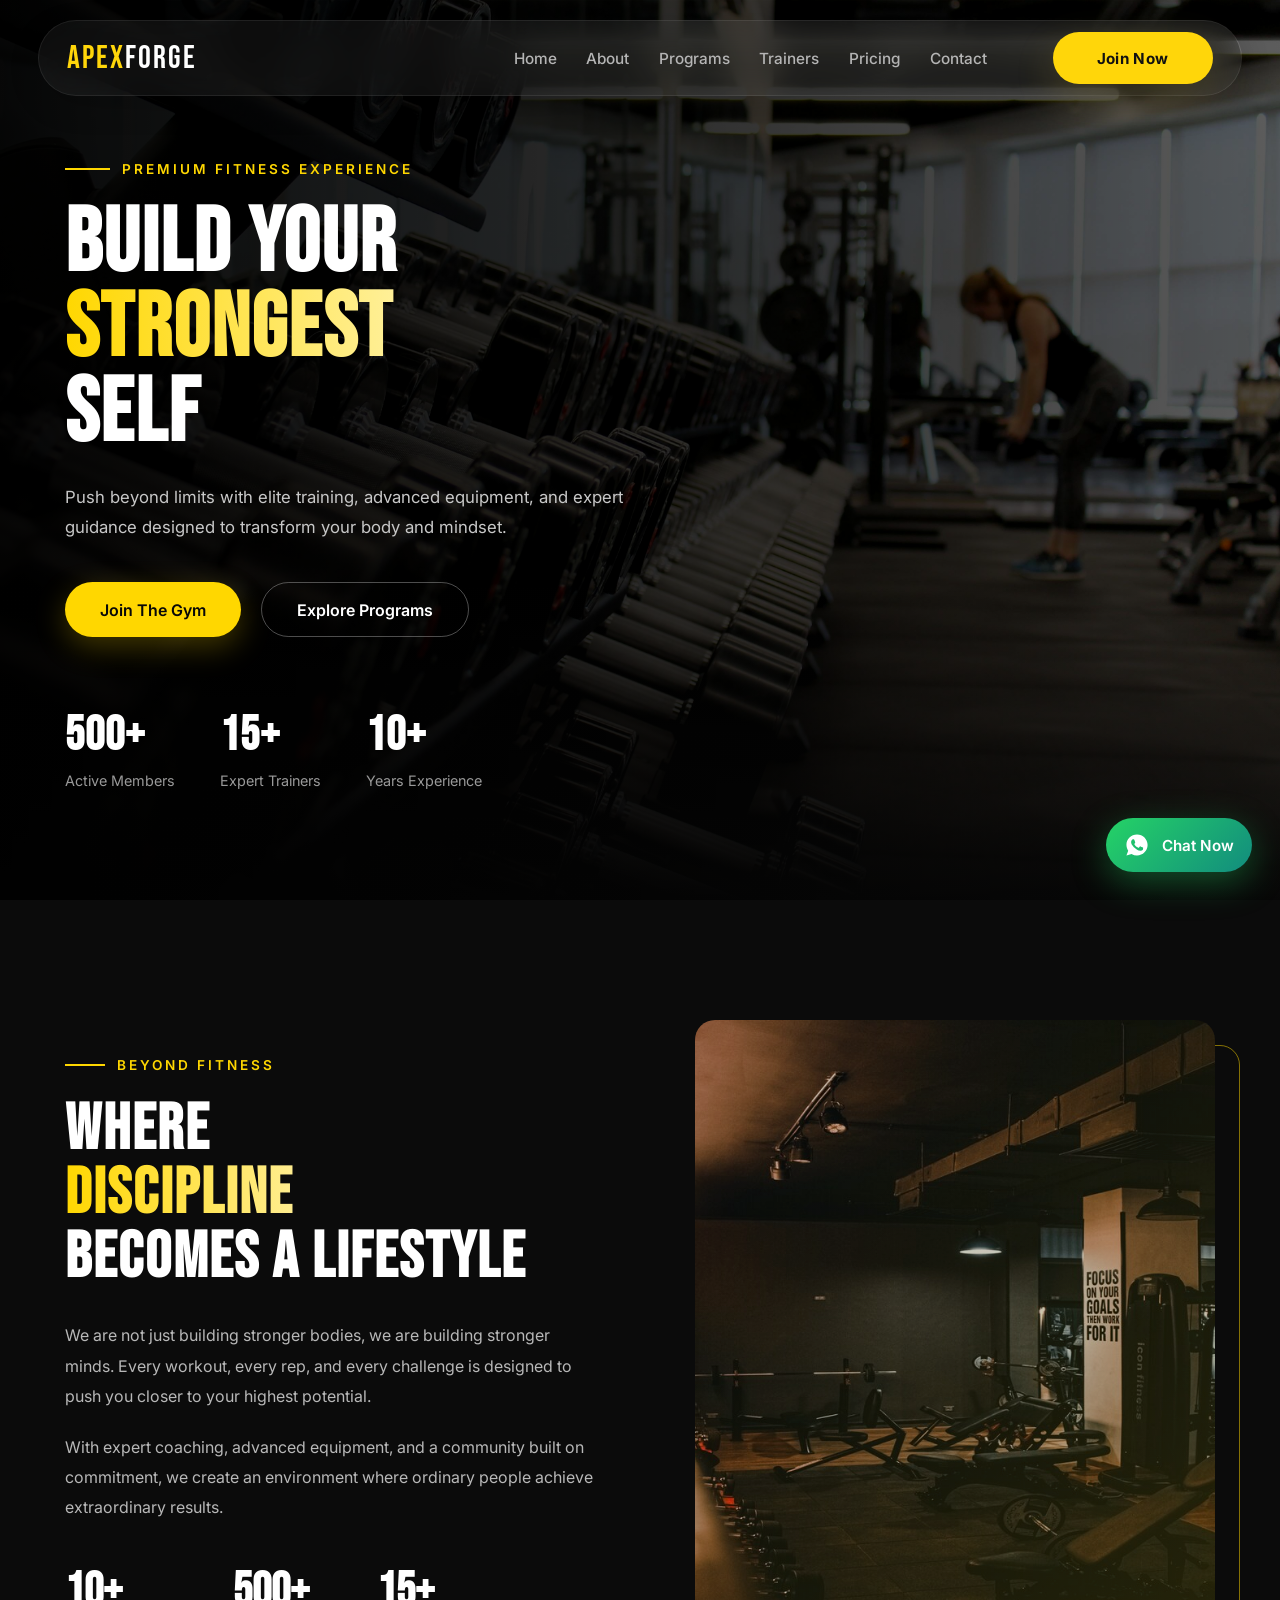
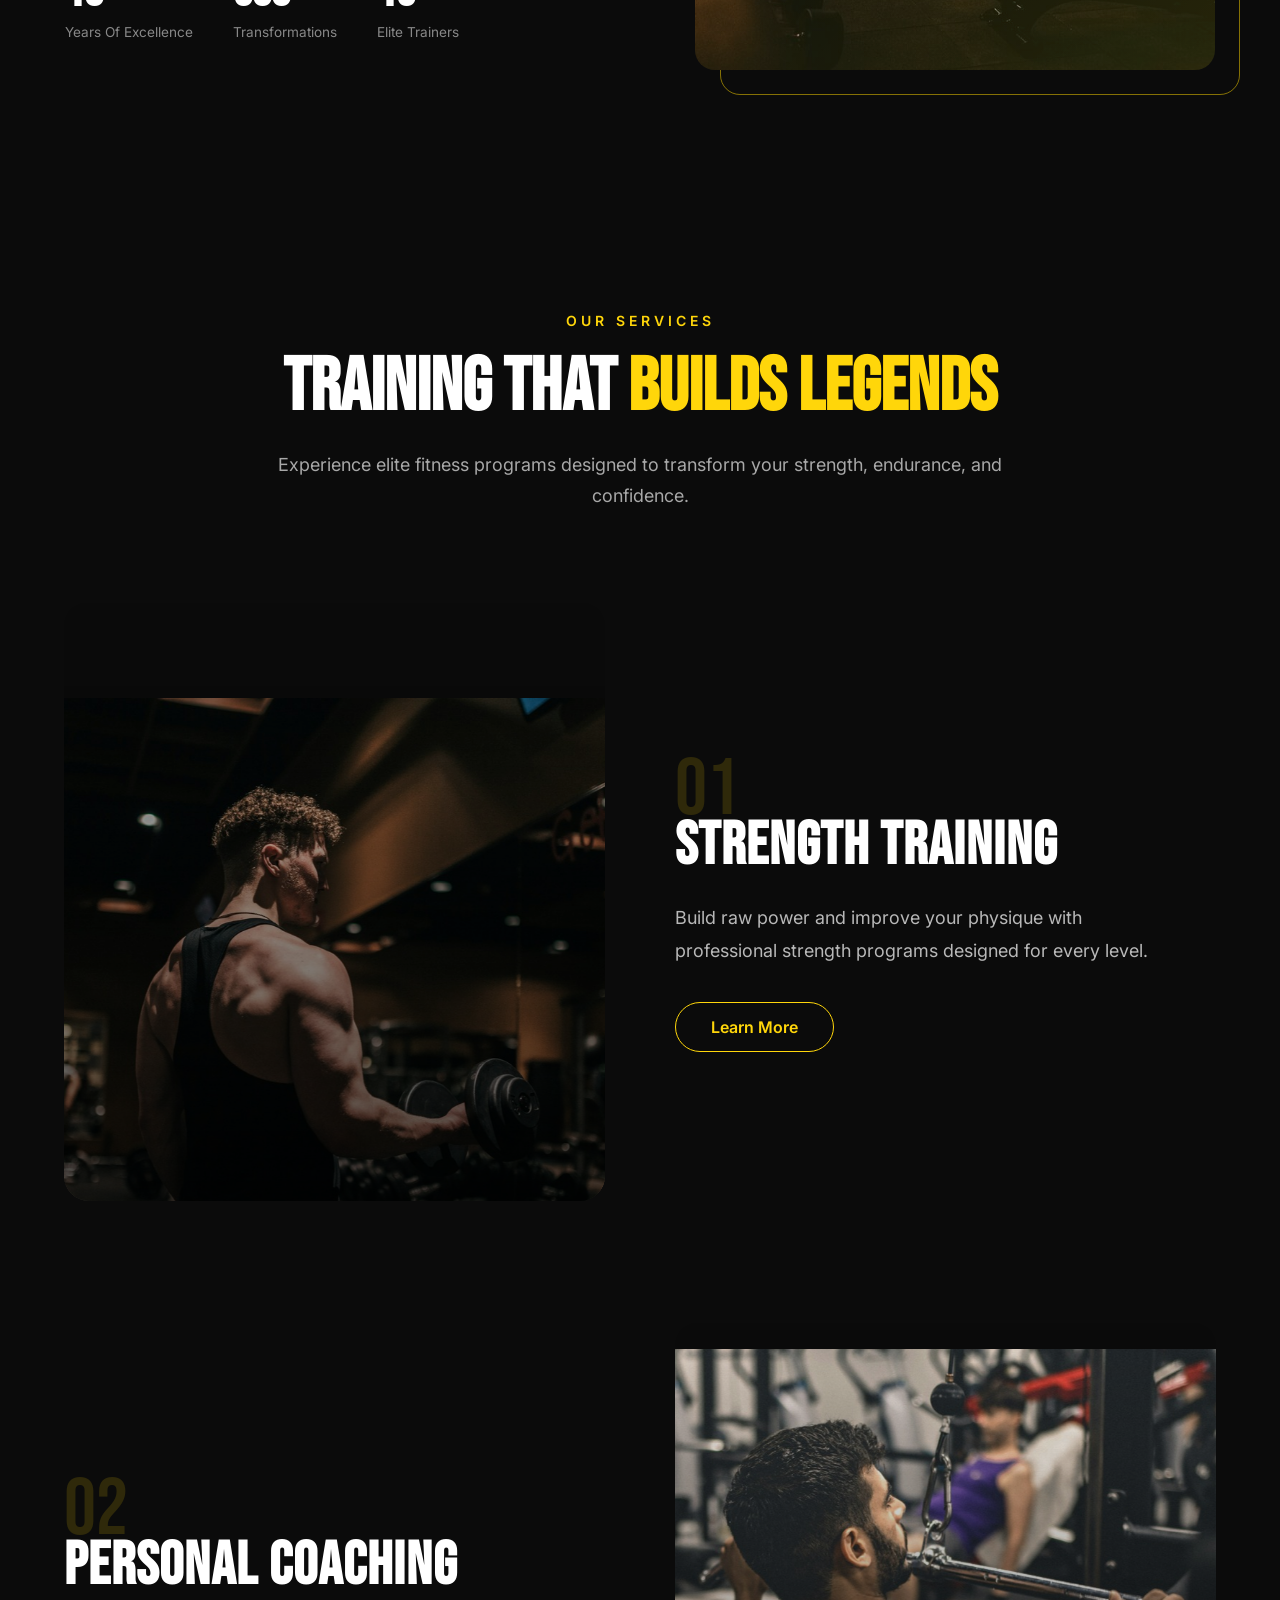
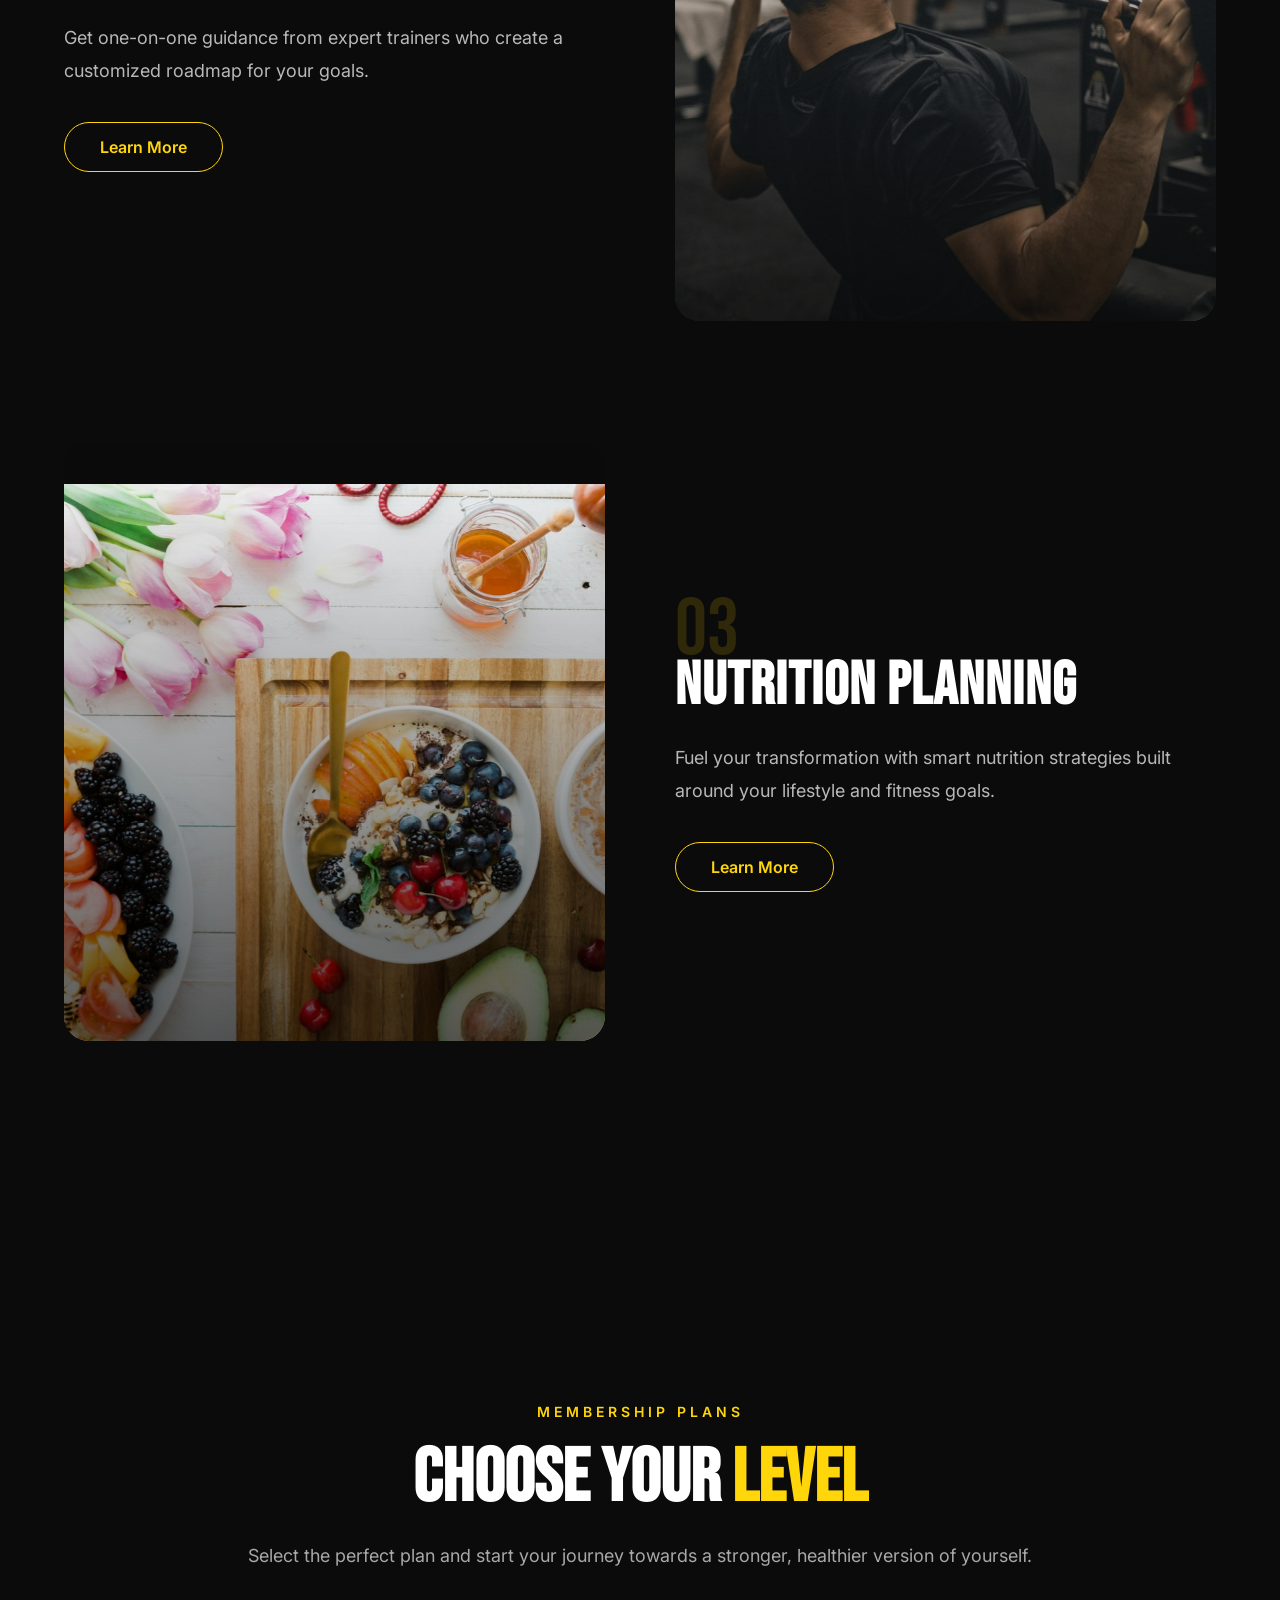
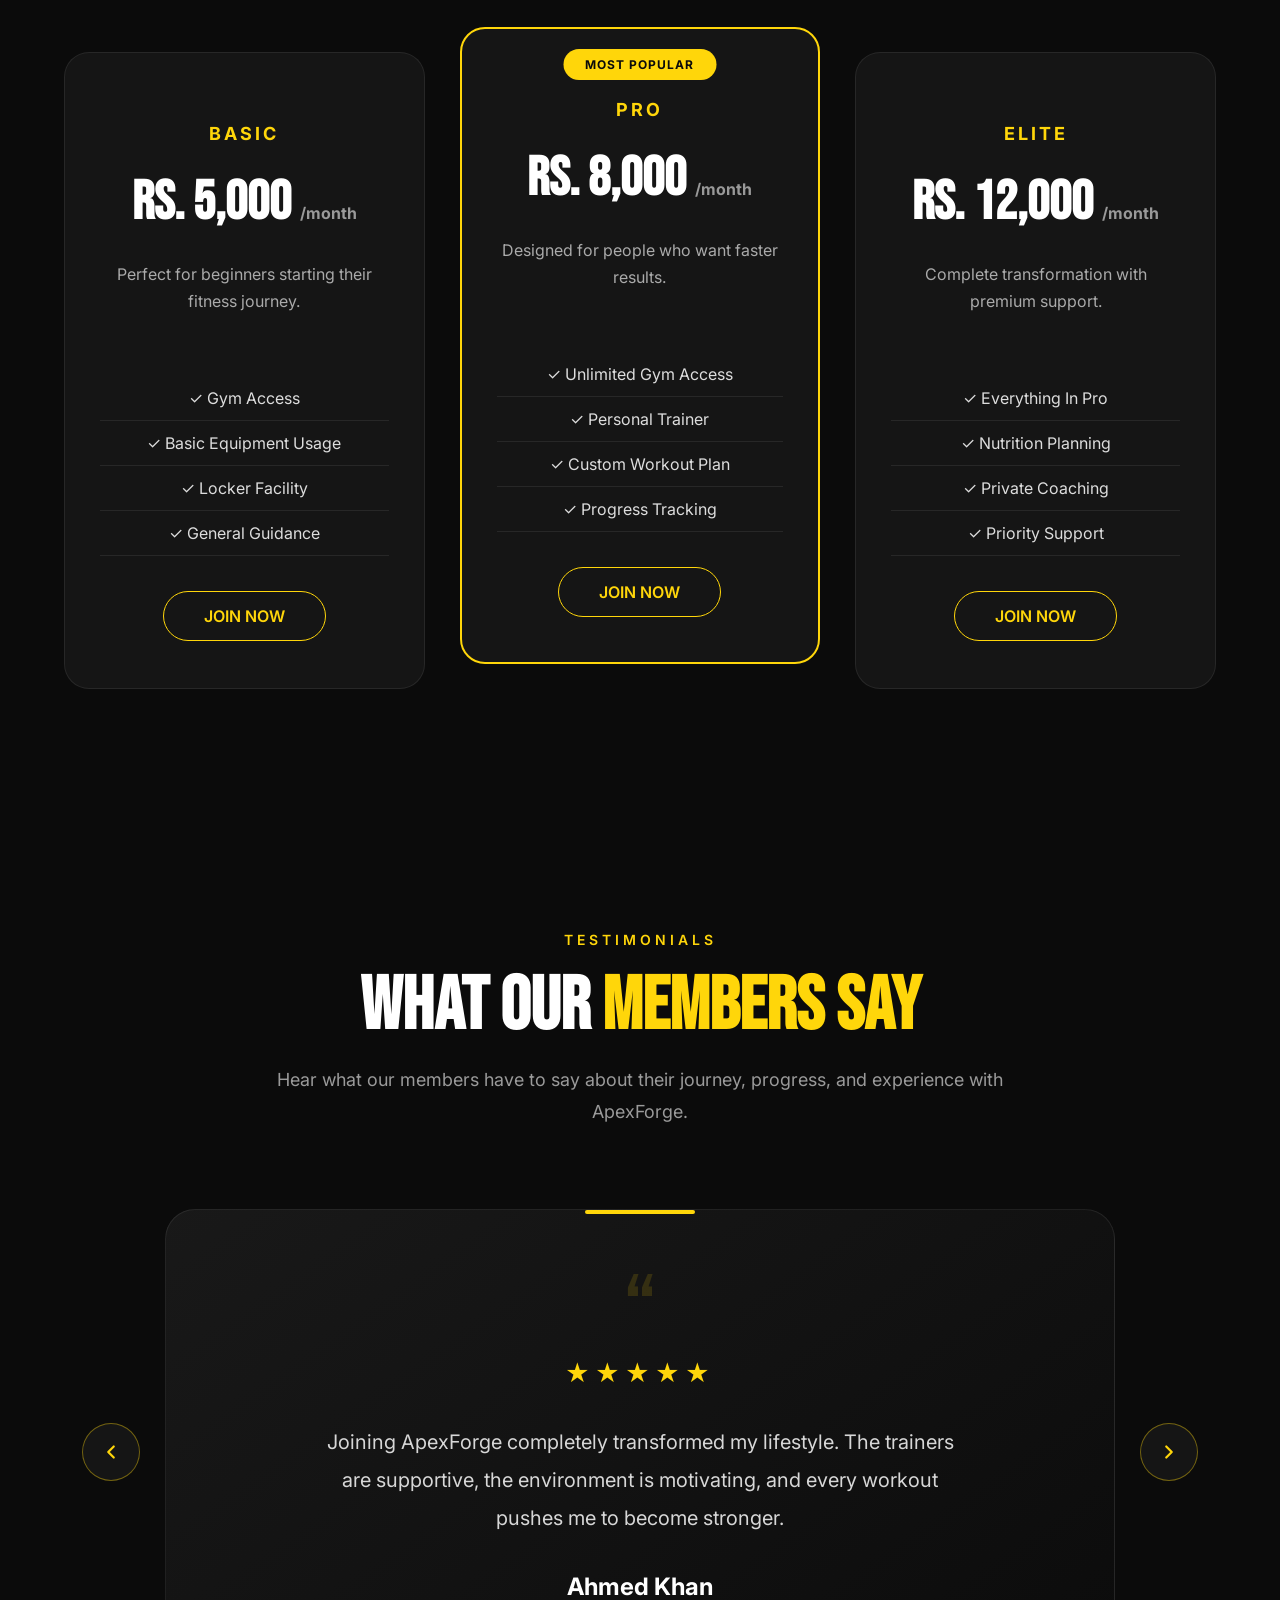
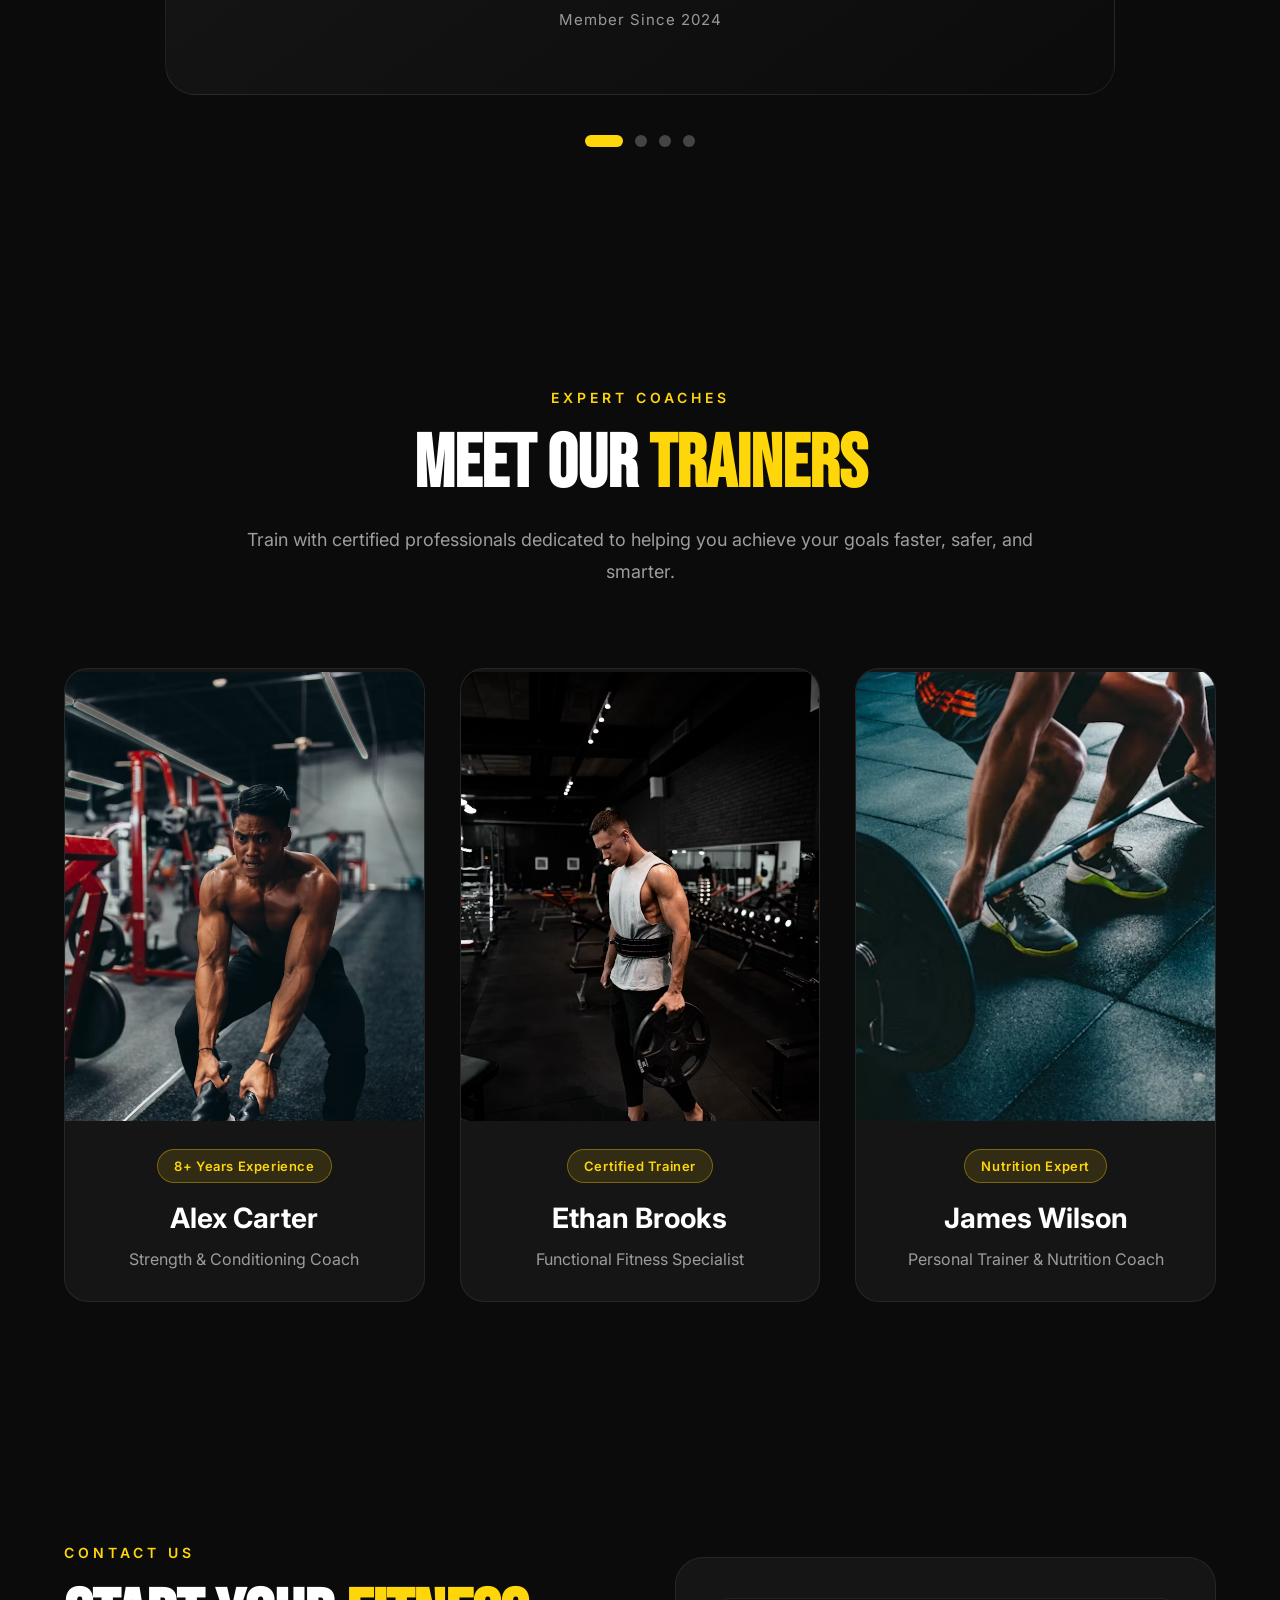
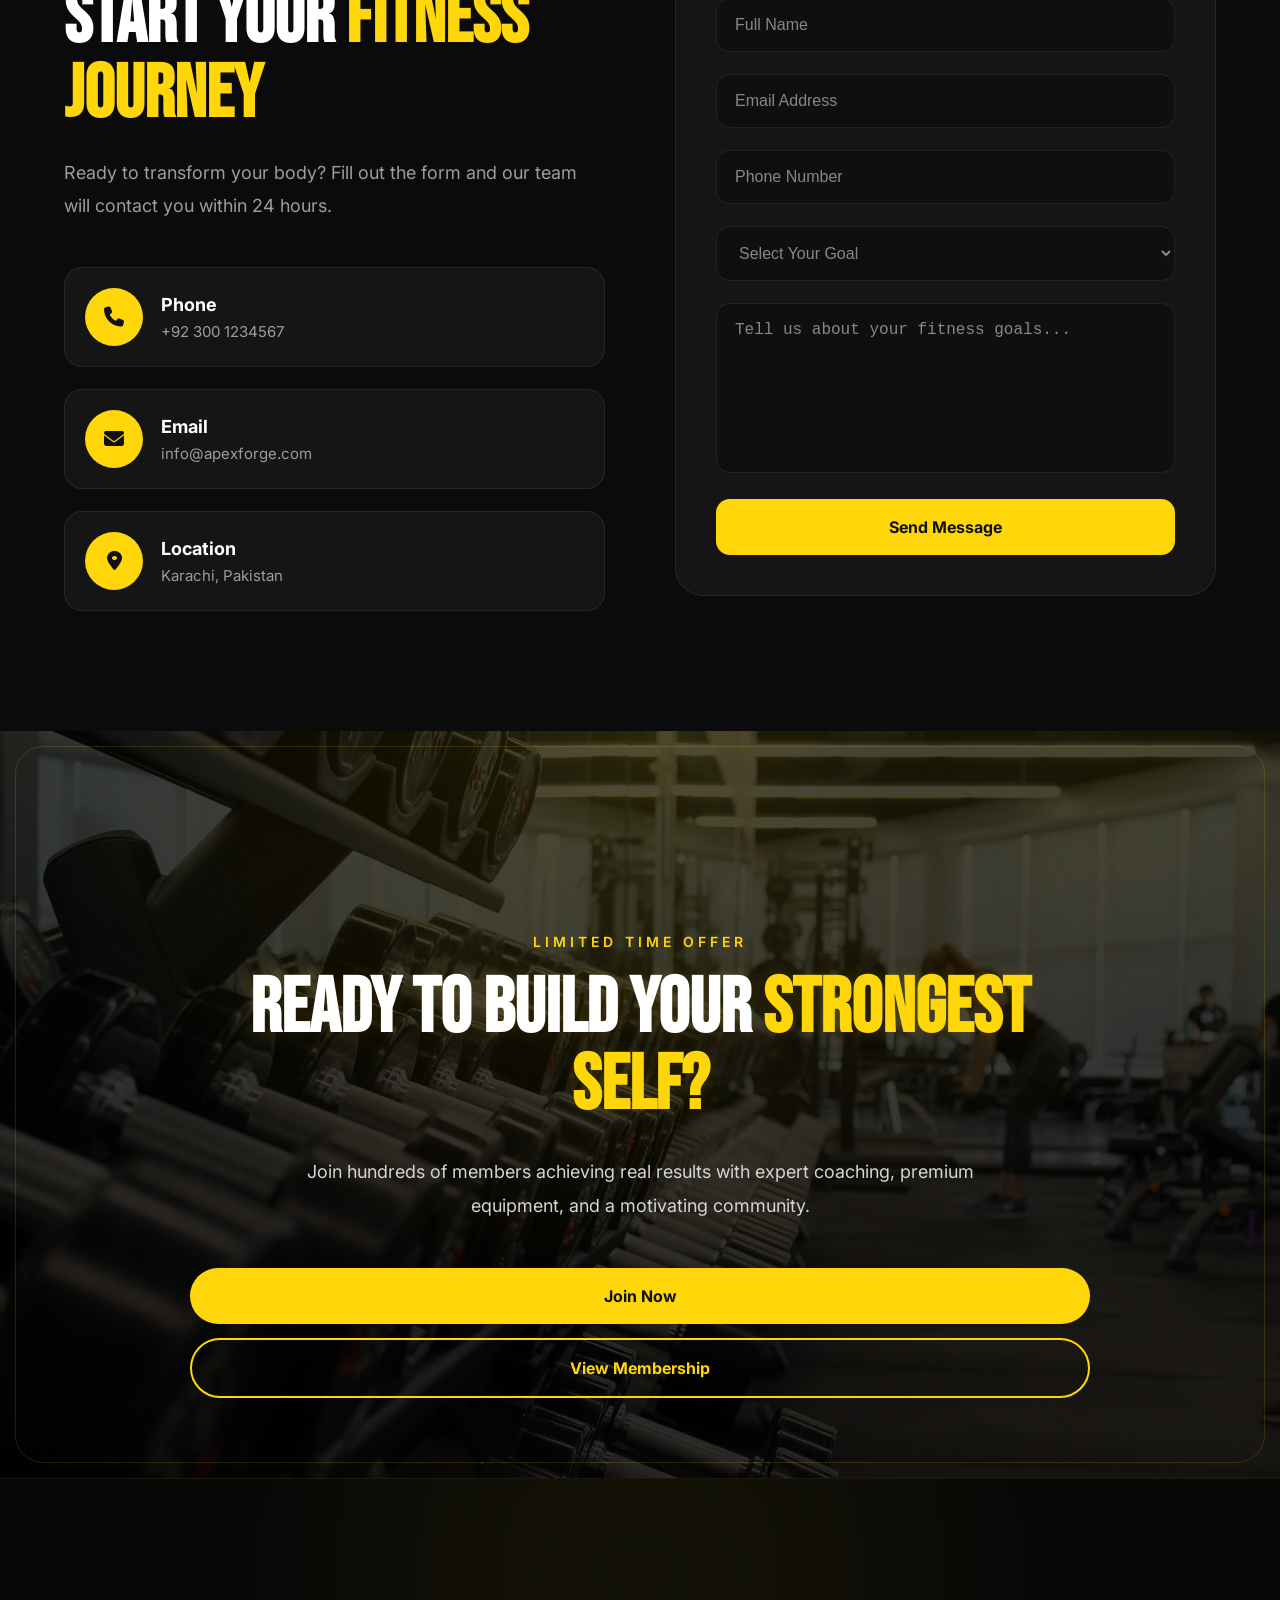
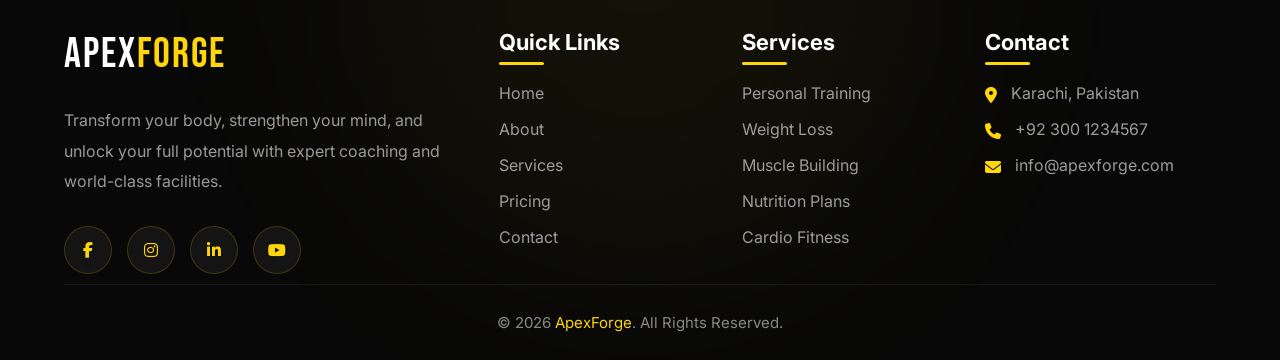
==== index.html @ cf3f7a72 "Rename umer.html to index.html" ====
<!DOCTYPE html>
<html lang="en">

<head>

    <!-- ==========================================
                    META
    =========================================== -->

    <meta charset="UTF-8">
    <meta name="viewport" content="width=device-width, initial-scale=1.0">

    <title>APEX FORGE | Premium Fitness & Personal Training</title>

    <meta name="description"
        content="Transform your body with expert trainers, premium equipment and personalized fitness programs at GYM24.">

    <meta name="keywords" content="Gym, Fitness, Personal Training, Workout, Bodybuilding, Karachi Gym">

    <meta name="author" content="GYM24">

    <meta name="theme-color" content="#0B0B0B">

    <!-- Open Graph -->

    <meta property="og:title" content="GYM24">
    <meta property="og:description" content="Premium Gym & Fitness Experience.">
    <meta property="og:type" content="website">
    <meta property="og:image" content="assets/images/og-image.jpg">

    <!-- Favicon -->

    <link rel="icon" href="assets/favicon.ico">

    <!-- Google Fonts -->

    <link rel="preconnect" href="https://fonts.googleapis.com">

    <link rel="preconnect" href="https://fonts.gstatic.com" crossorigin>

    <link
        href="https://fonts.googleapis.com/css2?family=Bebas+Neue&family=Inter:wght@300;400;500;600;700;800&display=swap"
        rel="stylesheet">

    <!-- CSS -->

    <link rel="stylesheet" href="umer.css">

    <link rel="stylesheet" href="umer-responsive.css">

    <!-- Font Awesome connect -->
     <link rel="stylesheet"
href="https://cdnjs.cloudflare.com/ajax/libs/font-awesome/6.7.2/css/all.min.css">

</head>

<body>

    <!-- ==========================================
                    HEADER
    =========================================== -->

    <header class="header">

        <nav class="navbar">

            <div class="nav-container">

                <!-- Logo -->

                <a href="#home" class="logo" aria-label="GYM24 Home">

                    <span>APEX</span>FORGE

                </a>

                <!-- Desktop Navigation -->

                <ul class="nav-menu">

                    <li>
                        <a href="#home" class="nav-link active">Home</a>
                    </li>

                    <li>
                        <a href="#about" class="nav-link">About</a>
                    </li>

                    <li>
                        <a href="#programs" class="nav-link">Programs</a>
                    </li>

                    <li>
                        <a href="#trainers" class="nav-link">Trainers</a>
                    </li>

                    <li>
                        <a href="#pricing" class="nav-link">Pricing</a>
                    </li>

                    <li>
                        <a href="#contact" class="nav-link">Contact</a>
                    </li>

                </ul>

                <!-- Desktop CTA -->

                <a href="#contact" class="nav-btn">

                    Join Now

                </a>

                <!-- Mobile Toggle -->

                <button class="menu-toggle" aria-label="Toggle Navigation" aria-expanded="false"
                    aria-controls="mobile-menu">

                    <svg viewBox="0 0 24 24" width="26" height="26" aria-hidden="true">

                        <path class="line line1" d="M4 7H20" stroke="currentColor" stroke-width="2"
                            stroke-linecap="round" />

                        <path class="line line2" d="M4 12H20" stroke="currentColor" stroke-width="2"
                            stroke-linecap="round" />

                        <path class="line line3" d="M4 17H20" stroke="currentColor" stroke-width="2"
                            stroke-linecap="round" />

                    </svg>

                </button>

            </div>

        </nav>

    </header>

    <!-- ==========================================
                MOBILE NAVIGATION
    =========================================== -->

    <aside class="mobile-menu" id="mobile-menu">
        <button class="menu-close" aria-label="Close Menu">

            <svg viewBox="0 0 24 24" width="24" height="24" fill="none">

                <path d="M6 6L18 18" stroke="currentColor" stroke-width="2.2" stroke-linecap="round" />

                <path d="M18 6L6 18" stroke="currentColor" stroke-width="2.2" stroke-linecap="round" />

            </svg>

        </button>
        <nav class="mobile-nav">

            <ul class="mobile-menu-list">

                <li><a href="#home">Home</a></li>

                <li><a href="#about">About</a></li>

                <li><a href="#programs">Programs</a></li>

                <li><a href="#trainers">Trainers</a></li>

                <li><a href="#pricing">Pricing</a></li>

                <li><a href="#contact">Contact</a></li>

            </ul>

            <a href="#contact" class="mobile-btn">

                Join Now

            </a>

        </nav>

    </aside>

    <!-- Overlay -->

    <div class="menu-overlay"></div>

    <!-- ==========================================
                MAIN
    =========================================== -->

    <main>

        <!-- Hero Starts Here -->

        <section class="hero">

            <div class="hero-bg">
                <img src="assets/images/hero-image.jpg" alt="Premium Gym Training">
            </div>

            <div class="hero-overlay"></div>


            <div class="hero-container">

                <div class="hero-content">


                    <div class="hero-tag">
                        <span></span>
                        PREMIUM FITNESS EXPERIENCE
                    </div>


                    <h1>
                        BUILD YOUR
                        <span>STRONGEST</span>
                        SELF
                    </h1>


                    <p>
                        Push beyond limits with elite training,
                        advanced equipment, and expert guidance
                        designed to transform your body and mindset.
                    </p>


                    <div class="hero-actions">

                        <a href="#" class="hero-primary">
                            Join The Gym
                        </a>


                        <a href="#" class="hero-secondary">
                            Explore Programs
                        </a>

                    </div>



                    <div class="hero-metrics">


                        <div class="metric">
                            <strong>500+</strong>
                            <small>Active Members</small>
                        </div>


                        <div class="metric">
                            <strong>15+</strong>
                            <small>Expert Trainers</small>
                        </div>


                        <div class="metric">
                            <strong>10+</strong>
                            <small>Years Experience</small>
                        </div>


                    </div>


                </div>


            </div>


        </section>
        <!-- =========================
     ABOUT SECTION
========================= -->

        <section class="about" id="about">


            <div class="about-container">


                <div class="about-content">


                    <span class="about-tag">
                        BEYOND FITNESS
                    </span>



                    <h2>
                        WHERE
                        <span>DISCIPLINE</span>
                        BECOMES A LIFESTYLE
                    </h2>



                    <p>
                        We are not just building stronger bodies,
                        we are building stronger minds. Every workout,
                        every rep, and every challenge is designed to
                        push you closer to your highest potential.
                    </p>



                    <p>
                        With expert coaching, advanced equipment,
                        and a community built on commitment, we create
                        an environment where ordinary people achieve
                        extraordinary results.
                    </p>



                    <div class="about-highlights">


                        <div class="highlight">

                            <h3>10+</h3>

                            <span>
                                Years Of Excellence
                            </span>

                        </div>



                        <div class="highlight">

                            <h3>500+</h3>

                            <span>
                                Transformations
                            </span>

                        </div>



                        <div class="highlight">

                            <h3>15+</h3>

                            <span>
                                Elite Trainers
                            </span>

                        </div>


                    </div>



                </div>





                <div class="about-image">


                    <div class="image-frame"></div>


                    <img src="assets/images/about-us-image.jpg" alt="Premium Gym Interior">


                </div>



            </div>


        </section>
        <!-- ================= SERVICES SECTION ================= -->

        <section class="services" id="services">

            <div class="services-header">
                <span class="section-tag">OUR SERVICES</span>
                <h2>
                    TRAINING THAT
                    <span>BUILDS LEGENDS</span>
                </h2>
                <p>
                    Experience elite fitness programs designed to transform
                    your strength, endurance, and confidence.
                </p>
            </div>


            <!-- Service 1 -->
            <div class="service-item">

                <div class="service-image">
                    <img src="assets/images/strength-training.jpg" alt="Strength Training">
                </div>

                <div class="service-content">

                    <span class="service-number">01</span>

                    <h3>
                        Strength Training
                    </h3>

                    <p>
                        Build raw power and improve your physique with
                        professional strength programs designed for every level.
                    </p>

                    <a href="#" class="service-btn">
                        Learn More
                    </a>

                </div>

            </div>



            <!-- Service 2 -->
            <div class="service-item reverse">

                <div class="service-image">
                    <img src="assets/images/personal-training.jpg" alt="Personal Training">
                </div>

                <div class="service-content">

                    <span class="service-number">02</span>

                    <h3>
                        Personal Coaching
                    </h3>

                    <p>
                        Get one-on-one guidance from expert trainers who
                        create a customized roadmap for your goals.
                    </p>

                    <a href="#" class="service-btn">
                        Learn More
                    </a>

                </div>

            </div>




            <!-- Service 3 -->
            <div class="service-item">

                <div class="service-image">

                    <img src="assets/images/nutritional-training-image.jpg" alt="Nutrition Planning">

                </div>


                <div class="service-content">

                    <span class="service-number">03</span>

                    <h3>
                        Nutrition Planning
                    </h3>

                    <p>
                        Fuel your transformation with smart nutrition strategies
                        built around your lifestyle and fitness goals.
                    </p>

                    <a href="#" class="service-btn">
                        Learn More
                    </a>

                </div>

            </div>



        </section>
        <!-- ================= MEMBERSHIP SECTION ================= -->

        <section class="membership" id="membership">


            <div class="membership-header">

                <span class="section-tag">
                    MEMBERSHIP PLANS
                </span>

                <h2>
                    CHOOSE YOUR
                    <span>LEVEL</span>
                </h2>

                <p>
                    Select the perfect plan and start your journey
                    towards a stronger, healthier version of yourself.
                </p>

            </div>




            <div class="pricing-container">



                <!-- BASIC PLAN -->

                <div class="pricing-card">


                    <div class="plan-name">
                        BASIC
                    </div>


                    <h3>
                        Rs. 5,000
                        <span>/month</span>
                    </h3>


                    <p class="plan-desc">
                        Perfect for beginners starting their fitness journey.
                    </p>


                    <ul>

                        <li>✓ Gym Access</li>
                        <li>✓ Basic Equipment Usage</li>
                        <li>✓ Locker Facility</li>
                        <li>✓ General Guidance</li>

                    </ul>


                    <a href="#" class="pricing-btn">
                        JOIN NOW
                    </a>


                </div>





                <!-- PRO PLAN -->

                <div class="pricing-card featured">


                    <div class="popular-tag">
                        MOST POPULAR
                    </div>


                    <div class="plan-name">
                        PRO
                    </div>


                    <h3>
                        Rs. 8,000
                        <span>/month</span>
                    </h3>


                    <p class="plan-desc">
                        Designed for people who want faster results.
                    </p>


                    <ul>

                        <li>✓ Unlimited Gym Access</li>
                        <li>✓ Personal Trainer</li>
                        <li>✓ Custom Workout Plan</li>
                        <li>✓ Progress Tracking</li>

                    </ul>


                    <a href="#" class="pricing-btn">
                        JOIN NOW
                    </a>


                </div>






                <!-- ELITE PLAN -->

                <div class="pricing-card">


                    <div class="plan-name">
                        ELITE
                    </div>


                    <h3>
                        Rs. 12,000
                        <span>/month</span>
                    </h3>


                    <p class="plan-desc">
                        Complete transformation with premium support.
                    </p>


                    <ul>

                        <li>✓ Everything In Pro</li>
                        <li>✓ Nutrition Planning</li>
                        <li>✓ Private Coaching</li>
                        <li>✓ Priority Support</li>

                    </ul>


                    <a href="#" class="pricing-btn">
                        JOIN NOW
                    </a>


                </div>



            </div>


        </section>
<!-- ================= TESTIMONIALS V2 ================= -->

<section class="testimonials" id="testimonials">

    <div class="testimonials-header">

        <span class="section-tag">
            TESTIMONIALS
        </span>

        <h2>
            WHAT OUR
            <span>MEMBERS SAY</span>
        </h2>

        <p>
            Hear what our members have to say about their journey,
            progress, and experience with ApexForge.
        </p>

    </div>


    <div class="testimonial-carousel">


        <!-- Previous Button -->

        <button class="carousel-btn prev-btn" aria-label="Previous Testimonial">

            <svg width="22" height="22" viewBox="0 0 24 24">

                <path
                    d="M15 18L9 12L15 6"
                    fill="none"
                    stroke="currentColor"
                    stroke-width="2.4"
                    stroke-linecap="round"
                    stroke-linejoin="round"
                />

            </svg>

        </button>



        <!-- Cards -->


        <div class="carousel-track-container">

            <div class="carousel-track">



                <!-- CARD 1 -->

                <article class="testimonial-card active">

                    <div class="quote-icon">

                        “

                    </div>

                    <div class="rating">

                        ★★★★★

                    </div>

                    <p>

                        Joining ApexForge completely transformed my
                        lifestyle. The trainers are supportive,
                        the environment is motivating, and every
                        workout pushes me to become stronger.

                    </p>

                    <div class="client-info">

                        <h3>

                            Ahmed Khan

                        </h3>

                        <span>

                            Member Since 2024

                        </span>

                    </div>

                </article>





                <!-- CARD 2 -->

                <article class="testimonial-card">

                    <div class="quote-icon">

                        “

                    </div>

                    <div class="rating">

                        ★★★★★

                    </div>

                    <p>

                        I've trained in several gyms before,
                        but ApexForge stands out because of
                        its premium equipment and experienced
                        coaching staff.

                    </p>

                    <div class="client-info">

                        <h3>

                            Hassan Ali

                        </h3>

                        <span>

                            Fitness Enthusiast

                        </span>

                    </div>

                </article>






                <!-- CARD 3 -->

                <article class="testimonial-card">

                    <div class="quote-icon">

                        “

                    </div>

                    <div class="rating">

                        ★★★★★

                    </div>

                    <p>

                        The personal coaching helped me lose
                        weight while building muscle. I feel
                        healthier, stronger and far more
                        confident than ever before.

                    </p>

                    <div class="client-info">

                        <h3>

                            Muhammad Usman

                        </h3>

                        <span>

                            Elite Member

                        </span>

                    </div>

                </article>





                <!-- CARD 4 -->

                <article class="testimonial-card">

                    <div class="quote-icon">

                        “

                    </div>

                    <div class="rating">

                        ★★★★★

                    </div>

                    <p>

                        From day one I felt welcomed.
                        Every trainer genuinely cares
                        about your progress and keeps
                        you motivated every session.

                    </p>

                    <div class="client-info">

                        <h3>

                            Zain Ahmed

                        </h3>

                        <span>

                            Athlete

                        </span>

                    </div>

                </article>



            </div>

        </div>



        <!-- Next Button -->

        <button class="carousel-btn next-btn" aria-label="Next Testimonial">

            <svg width="22" height="22" viewBox="0 0 24 24">

                <path
                    d="M9 18L15 12L9 6"
                    fill="none"
                    stroke="currentColor"
                    stroke-width="2.4"
                    stroke-linecap="round"
                    stroke-linejoin="round"
                />

            </svg>

        </button>

    </div>



    <!-- DOTS -->

    <div class="testimonial-dots">

        <button class="dot active"></button>

        <button class="dot"></button>

        <button class="dot"></button>

        <button class="dot"></button>

    </div>

</section>
<!-- ================= TRAINERS SECTION ================= -->

<section class="trainers" id="trainers">

    <div class="trainers-header">

        <span class="section-tag">
            EXPERT COACHES
        </span>

        <h2>
            MEET OUR
            <span>TRAINERS</span>
        </h2>

        <p>
            Train with certified professionals dedicated to helping you
            achieve your goals faster, safer, and smarter.
        </p>

    </div>



    <div class="trainers-grid">


        <!-- Trainer 1 -->

        <article class="trainer-card">

            <div class="trainer-image">

                <img
                src="assets/images/trainer-1.avif"
                alt="Strength Coach">

                <div class="trainer-overlay">

                    <div class="trainer-social">

                        <a href="#" aria-label="Instagram">

                            <i class="fa-brands fa-instagram"></i>

                        </a>

                        <a href="#" aria-label="Facebook">

                            <i class="fa-brands fa-facebook-f"></i>

                        </a>

                        <a href="#" aria-label="LinkedIn">

                            <i class="fa-brands fa-linkedin-in"></i>

                        </a>

                    </div>

                </div>

            </div>


            <div class="trainer-content">

                <span class="trainer-badge">
                    8+ Years Experience
                </span>

                <h3>
                    Alex Carter
                </h3>

                <p>
                    Strength & Conditioning Coach
                </p>

            </div>

        </article>





        <!-- Trainer 2 -->

        <article class="trainer-card">

            <div class="trainer-image">

                <img
                src="assets/images/trainer-2.avif"
                alt="Fitness Trainer">

                <div class="trainer-overlay">

                    <div class="trainer-social">

                        <a href="#">

                            <i class="fa-brands fa-instagram"></i>

                        </a>

                        <a href="#">

                            <i class="fa-brands fa-facebook-f"></i>

                        </a>

                        <a href="#">

                            <i class="fa-brands fa-linkedin-in"></i>

                        </a>

                    </div>

                </div>

            </div>


            <div class="trainer-content">

                <span class="trainer-badge">
                    Certified Trainer
                </span>

                <h3>
                    Ethan Brooks
                </h3>

                <p>
                    Functional Fitness Specialist
                </p>

            </div>

        </article>





        <!-- Trainer 3 -->

        <article class="trainer-card">

            <div class="trainer-image">

                <img
                src="assets/images/trainer-3.avif"
                alt="Personal Trainer">

                <div class="trainer-overlay">

                    <div class="trainer-social">

                        <a href="#">

                            <i class="fa-brands fa-instagram"></i>

                        </a>

                        <a href="#">

                            <i class="fa-brands fa-facebook-f"></i>

                        </a>

                        <a href="#">

                            <i class="fa-brands fa-linkedin-in"></i>

                        </a>

                    </div>

                </div>

            </div>


            <div class="trainer-content">

                <span class="trainer-badge">
                    Nutrition Expert
                </span>

                <h3>
                    James Wilson
                </h3>

                <p>
                    Personal Trainer & Nutrition Coach
                </p>

            </div>

        </article>


    </div>

</section>
<!-- ================= CONTACT ================= -->

<section class="contact" id="contact">

    <div class="contact-container">

        <!-- LEFT -->

        <div class="contact-content">

            <span class="section-tag">
                CONTACT US
            </span>

            <h2>
                START YOUR
                <span>FITNESS JOURNEY</span>
            </h2>

            <p>
                Ready to transform your body? Fill out the form and our team
                will contact you within 24 hours.
            </p>

            <div class="contact-info">

                <div class="contact-box">

                    <i class="fa-solid fa-phone"></i>

                    <div>

                        <h4>Phone</h4>

                        <span>+92 300 1234567</span>

                    </div>

                </div>



                <div class="contact-box">

                    <i class="fa-solid fa-envelope"></i>

                    <div>

                        <h4>Email</h4>

                        <span>info@apexforge.com</span>

                    </div>

                </div>



                <div class="contact-box">

                    <i class="fa-solid fa-location-dot"></i>

                    <div>

                        <h4>Location</h4>

                        <span>Karachi, Pakistan</span>

                    </div>

                </div>

            </div>

        </div>





        <!-- RIGHT -->

        <form id="contactForm" class="contact-form">

            <div class="input-group">

                <input
                type="text"
                id="name"
                name="user_name"
                placeholder="Full Name"
                required>

            </div>



            <div class="input-group">

                <input
                type="email"
                id="email"
                name="user_email"
                placeholder="Email Address"
                required>

            </div>



            <div class="input-group">

                <input
                type="tel"
                id="phone"
                name="user_phone"
                placeholder="Phone Number"
                required>

            </div>



            <div class="input-group">

                <select
                id="goal"
                name="fitness_goal"
                required>

                    <option value="">
                        Select Your Goal
                    </option>

                    <option>
                        Weight Loss
                    </option>

                    <option>
                        Muscle Gain
                    </option>

                    <option>
                        Strength Training
                    </option>

                    <option>
                        General Fitness
                    </option>

                </select>

            </div>



            <div class="input-group">

                <textarea
                id="message"
                name="message"
                rows="6"
                placeholder="Tell us about your fitness goals..."
                required></textarea>

            </div>



            <button
            type="submit"
            class="btn-primary contact-btn">

                Send Message

            </button>

        </form>

    </div>

</section>
<!-- ================= CTA ================= -->

<section class="cta" id="cta">

    <div class="cta-overlay"></div>

    <div class="cta-content">

        <span class="section-tag">

            LIMITED TIME OFFER

        </span>

        <h2>

            READY TO BUILD YOUR

            <span>STRONGEST SELF?</span>

        </h2>

        <p>

            Join hundreds of members achieving real results with expert
            coaching, premium equipment, and a motivating community.

        </p>

        <div class="cta-buttons">

            <a href="#contact" class="btn-primary">

                Join Now

            </a>

            <a href="#pricing" class="btn-secondary">

                View Membership

            </a>

        </div>

    </div>

</section>
<!-- ================= FOOTER ================= -->

<footer class="footer">

    <div class="footer-container">


        <!-- COLUMN 1 -->

        <div class="footer-column">

            <a href="#" class="footer-logo">

                Apex<span>Forge</span>

            </a>

            <p>

                Transform your body, strengthen your mind,
                and unlock your full potential with expert
                coaching and world-class facilities.

            </p>

            <div class="footer-social">

                <a href="#" aria-label="Facebook">

                    <i class="fa-brands fa-facebook-f"></i>

                </a>

                <a href="#" aria-label="Instagram">

                    <i class="fa-brands fa-instagram"></i>

                </a>

                <a href="#" aria-label="LinkedIn">

                    <i class="fa-brands fa-linkedin-in"></i>

                </a>

                <a href="#" aria-label="YouTube">

                    <i class="fa-brands fa-youtube"></i>

                </a>

            </div>

        </div>



        <!-- COLUMN 2 -->

        <div class="footer-column">

            <h3>

                Quick Links

            </h3>

            <ul>

                <li><a href="#hero">Home</a></li>

                <li><a href="#about">About</a></li>

                <li><a href="#services">Services</a></li>

                <li><a href="#pricing">Pricing</a></li>

                <li><a href="#contact">Contact</a></li>

            </ul>

        </div>



        <!-- COLUMN 3 -->

        <div class="footer-column">

            <h3>

                Services

            </h3>

            <ul>

                <li><a href="#">Personal Training</a></li>

                <li><a href="#">Weight Loss</a></li>

                <li><a href="#">Muscle Building</a></li>

                <li><a href="#">Nutrition Plans</a></li>

                <li><a href="#">Cardio Fitness</a></li>

            </ul>

        </div>



        <!-- COLUMN 4 -->

        <div class="footer-column">

            <h3>

                Contact

            </h3>

            <ul class="footer-contact">

                <li>

                    <i class="fa-solid fa-location-dot"></i>

                    Karachi, Pakistan

                </li>

                <li>

                    <i class="fa-solid fa-phone"></i>

                    +92 300 1234567

                </li>

                <li>

                    <i class="fa-solid fa-envelope"></i>

                    info@apexforge.com

                </li>

            </ul>

        </div>


    </div>



    <!-- Bottom -->

    <div class="footer-bottom">

        <p>

            © 2026 <span>ApexForge</span>. All Rights Reserved.

        </p>

    </div>

</footer>

    </main>
    <!-- ================= WHATSAPP FLOAT ================= -->

<a
  href="https://wa.me/923001234567?text=Hi%20ApexForge!%20I'm%20interested%20in%20your%20website."
  class="whatsapp-btn"
  target="_blank"
  aria-label="Chat on WhatsApp"
>

<svg xmlns="http://www.w3.org/2000/svg"
viewBox="0 0 32 32"
fill="currentColor">

<path d="M16.03 3C8.85 3 3 8.74 3 15.82c0 2.54.75 5.01 2.17 7.12L3 29l6.28-2.06a13.1 13.1 0 0 0 6.75 1.88c7.18 0 13.03-5.74 13.03-12.82C29.06 8.74 23.21 3 16.03 3zm7.56 18.28c-.31.86-1.79 1.64-2.47 1.74-.64.1-1.45.14-2.34-.14-.54-.17-1.24-.41-2.13-.79-3.74-1.61-6.18-5.37-6.37-5.63-.19-.26-1.52-2.02-1.52-3.86s.97-2.74 1.31-3.12c.34-.38.74-.48.99-.48h.71c.23 0 .54-.09.84.63.31.74 1.04 2.55 1.13 2.74.09.19.15.42.03.68-.12.26-.18.42-.36.65-.18.23-.38.51-.54.68-.18.18-.37.37-.16.73.21.36.94 1.54 2.01 2.49 1.38 1.23 2.55 1.61 2.91 1.79.36.18.57.15.78-.09.21-.23.9-1.05 1.14-1.41.24-.36.48-.3.81-.18.34.12 2.12.99 2.48 1.17.36.18.6.27.69.42.09.15.09.87-.22 1.73z"/>

</svg>

<span>Chat Now</span>

</a>

    <!-- JS -->

    <script src="umer.js"></script>

</body>

</html>
---- umer.css ----
/*==================================================
                GOOGLE FONTS
==================================================*/
@font-face {
    font-family: "Bebas Neue";
    src: url("assets/font/BebasNeue-Regular.ttf") format("truetype");
    font-weight: 400;
    font-style: normal;
    font-display:fallback;
}
@font-face {
    font-family: "Inter";
    src: url("assets/font/Inter-VariableFont_opsz\,wght.ttf") format("truetype");
    font-weight: 400;
    font-style: normal;
    font-display: fallback;
}

/*==================================================
                CSS VARIABLES
==================================================*/

:root{

    /* Colors */

    --bg:#0B0B0B;
    --surface:#121212;
    --surface-2:#1A1A1A;

    --primary:#ffd60a;
    --primary-light:#FFD700;

    --white:#FFFFFF;
    --text:#EAEAEA;
    --text-light:#B5B5B5;

    --border:rgba(255,255,255,.08);

    /* Layout */

    --container:min(92%,1280px);

    /* Radius */

    --radius-lg:999px;
    --radius-md:22px;
    --radius-sm:16px;

    /* Shadows */

    --shadow-sm:
    0 10px 30px rgba(0,0,0,.18);

    --shadow-md:
    0 18px 50px rgba(0,0,0,.28);

    --gold-shadow:
    0 15px 40px rgba(212,175,55,.18);

    /* Transition */

    --transition:.35s cubic-bezier(.22,.61,.36,1);

}

/*==================================================
                    RESET
==================================================*/

*,
*::before,
*::after{

    margin:0;
    padding:0;
    box-sizing:border-box;

}

html{

    scroll-behavior:smooth;
    scroll-padding-top:100px;

}

body{

    font-family:'Inter',sans-serif;

    background:var(--bg);

    color:var(--text);

    overflow-x:hidden;

    text-rendering:optimizeLegibility;

    -webkit-font-smoothing:antialiased;

}

body.no-scroll{

    overflow:hidden;

}

/*==================================================
                GLOBAL ELEMENTS
==================================================*/

img{

    display:block;

    max-width:100%;

}

a{

    color:inherit;

    text-decoration:none;

}

button{

    border:none;

    background:none;

    cursor:pointer;

    font:inherit;

}

ul{

    list-style:none;

}

section{

    position:relative;

}

.container{

    width:var(--container);

    margin-inline:auto;

}

/*==================================================
                HEADER
==================================================*/

.header{

    position:fixed;

    top:0;

    left:0;

    width:100%;

    z-index:1000;

    padding:20px 0;

    transition:var(--transition);

}

.header.scrolled{

    padding:14px 0;

}

/*==================================================
                NAVBAR
==================================================*/

.navbar{

    width:100%;

}

.nav-container{

    width:var(--container);

    margin-inline:auto;

    display:flex;

    align-items:center;

    justify-content:space-between;

    gap:32px;

    height:76px;

    padding:0 28px;

    border-radius:999px;

    background:rgba(255,255,255,.05);

    border:1px solid var(--border);

    backdrop-filter:blur(18px);

    -webkit-backdrop-filter:blur(18px);

    box-shadow:var(--shadow-sm);

    transition:var(--transition);

}

.header.scrolled .nav-container{

    background:rgba(10,10,10,.72);

    border-color:rgba(255,255,255,.10);

    box-shadow:
    var(--shadow-md),
    var(--gold-shadow);

}

/*==================================================
                    LOGO
==================================================*/

.logo{

    display:flex;

    align-items:center;

    flex-shrink:0;

    font-family:"Bebas Neue",sans-serif;

    font-size:2rem;

    letter-spacing:2px;

    color:var(--white);

    transition:var(--transition);

}

.logo span{

    color:var(--primary);

}

.logo:hover{

    transform:translateY(-2px);

}
/*==================================================
                DESKTOP NAVIGATION
==================================================*/

.nav-menu{

    display:flex;

    align-items:center;

    gap:clamp(24px,2vw,42px);

    margin-left:auto;

}

.nav-menu li{

    position:relative;

}

.nav-link{

    position:relative;

    display:inline-flex;

    align-items:center;

    justify-content:center;

    padding:10px 2px;

    font-size:.96rem;

    font-weight:500;

    color:var(--text-light);

    transition:var(--transition);

}

.nav-link:hover{

    color:var(--white);

}

.nav-link.active{

    color:var(--white);

}

/*==================================================
            PREMIUM UNDERLINE
==================================================*/

.nav-link::after{

    content:"";

    position:absolute;

    left:50%;

    bottom:-4px;

    width:0;

    height:2px;

    border-radius:999px;

    transform:translateX(-50%);

    background:linear-gradient(
        90deg,
        var(--primary),
        var(--primary-light)
    );

    transition:width .35s ease;

}

.nav-link:hover::after,
.nav-link.active::after{

    width:100%;

}

/*==================================================
                DESKTOP CTA
==================================================*/

.nav-btn{

    display:inline-flex;

    align-items:center;

    justify-content:center;

    flex-shrink:0;

    margin-left:32px;

    min-width:160px;

    height:52px;

    padding:0 28px;

    border-radius:999px;

    background:#ffd60a;
    color:#111;

    font-size:.95rem;

    font-weight:700;

    letter-spacing:.3px;

    box-shadow:var(--gold-shadow);

    transition:
        transform .35s ease,
        box-shadow .35s ease,
        filter .35s ease;

}

.nav-btn:hover{

    transform:translateY(-3px);

    filter:brightness(1.05);

    box-shadow:
        0 18px 42px rgba(212,175,55,.28);

}

.nav-btn:active{

    transform:translateY(-1px);

}

/*==================================================
            KEYBOARD ACCESSIBILITY
==================================================*/

.nav-link:focus-visible,
.nav-btn:focus-visible{

    outline:2px solid var(--primary);

    outline-offset:4px;

}

/*==================================================
            HAMBURGER (BASE)
==================================================*/

.menu-toggle{

    display:none;

    align-items:center;

    justify-content:center;

    width:52px;

    height:52px;

    flex-shrink:0;

    border-radius:50%;

    color:var(--white);

    transition:var(--transition);

    position: relative;

    z-index: 10001;

}

.menu-toggle svg{

    width:28px;

    height:28px;

}

.line{

    transform-origin:center;

    transition:
        transform .4s cubic-bezier(.22,.61,.36,1),
        opacity .25s ease;

}

/*==================================================
            MOBILE MENU (BASE)
==================================================*/

.mobile-menu{

    position:fixed;

    inset:0;

    visibility:hidden;

    opacity:0;

    pointer-events:none;

    z-index: 9998;

}

.menu-overlay{

    position:fixed;

    inset:0;

    background:rgba(0,0,0,.55);

    backdrop-filter:blur(6px);

    opacity:0;

    visibility:hidden;

      z-index:9997;

}
/*==================================================
            MOBILE MENU PANEL
==================================================*/

.mobile-menu{

    position:fixed;

    inset:0;

    display:flex;

    justify-content:flex-end;

    visibility:hidden;

    opacity:0;

    pointer-events:none;

    transition:
        opacity .35s ease,
        visibility .35s ease;

    z-index:9998;

}

.mobile-menu.active{

    visibility:visible;

    opacity:1;

    pointer-events:auto;

}

/*==================================================
                MENU PANEL
==================================================*/

.mobile-nav{

    position:relative;

    width:min(420px,100%);

    height:100%;

    background:#0D0D0D;

    border-left:1px solid rgba(255,255,255,.08);

    display:flex;

    flex-direction:column;

    justify-content:center;

    padding:110px 42px 48px;

    transform:translateX(100%);

    transition:transform .5s cubic-bezier(.22,.61,.36,1);

    overflow-y:auto;

    overflow-x:hidden;

}

.mobile-menu.active .mobile-nav{

    transform:translateX(0);

}

/*==================================================
            MOBILE LINKS
==================================================*/

.mobile-menu-list{

    display:flex;

    flex-direction:column;

    gap:8px;

}

.mobile-menu-list li{

    width:100%;

}

.mobile-menu-list a{

    display:flex;

    align-items:center;

    width:100%;

    min-height:58px;

    padding:0 20px;

    border-radius:16px;

    color:var(--text);

    font-size:1rem;

    font-weight:500;

    transition:
        background .3s ease,
        color .3s ease,
        transform .3s ease;

}

.mobile-menu-list a:hover{

    background:rgba(255,255,255,.06);

    color:var(--white);

    transform:translateX(8px);

}

.mobile-menu-list a.active{

    background:rgba(212,175,55,.12);

    color:var(--primary);

}

/*==================================================
            MOBILE CTA
==================================================*/

.mobile-btn{

    display:flex;

    justify-content:center;

    align-items:center;

    width:100%;

    min-height:58px;

    margin-top:42px;

    border-radius:18px;

    background:linear-gradient(
        135deg,
        var(--primary),
        var(--primary-light)
    );

    color:#111;

    font-weight:700;

    letter-spacing:.4px;

    box-shadow:
        0 16px 40px rgba(212,175,55,.22);

    transition:
        transform .3s ease,
        box-shadow .3s ease,
        filter .3s ease;

}

.mobile-btn:hover{

    transform:translateY(-3px);

    filter:brightness(1.05);

    box-shadow:
        0 24px 50px rgba(212,175,55,.32);

}

.mobile-btn:active{

    transform:scale(.98);

}

/*==================================================
            MENU OVERLAY
==================================================*/

.menu-overlay{

    position:fixed;

    inset:0;

    background:rgba(0,0,0,.55);

    backdrop-filter:blur(8px);

    -webkit-backdrop-filter:blur(8px);

    opacity:0;

    visibility:hidden;

    transition:
        opacity .35s ease,
        visibility .35s ease;

    z-index:9997;

}

.menu-overlay.active{

    opacity:1;

    visibility:visible;

}

/*==================================================
            HAMBURGER
==================================================*/

.menu-toggle{

    position:relative;

    display:none;

    align-items:center;

    justify-content:center;

    width:52px;

    height:52px;

    border-radius:50%;

    color:var(--white);

    z-index:10000;

}

.menu-toggle svg{

    overflow:visible;

    display: block;

}

.line{

    transform-box:fill-box;

    transform-origin:center;

    transition:
        transform .42s cubic-bezier(.22,.61,.36,1),
        opacity .25s ease;

}

.menu-toggle.active{

     position:fixed;

    top:22px;

    right:22px;

    z-index:10002;

    color:#fff;



}

.menu-toggle.active .line1{

   transform:translateY(4.8px) rotate(45deg);
}

.menu-toggle.active .line2{

    opacity:0;

}

.menu-toggle.active .line3{

       transform:translateY(-4.8px) rotate(-45deg);


}

/*==================================================
            SAFETY
==================================================*/

.mobile-nav,
.mobile-menu,
.mobile-menu-list{

    max-width:100%;

}

body{

    overflow-x:clip;

}

@supports not (overflow:clip){

    body{

        overflow-x:hidden;

    }

}
body.no-scroll{

    overflow:hidden;

    touch-action:none;

}
.menu-toggle{

    z-index:10001;

}

.menu-close{

    position:absolute;

    top:22px;

    right:22px;

    display:flex;

    align-items:center;

    justify-content:center;

    width:50px;

    height:50px;

    border-radius:50%;

    background:rgba(255,255,255,.06);

    border:1px solid rgba(255,255,255,.08);

    color:var(--white);

    backdrop-filter:blur(12px);

    transition:all .35s ease;

    z-index:10;

}

.menu-close:hover{

    background:rgba(212,175,55,.15);

    border-color:rgba(212,175,55,.35);

    color:var(--primary);

    transform:rotate(90deg);

}
/* =========================
   HERO SECTION
========================= */

.hero{
    position:relative;
    min-height:100vh;
    width:100%;
    display:flex;
    align-items:center;
    overflow:hidden;
    isolation:isolate;
}


/* Background Image */

.hero-bg{
    position:absolute;
    inset:0;
    width:100%;
    height:100%;
    z-index:0;
}


.hero-bg img{

    width:100%;
    height:100%;

    object-fit:cover;

    object-position:center;

    filter:
    brightness(.55)
    contrast(1.15)
    saturate(1.1);

    transform:scale(1.08);

    animation:
    heroZoom 14s ease-in-out infinite alternate;

}



/* Cinematic Overlay */

.hero-overlay{
    position:absolute;
    inset:0;
    z-index:1;

    background:
    linear-gradient(
        90deg,
        rgba(0,0,0,.95) 0%,
        rgba(0,0,0,.75) 40%,
        rgba(0,0,0,.35) 100%
    ),
    linear-gradient(
        0deg,
        #0B0B0B 0%,
        transparent 35%
    );
}



/* Container */

.hero-container{
    width:100%;
    max-width:1200px;
    margin:auto;
    padding:120px 25px 70px;
     position:relative;
    z-index:2;
}



/* Content */

.hero-content{
    max-width:720px;
}



/* Small Tag */

.hero-tag{
    display:flex;
    align-items:center;
    gap:12px;

    color:#FFD700;
    font-size:.85rem;
    letter-spacing:3px;
    font-weight:600;

    margin-bottom:25px;

    animation:fadeUp .8s ease forwards;
}


.hero-tag span{
    width:45px;
    height:2px;
    background:#FFD700;
}



/* Heading */

.hero-content h1{

    font-family:"Bebas Neue", sans-serif;

    font-size:clamp(3.5rem,7vw,6.5rem);

    line-height:.95;

    letter-spacing:2px;

    color:white;

    margin:0 0 25px;

    /* animation:fadeUp 1s ease forwards; */
}



.hero-content h1 span{

    display:block;

    background:
    linear-gradient(
        90deg,
        #FFD700,
        #fff2a6,
        #FFD700
    );

    -webkit-background-clip:text;
    background-clip:text;

    color:transparent;

}



/* Paragraph */

.hero-content p{

    max-width:580px;

    color:#c8c8c8;

    font-family:"Inter",sans-serif;

    font-size:1.05rem;

    line-height:1.8;

    margin-bottom:40px;

    animation:fadeUp 1.2s ease forwards;

}



/* Buttons */

.hero-actions{

    display:flex;
    align-items:center;
    gap:20px;

    flex-wrap:wrap;

    animation:fadeUp 1.4s ease forwards;
}



.hero-primary,
.hero-secondary{

    display:inline-flex;

    align-items:center;
    justify-content:center;

    height:55px;

    padding:0 35px;

    border-radius:50px;

    text-decoration:none;

    font-weight:600;

    transition:.4s ease;

}



.hero-primary{

    background:#FFD700;

    color:#080808;

    box-shadow:
    0 10px 30px rgba(255,215,0,.25);

}



.hero-primary:hover{

    transform:translateY(-5px);

    box-shadow:
    0 15px 40px rgba(255,215,0,.45);

}



.hero-secondary{

    border:1px solid rgba(255,255,255,.3);

    color:white;

    backdrop-filter:blur(10px);

}



.hero-secondary:hover{

    border-color:#FFD700;

    color:#FFD700;

    transform:translateY(-5px);

}



/* Stats */

.hero-metrics{

    display:flex;

    gap:45px;

    margin-top:70px;

    flex-wrap:wrap;

}



.metric{

    display:flex;

    flex-direction:column;

    gap:8px;

}



.metric strong{

    font-family:"Bebas Neue";

    font-size:3rem;

    letter-spacing:1px;

    color:white;

}



.metric small{

    color:#999;

    font-size:.9rem;

}



/* Animations */


@keyframes fadeUp{

    from{

        opacity:0;
        transform:translateY(35px);

    }

    to{

        opacity:1;
        transform:translateY(0);

    }

}



@keyframes heroZoom{

    from{
        transform:scale(1.05);
    }

    to{
        transform:scale(1.12);
    }

}


/* Global Overflow Protection */

html,
body{

    max-width:100%;
    overflow-x:hidden;

}
.hero-primary{

    position:relative;

    overflow:hidden;

}


.hero-primary::before{

    content:"";

    position:absolute;

    top:0;
    left:-120%;

    width:80%;
    height:100%;

    background:
    linear-gradient(
        120deg,
        transparent,
        rgba(255,255,255,.6),
        transparent
    );

    transition:.6s;

}



.hero-primary:hover::before{

    left:120%;

}
/* =========================
   ABOUT SECTION
========================= */

.about{

    width:100%;

    padding:120px 0;

    background:#0B0B0B;

    overflow:hidden;

}



.about-container{

    max-width:1200px;

    width:100%;

    margin:auto;

    padding:0 25px;

    display:grid;

    grid-template-columns:1fr 1fr;

    align-items:center;

    gap:80px;

}



/* =========================
   ABOUT CONTENT
========================= */


.about-content{

    max-width:600px;

}



.about-tag{

    display:inline-flex;

    align-items:center;

    gap:12px;

    color:#FFD700;

    font-size:.85rem;

    letter-spacing:3px;

    font-weight:600;

    margin-bottom:25px;

}


.about-tag::before{

    content:"";

    width:40px;

    height:2px;

    background:#FFD700;

}





.about-content h2{

    font-family:"Bebas Neue",sans-serif;

    font-size:clamp(3rem,5vw,5rem);

    line-height:1;

    letter-spacing:2px;

    color:white;

    margin-bottom:30px;

}



.about-content h2 span{

    display:block;

    background:

    linear-gradient(
        90deg,
        #FFD700,
        #fff1a8,
        #FFD700
    );

    background-clip:text;

    -webkit-background-clip:text;

    color:transparent;

}




.about-content p{

    color:#b8b8b8;

    font-family:"Inter",sans-serif;

    font-size:1rem;

    line-height:1.9;

    margin-bottom:20px;

}





/* =========================
   HIGHLIGHTS
========================= */


.about-highlights{

    display:flex;

    gap:40px;

    margin-top:45px;

    flex-wrap:wrap;

}



.highlight{

    display:flex;

    flex-direction:column;

    gap:8px;

}



.highlight h3{

    font-family:"Bebas Neue",sans-serif;

    font-size:3rem;

    color:white;

    line-height:1;

}



.highlight span{

    color:#888;

    font-size:.85rem;

}



/* =========================
   ABOUT IMAGE
========================= */


.about-image{

    position:relative;

    width:100%;

    max-width:520px;

    justify-self:end;

}



.about-image img{

    width:100%;

    height:650px;

    object-fit:cover;

    display:block;

    border-radius:20px;

    filter:

    brightness(.75)
    contrast(1.1);

    position:relative;

    z-index:2;

}





.image-frame{

    position:absolute;

    width:100%;

    height:100%;

    border:1px solid rgba(255,215,0,.5);

    border-radius:20px;

    top:25px;

    right:-25px;

    z-index:1;

}





.about-image::after{

    content:"";

    position:absolute;

    inset:0;

    background:

    linear-gradient(
        135deg,
        transparent,
        rgba(255,215,0,.15)
    );

    border-radius:20px;

    z-index:3;

    pointer-events:none;

}





/* =========================
   HOVER EFFECT
========================= */


.about-image img{

    transition:.6s ease;

}



.about-image:hover img{

    transform:scale(1.03);

}





/* =========================
   TABLET
========================= */


@media(max-width:992px){


    .about-container{

        grid-template-columns:1fr;

        gap:60px;

    }



    .about-content{

        max-width:700px;

    }



    .about-image{

        justify-self:center;

    }


}





/* =========================
   MOBILE
========================= */


@media(max-width:768px){


    .about{

        padding:80px 0;

    }



    .about-container{

        padding:0 20px;

    }



    .about-content h2{

        font-size:3.5rem;

    }



    .about-highlights{

        gap:30px;

    }



    .about-image img{

        height:450px;

    }



    .image-frame{

        top:15px;

        right:-15px;

    }


}





/* =========================
   SMALL DEVICES
========================= */


@media(max-width:400px){


    .about-content h2{

        font-size:2.8rem;

    }



    .about-content p{

        font-size:.95rem;

    }



    .about-highlights{

        flex-direction:column;

        gap:20px;

    }



    .about-image img{

        height:380px;

    }



    .image-frame{

        display:none;

    }


}
.about{
    position:relative;
    z-index:10;
    min-height:500px;
}
/* =========================
   ABOUT SCROLL ANIMATION
========================= */

.about-content,
.about-image{

    transition:
    opacity .8s ease,
    transform .8s cubic-bezier(.16,1,.3,1);

}


.about-content.reveal-ready{

    opacity:0;

    transform:translateY(50px);

}


.about-image.reveal-ready{

    opacity:0;

    transform:translateX(60px);

}



.about-content.reveal-show,
.about-image.reveal-show{

    opacity:1;

    transform:translate(0);

}
/* ================= SERVICES SECTION ================= */

.services {
    width: 100%;
    padding: 120px 5%;
    background: #0b0b0b;
    overflow: hidden;
}


/* HEADER */

.services-header {
    max-width: 800px;
    margin: 0 auto 90px;
    text-align: center;
}


.section-tag {
    color: #ffd60a;
    font-size: 14px;
    letter-spacing: 4px;
    font-weight: 600;
}


.services-header h2 {
    margin-top: 20px;
    font-family: "Bebas Neue", sans-serif;
    font-size: clamp(45px, 6vw, 75px);
    line-height: 1;
    color: white;
}


.services-header h2 span {
    color: #ffd60a;
}


.services-header p {
    margin-top: 25px;
    color: #a8a8a8;
    font-size: 18px;
    line-height: 1.7;
}




/* SERVICE ITEM */

.service-item {

    width: 100%;
    min-height: 600px;

    display: grid;
    grid-template-columns: 1fr 1fr;

    align-items: center;

    gap: 70px;

    margin-bottom: 120px;

}




/* IMAGE */

.service-image {

    width: 100%;
    height: 600px;

    overflow: hidden;

    border-radius: 25px;

    position: relative;

}


.service-image::after {

    content:"";

    position:absolute;

    inset:0;

    background:
    linear-gradient(
        180deg,
        transparent,
        rgba(0,0,0,.65)
    );

}



.service-image img {

    width:100%;
    height:100%;

    object-fit:cover;

    transition:.6s ease;

}



.service-item:hover .service-image img {

    transform:scale(1.08);

}




/* CONTENT */


.service-content {

    position:relative;

}



.service-number {

    display:block;

    font-size:80px;

    font-family:"Bebas Neue", sans-serif;

    color:rgba(255,214,10,.15);

    line-height:1;

    margin-bottom:-20px;

}



.service-content h3 {

    color:white;

    font-family:"Bebas Neue",sans-serif;

    font-size:60px;

    letter-spacing:1px;

    margin-bottom:20px;

}



.service-content p {

    color:#b8b8b8;

    font-size:18px;

    line-height:1.8;

    max-width:500px;

    margin-bottom:35px;

}



/* BUTTON */


.service-btn {

    display:inline-flex;

    align-items:center;

    justify-content:center;

    padding:14px 35px;

    border:1px solid #ffd60a;

    color:#ffd60a;

    text-decoration:none;

    border-radius:50px;

    font-weight:600;

    transition:.35s ease;

}



.service-btn:hover {

    background:#ffd60a;

    color:#0b0b0b;

    transform:translateY(-5px);

    box-shadow:
    0 10px 30px rgba(255,214,10,.25);

}




/* ALTERNATE LAYOUT */


.service-item.reverse .service-image {

    order:2;

}


.service-item.reverse .service-content {

    order:1;

}



/* ================= SERVICE REVEAL ANIMATION ================= */


.service-item {

    opacity:0;

    transform:translateY(80px);

    transition:
    opacity .8s ease,
    transform .8s ease;

}



.service-item.show {

    opacity:1;

    transform:translateY(0);

}




/* Image animation */


.service-image img {

    width:100%;
    height:100%;

    object-fit:cover;

    transition:transform .8s ease;

    will-change:transform;

}
.service-item:hover .service-image img {

    transform:
    scale(1.12);

}



.service-item.show .service-image img {

    transform:scale(1);

}





/* Content stagger */


.service-content {

    opacity:0;

    transform:translateX(40px);

    transition:
    opacity .8s ease .25s,
    transform .8s ease .25s;

}



.service-item.show .service-content {

    opacity:1;

    transform:translateX(0);

}



/* Reverse services */

.service-item.reverse .service-content {

    transform:translateX(-40px);

}


.service-item.reverse.show .service-content {

    transform:translateX(0);

}
/* ================= MEMBERSHIP SECTION ================= */


.membership {

    width:100%;

    padding:120px 5%;

    background:#0b0b0b;

    overflow:hidden;

}



/* HEADER */


.membership-header {

    max-width:800px;

    margin:0 auto 80px;

    text-align:center;

}



.membership-header h2 {

    margin-top:20px;

    font-family:"Bebas Neue", sans-serif;

    font-size:clamp(45px,6vw,75px);

    color:white;

    line-height:1;

}



.membership-header h2 span {

    color:#ffd60a;

}



.membership-header p {

    margin-top:25px;

    color:#a8a8a8;

    font-size:18px;

    line-height:1.7;

}





/* PRICING CONTAINER */


.pricing-container {

    display:grid;

    grid-template-columns:repeat(3,1fr);

    gap:35px;

    max-width:1200px;

    margin:auto;

}




/* CARD */


.pricing-card {

    position:relative;

    background:#151515;

    border:1px solid rgba(255,255,255,.08);

    border-radius:25px;

    padding:45px 35px;

    text-align:center;

    transition:.4s ease;

    overflow:hidden;

}



.pricing-card::before {

    content:"";

    position:absolute;

    top:0;

    left:0;

    width:100%;

    height:3px;

    background:#ffd60a;

    transform:scaleX(0);

    transition:.4s ease;

}



.pricing-card:hover::before {

    transform:scaleX(1);

}



.pricing-card:hover {

    transform:translateY(-12px);

    border-color:#ffd60a;

    box-shadow:
    0 20px 45px rgba(255,214,10,.12);

}





/* FEATURED CARD */


.pricing-card.featured {

    border:2px solid #ffd60a;

    transform:translateY(-25px);

}



.pricing-card.featured:hover {

    transform:translateY(-35px);

}




.popular-tag {

    position:absolute;

    top:20px;

    left:50%;

    transform:translateX(-50%);

    background:#ffd60a;

    color:#0b0b0b;

    padding:8px 22px;

    border-radius:50px;

    font-size:12px;

    font-weight:700;

    letter-spacing:1px;

}





/* PLAN TEXT */


.plan-name {

    margin-top:25px;

    color:#ffd60a;

    font-size:18px;

    letter-spacing:3px;

    font-weight:700;

}



.pricing-card h3 {

    color:white;

    font-family:"Bebas Neue",sans-serif;

    font-size:55px;

    margin:25px 0;

}



.pricing-card h3 span {

    font-family:"Inter",sans-serif;

    font-size:16px;

    color:#999;

}





.plan-desc {

    color:#aaa;

    line-height:1.7;

    min-height:80px;

}




/* FEATURES */


.pricing-card ul {

    list-style:none;

    padding:0;

    margin:35px 0;

}



.pricing-card ul li {

    color:#ddd;

    padding:12px 0;

    border-bottom:1px solid rgba(255,255,255,.08);

}





/* BUTTON */


.pricing-btn {

    display:inline-flex;

    justify-content:center;

    align-items:center;

    padding:14px 40px;

    border-radius:50px;

    border:1px solid #ffd60a;

    color:#ffd60a;

    text-decoration:none;

    font-weight:600;

    transition:.35s ease;

}



.pricing-btn:hover {

    background:#ffd60a;

    color:#0b0b0b;

    box-shadow:
    0 10px 30px rgba(255,214,10,.25);

    transform:translateY(-4px);

}
/* ================= PRICING REVEAL ================= */


.pricing-card {

    opacity:0;

    transform:translateY(70px);

    transition:
    opacity .7s ease,
    transform .7s ease;

}



.pricing-card.show {

    opacity:1;

    transform:translateY(0);

}


/* Featured card */

.pricing-card.featured.show {

    transform:translateY(-25px);

}
/* ================= TESTIMONIALS ================= */

.testimonials{

    padding:120px 5%;

    background:#0b0b0b;

    overflow:hidden;

}



/* ================= HEADER ================= */

.testimonials-header{

    max-width:800px;

    margin:0 auto 80px;

    text-align:center;

}



.testimonials-header h2{

    margin-top:20px;

    font-family:"Bebas Neue",sans-serif;

    font-size:clamp(50px,6vw,75px);

    color:#fff;

    line-height:1;

}



.testimonials-header h2 span{

    color:#ffd60a;

}



.testimonials-header p{

    margin-top:20px;

    color:#9a9a9a;

    line-height:1.8;

    font-size:18px;

}



/* ================= CAROUSEL ================= */

.testimonial-carousel{

    display:flex;

    align-items:center;

    justify-content:center;

    gap:25px;

}



.carousel-track-container{

    width:min(950px,100%);

    overflow:hidden;

}



.carousel-track{

    display:flex;

    transition:transform .7s cubic-bezier(.22,.61,.36,1);

}



/* ================= CARD ================= */

.testimonial-card{

    min-width:100%;

    padding:65px 55px;

    background:

    linear-gradient(

    145deg,

    rgba(26,26,26,.95),

    rgba(12,12,12,.95)

    );

    border:1px solid rgba(255,255,255,.08);

    border-radius:30px;

    text-align:center;

    position:relative;

    backdrop-filter:blur(18px);

    transition:

    transform .45s,

    border-color .45s,

    box-shadow .45s,

    opacity .45s;

}



/* Gold Line */

.testimonial-card::before{

    content:"";

    position:absolute;

    top:0;

    left:50%;

    transform:translateX(-50%);

    width:110px;

    height:4px;

    border-radius:20px;

    background:#ffd60a;

}



/* Hover */

.testimonial-card:hover{

    transform:translateY(-10px);

    border-color:#ffd60a;

    box-shadow:

    0 25px 60px rgba(255,214,10,.15);

}



/* ================= QUOTE ================= */

.quote-icon{

    font-size:95px;

    font-family:"Bebas Neue",sans-serif;

    color:rgba(255,214,10,.14);

    line-height:.8;

}



/* ================= STARS ================= */

.rating{

    margin-top:8px;

    color:#ffd60a;

    font-size:24px;

    letter-spacing:5px;

}



/* ================= TEXT ================= */

.testimonial-card p{

    max-width:650px;

    margin:35px auto;

    color:#d7d7d7;

    font-size:20px;

    line-height:1.9;

}



/* ================= CLIENT ================= */

.client-info h3{

    color:#fff;

    font-size:24px;

    margin-bottom:8px;

}



.client-info span{

    color:#999;

    font-size:15px;

    letter-spacing:1px;

}



/* ================= BUTTONS ================= */

.carousel-btn{

    width:58px;

    height:58px;

    border-radius:50%;

    border:1px solid rgba(255,214,10,.4);

    background:#151515;

    color:#ffd60a;

    cursor:pointer;

    display:flex;

    justify-content:center;

    align-items:center;

    transition:.35s;

}



.carousel-btn:hover{

    background:#ffd60a;

    color:#111;

    transform:translateY(-5px);

    box-shadow:

    0 18px 35px rgba(255,214,10,.25);

}



/* ================= DOTS ================= */

.testimonial-dots{

    display:flex;

    justify-content:center;

    gap:12px;

    margin-top:40px;

}



.dot{

    width:12px;

    height:12px;

    border:none;

    border-radius:50%;

    background:#444;

    cursor:pointer;

    transition:.35s;

}



.dot.active{

    width:38px;

    border-radius:30px;

    background:#ffd60a;

}



/* ================= INITIAL ANIMATION ================= */

.testimonial-card{

    opacity:0;

    transform:translateY(60px);

}



.testimonial-card.active{

    opacity:1;

    transform:translateY(0);

}
/* ================= TRAINERS ================= */

.trainers{

    width:100%;

    padding:120px 5%;

    background:#0b0b0b;

}



/* ================= HEADER ================= */

.trainers-header{

    max-width:800px;

    margin:0 auto 80px;

    text-align:center;

}



.trainers-header h2{

    margin-top:20px;

    font-family:"Bebas Neue",sans-serif;

    font-size:clamp(50px,6vw,75px);

    color:#fff;

    line-height:1;

}



.trainers-header h2 span{

    color:#ffd60a;

}



.trainers-header p{

    margin-top:22px;

    color:#9d9d9d;

    font-size:18px;

    line-height:1.8;

}



/* ================= GRID ================= */

.trainers-grid{

    display:grid;

     grid-template-columns:repeat(auto-fit,minmax(320px,1fr));

    gap:35px;

      align-items:stretch;

}



/* ================= CARD ================= */

.trainer-card{

    background:#151515;

    border:1px solid rgba(255,255,255,.08);

    border-radius:24px;

    overflow:hidden;

    transition:.45s ease;

    width: 100%;

    height: 100%;


}



.trainer-card:hover{

    transform:translateY(-12px);

    border-color:#ffd60a;

    box-shadow:

    0 25px 55px rgba(255,214,10,.15);

}



/* ================= IMAGE ================= */

.trainer-image{

    position:relative;

    overflow:hidden;
  
    width:100%;

    aspect-ratio:4/5;

    height:auto;


}



.trainer-image img{

    width:100%;

    height:100%;

    object-fit:cover;

    transition:transform .6s ease;

}



.trainer-card:hover .trainer-image img{

    transform:scale(1.12);

}



/* ================= OVERLAY ================= */

.trainer-overlay{

    position:absolute;

    inset:0;

    display:flex;

    align-items:flex-end;

    justify-content:center;

    padding-bottom:30px;

    background:

    linear-gradient(

        to top,

        rgba(0,0,0,.92),

        rgba(0,0,0,.15)

    );

    opacity:0;

    transition:.45s;

}



.trainer-card:hover .trainer-overlay{

    opacity:1;

}



/* ================= SOCIAL ================= */

.trainer-social{

    display:flex;

    gap:16px;

    transform:translateY(35px);

    transition:.45s;

}



.trainer-card:hover .trainer-social{

    transform:translateY(0);

}



.trainer-social a{

    width:48px;

    height:48px;

    display:flex;

    align-items:center;

    justify-content:center;

    border-radius:50%;

    background:#ffd60a;

    color:#111;

    text-decoration:none;

    font-size:18px;

    transition:.35s;

}



.trainer-social a:hover{

    transform:translateY(-6px) scale(1.08);

    background:#fff;

}



/* ================= CONTENT ================= */

.trainer-content{

    padding:28px;

    text-align:center;

}



/* Badge */

.trainer-badge{

    display:inline-block;

    padding:8px 16px;

    margin-bottom:18px;

    border-radius:50px;

    background:rgba(255,214,10,.12);

    border:1px solid rgba(255,214,10,.35);

    color:#ffd60a;

    font-size:13px;

    font-weight:600;

    letter-spacing:.6px;

}



.trainer-content h3{

    color:#fff;

    font-size:28px;

    margin-bottom:10px;

}



.trainer-content p{

    color:#9c9c9c;

    line-height:1.8;

    font-size:16px;

}



/* ================= GOLD LINE ================= */

.trainer-card::before{

    content:"";

    display:block;

    width:0;

    height:3px;

    background:#ffd60a;

    transition:.45s ease;

}



.trainer-card:hover::before{

    width:100%;

}



/* ================= REVEAL ================= */

.trainer-card{

    opacity:0;

    transform:translateY(60px);

    transition:

    opacity .7s ease,

    transform .7s ease,

    box-shadow .35s ease,

    border-color .35s ease;

}



.trainer-card.show{

    opacity:1;

    transform:translateY(0);

}
/* ================= CONTACT ================= */

.contact{

    width:100%;

    padding:120px 5%;

    background:#0b0b0b;

}



.contact-container{

    max-width:1400px;

    margin:auto;

    display:grid;

    grid-template-columns:1fr 1fr;

    gap:70px;

    align-items:center;

}



/* ================= LEFT ================= */

.contact-content h2{

    margin-top:20px;

    font-family:"Bebas Neue",sans-serif;

    font-size:clamp(50px,6vw,75px);

    line-height:1;

    color:#fff;

}



.contact-content h2 span{

    color:#ffd60a;

}



.contact-content p{

    margin-top:25px;

    color:#9d9d9d;

    font-size:18px;

    line-height:1.8;

}



/* ================= CONTACT INFO ================= */

.contact-info{

    margin-top:45px;

    display:flex;

    flex-direction:column;

    gap:22px;

}



.contact-box{

    display:flex;

    align-items:center;

    gap:18px;

    padding:20px;

    background:#151515;

    border:1px solid rgba(255,255,255,.08);

    border-radius:18px;

    transition:.35s ease;

}



.contact-box:hover{

    border-color:#ffd60a;

    transform:translateX(10px);

    box-shadow:

    0 15px 35px rgba(255,214,10,.12);

}



.contact-box i{

    width:58px;

    height:58px;

    display:flex;

    align-items:center;

    justify-content:center;

    border-radius:50%;

    background:#ffd60a;

    color:#111;

    font-size:20px;

}



.contact-box h4{

    color:#fff;

    margin-bottom:6px;

    font-size:18px;

}



.contact-box span{

    color:#9c9c9c;

    font-size:15px;

}



/* ================= FORM ================= */

.contact-form{

    padding:40px;

    background:#151515;

    border:1px solid rgba(255,255,255,.08);

    border-radius:28px;

    backdrop-filter:blur(18px);

    transition:.4s ease;

}



.contact-form:hover{

    border-color:#ffd60a;

    box-shadow:

    0 25px 60px rgba(255,214,10,.12);

}



.input-group{

    margin-bottom:22px;

}



.contact-form input,

.contact-form select,

.contact-form textarea{

    width:100%;

    padding:17px 18px;

    background:#0f0f0f;

    border:1px solid rgba(255,255,255,.08);

    border-radius:14px;

    color:#fff;

    font-size:16px;

    outline:none;

    transition:.35s ease;

}



.contact-form textarea{

    resize:none;

    min-height:170px;

}



.contact-form input::placeholder,

.contact-form textarea::placeholder{

    color:#888;

}



.contact-form select{

    color:#888;

}



.contact-form option{

    background:#151515;

    color:#fff;

}



/* Focus */

.contact-form input:focus,

.contact-form textarea:focus,

.contact-form select:focus{

    border-color:#ffd60a;

    box-shadow:

    0 0 0 4px rgba(255,214,10,.08);

}



/* ================= BUTTON ================= */

.contact-btn{

    width:100%;

    padding:18px;

    border:none;

    border-radius:14px;

    background:#ffd60a;

    color:#111;

    font-size:16px;

    font-weight:700;

    cursor:pointer;

    transition:.35s ease;

}



.contact-btn:hover{

    transform:translateY(-5px);

    box-shadow:

    0 18px 40px rgba(255,214,10,.25);

}



/* ================= REVEAL ================= */

.contact-content,

.contact-form{

    opacity:0;

    transform:translateY(60px);

    transition:

    opacity .8s ease,

    transform .8s ease;

}



.contact-content.show,

.contact-form.show{

    opacity:1;

    transform:translateY(0);

}
/* ================= CTA ================= */

.cta{

    position:relative;

    overflow:hidden;

    padding:140px 5%;

    background:
    linear-gradient(rgba(0,0,0,.78),rgba(0,0,0,.82)),
    url("assets/images/cta-image.jpg");

    background-size:cover;

    background-position:center;

    background-repeat:no-repeat;

    background-attachment:scroll;

}




/* Overlay */

.cta-overlay{

    position:absolute;

    inset:0;

    background:
    radial-gradient(circle at top,
    rgba(255,214,10,.12),
    transparent 60%);

    pointer-events:none;

}



/* Content */

.cta-content{

    position:relative;

    z-index:2;

    max-width:900px;

    margin:auto;

    text-align:center;

}



.cta-content h2{

    margin-top:20px;

    font-family:"Bebas Neue",sans-serif;

    font-size:clamp(55px,6vw,82px);

    line-height:1;

    color:#fff;

}



.cta-content h2 span{

    color:#ffd60a;

}



.cta-content p{

    margin:30px auto 45px;

    max-width:700px;

    color:#d5d5d5;

    font-size:18px;

    line-height:1.9;

}



/* Buttons */

.cta-buttons{

    display:flex;

    justify-content:center;

    align-items:center;

    gap:20px;

    flex-wrap:wrap;

}



/* Primary */

.cta-buttons .btn-primary{

    padding:18px 42px;

    border-radius:60px;

    background:#ffd60a;

    color:#111;

    font-weight:700;

    text-decoration:none;

    transition:.35s ease;

}



.cta-buttons .btn-primary:hover{

    transform:translateY(-6px);

    box-shadow:

    0 18px 40px rgba(255,214,10,.35);

}



/* Secondary */

.cta-buttons .btn-secondary{

    padding:18px 42px;

    border-radius:60px;

    border:2px solid #ffd60a;

    color:#ffd60a;

    text-decoration:none;

    font-weight:700;

    transition:.35s ease;

}



.cta-buttons .btn-secondary:hover{

    background:#ffd60a;

    color:#111;

    transform:translateY(-6px);

}



/* Animated Border */

.cta::before{

    content:"";

    position:absolute;

    inset:15px;

    border:1px solid rgba(255,214,10,.15);

    border-radius:28px;

}



/* Background Zoom Animation */

@keyframes ctaZoom{

    0%{

        background-size:100%;

    }

    50%{

        background-size:108%;

    }

    100%{

        background-size:100%;

    }

}

.cta{

    animation:ctaZoom 18s ease-in-out infinite;

}



/* Floating Glow */

.cta::after{

    content:"";

    position:absolute;

    width:350px;

    height:350px;

    border-radius:50%;

    background:rgba(255,214,10,.08);

    filter:blur(100px);

    top:-120px;

    right:-80px;

}



/* Reveal */

.cta-content{

    

    transform:translateY(60px);

    transition:

    opacity .9s ease,

    transform .9s ease;

}



.cta-content.show{

    opacity:1;

    transform:translateY(0);

}
.cta-content h2{

    text-shadow:
    0 0 20px rgba(255,214,10,.12);

}

.cta-buttons .btn-primary{

    position:relative;

    overflow:hidden;

}

.cta-buttons .btn-primary::before{

    content:"";

    position:absolute;

    top:0;
    left:-120%;

    width:60%;
    height:100%;

    background:
    linear-gradient(
        90deg,
        transparent,
        rgba(255,255,255,.45),
        transparent
    );

    transition:.8s;
}

.cta-buttons .btn-primary:hover::before{

    left:150%;

}
/* ================= FOOTER ================= */

.footer{

    position:relative;

    padding:90px 5% 0;

    background:#080808;

    overflow:hidden;

    border-top:1px solid rgba(255,214,10,.08);

}



/* Background Glow */

.footer::before{

    content:"";

    position:absolute;

    top:-180px;

    left:50%;

    transform:translateX(-50%);

    width:550px;

    height:550px;

    border-radius:50%;

    background:rgba(255,214,10,.05);

    filter:blur(120px);

    pointer-events:none;

}



/* ================= CONTAINER ================= */

.footer-container{

    position:relative;

    z-index:2;

    max-width:1400px;

    margin:auto;

    display:grid;

    grid-template-columns:2fr 1fr 1fr 1.2fr;

    gap:50px;

}



/* ================= LOGO ================= */

.footer-logo{

    display:inline-block;

    margin-bottom:25px;

    font-family:"Bebas Neue",sans-serif;

    font-size:42px;

    text-decoration:none;

    color:#fff;

    letter-spacing:2px;

}



.footer-logo span{

    color:#ffd60a;

}



.footer-column p{

    color:#9a9a9a;

    line-height:1.9;

    margin-bottom:30px;

}



/* ================= HEADINGS ================= */

.footer-column h3{

    color:#fff;

    margin-bottom:28px;

    font-size:22px;

    position:relative;

}



.footer-column h3::after{

    content:"";

    position:absolute;

    left:0;

    bottom:-10px;

    width:45px;

    height:3px;

    background:#ffd60a;

    border-radius:50px;

}



/* ================= LINKS ================= */

.footer-column ul{

    list-style:none;

}



.footer-column ul li{

    margin-bottom:16px;

}



.footer-column ul li a{

    color:#9c9c9c;

    text-decoration:none;

    transition:.35s;

    position:relative;

}



.footer-column ul li a::before{

    content:"";

    position:absolute;

    bottom:-3px;

    left:0;

    width:0;

    height:2px;

    background:#ffd60a;

    transition:.35s;

}



.footer-column ul li a:hover{

    color:#ffd60a;

    padding-left:8px;

}



.footer-column ul li a:hover::before{

    width:100%;

}



/* ================= CONTACT ================= */

.footer-contact li{

    display:flex;

    align-items:flex-start;

    gap:14px;

    color:#9c9c9c;

}



.footer-contact i{

    color:#ffd60a;

    margin-top:4px;

}



/* ================= SOCIAL ================= */

.footer-social{

    display:flex;

    gap:15px;

}



.footer-social a{

    width:48px;

    height:48px;

    border-radius:50%;

    display:flex;

    align-items:center;

    justify-content:center;

    text-decoration:none;

    color:#ffd60a;

    background:#141414;

    border:1px solid rgba(255,214,10,.18);

    transition:.35s;

}



.footer-social a:hover{

    background:#ffd60a;

    color:#111;

    transform:translateY(-6px) rotate(8deg);

    box-shadow:0 15px 30px rgba(255,214,10,.25);

}



/* ================= BOTTOM ================= */

.footer-bottom{

    margin-top:70px;

    padding:28px 0;

    border-top:1px solid rgba(255,255,255,.08);

    text-align:center;

}



.footer-bottom p{

    color:#888;

    font-size:15px;

}



.footer-bottom span{

    color:#ffd60a;

}



/* ================= REVEAL ================= */

.footer-column{


    transform:translateY(60px);

    transition:

    opacity .8s ease,

    transform .8s ease;

}



.footer-column.show{

    opacity:1;

    transform:translateY(0);

}
/* ================= WHATSAPP BUTTON ================= */

.whatsapp-btn{

position:fixed;

right:28px;

bottom:28px;

display:flex;

align-items:center;

gap:12px;

padding:14px 18px;

background:linear-gradient(135deg,#25D366,#128C7E);

color:#fff;

border-radius:999px;

text-decoration:none;

font-weight:600;

font-size:.95rem;

box-shadow:
0 10px 35px rgba(37,211,102,.35);

z-index:9999;

overflow:hidden;

transition:
transform .35s,
box-shadow .35s;

}

.whatsapp-btn::before{

content:"";

position:absolute;

inset:0;

background:

linear-gradient(
120deg,
transparent,
rgba(255,255,255,.28),
transparent
);

transform:translateX(-120%);

transition:transform .8s;

}

.whatsapp-btn:hover{

transform:translateY(-6px) scale(1.04);

box-shadow:
0 15px 45px rgba(37,211,102,.5);

}

.whatsapp-btn:hover::before{

transform:translateX(120%);

}

.whatsapp-btn svg{

width:26px;

height:26px;

flex-shrink:0;

}

.whatsapp-btn span{

white-space:nowrap;

}
.cta-buttons{

    gap:14px;
    margin-top:24px;

}

.cta-buttons a{

    width:100%;

}
---- umer-responsive.css ----
/*==================================================
            RESPONSIVE - 1400px
==================================================*/

@media (max-width:1400px){

    :root{

        --container:min(94%,1240px);

    }

}

/*==================================================
            RESPONSIVE - 1200px
==================================================*/

@media (max-width:1200px){

    .nav-container{

        padding:0 24px;

    }

    .nav-menu{

        gap:32px;

    }

    .nav-btn{

        min-width:150px;

        padding:0 24px;

    }

}

/*==================================================
            RESPONSIVE - 1024px
==================================================*/

@media (max-width:1024px){

    .header{

        padding:16px 0;

    }

    .nav-container{

        height:72px;

        padding:0 20px;

    }

    .logo{

        font-size:1.9rem;

    }

    .nav-menu{

        gap:26px;

    }

    .nav-link{

        font-size:.92rem;

    }

}

/*==================================================
            MOBILE BREAKPOINT
==================================================*/

@media (max-width:992px){

    .nav-menu{

        display:none;

    }

    .nav-btn{

        display:none;

    }

    .menu-toggle{

        display:flex;

    }
    .menu-toggle.active{

    display:flex;

    position:fixed;

    top:18px;

    right:18px;

    z-index:10010;

}

    .nav-container{

        justify-content:space-between;

    }

}

/*==================================================
            TABLET
==================================================*/

@media (max-width:768px){

    .header{

        padding:14px 0;

    }

    .nav-container{

        width:95%;

        height:68px;

        padding:0 18px;

        border-radius:22px;

    }

    .logo{

        font-size:1.8rem;

        letter-spacing:1.5px;

    }

    .menu-toggle{

        width:48px;

        height:48px;

    }

    .mobile-nav{

        width:min(380px,100%);

        padding:96px 32px 40px;

    }

}

/*==================================================
            600px
==================================================*/

@media (max-width:600px){

    .nav-container{

        width:96%;

        height:66px;

        padding:0 16px;

    }

    .mobile-nav{

        width:100%;

        border-left:none;

    }

}

/*==================================================
            OVERFLOW SAFETY
==================================================*/

html,
body{

    max-width:100%;

    overflow-x:hidden;

}

img,
svg,
video{

    max-width:100%;

    height:auto;

}
/*==================================================
                480px
==================================================*/

@media (max-width:480px){

    .header{

        padding:12px 0;

    }

    .nav-container{

        width:96%;

        height:64px;

        padding:0 14px;

        border-radius:20px;

    }

    .logo{

        font-size:1.65rem;

        letter-spacing:1px;

    }

    .menu-toggle{

        width:46px;

        height:46px;

    }

    .menu-toggle svg{

        width:24px;

        height:24px;

    }

    .menu-toggle.active{

        top:18px;

        right:18px;

    }

    .mobile-nav{

        width:min(340px,92vw);

        padding:90px 28px 34px;

    }

    .mobile-menu-list{

        gap:6px;

    }

    .mobile-menu-list a{

        min-height:54px;

        font-size:.98rem;

        border-radius:14px;

    }

    .mobile-btn{

        min-height:54px;

        margin-top:34px;

        font-size:.96rem;

    }

}

/*==================================================
                430px
==================================================*/

@media (max-width:430px){

    .nav-container{

        width:97%;

    }

    .logo{

        font-size:1.55rem;

    }

    .mobile-nav{

        width:min(320px,92vw);

        padding:86px 24px 32px;

    }

}

/*==================================================
                390px
==================================================*/

@media (max-width:390px){

    .nav-container{

        padding:0 12px;

    }

    .logo{

        font-size:1.45rem;

        letter-spacing:.8px;

    }

    .menu-toggle{

        width:44px;

        height:44px;

    }

    .mobile-menu-list a{

        padding:0 16px;

        font-size:.95rem;

    }

}

/*==================================================
                360px
==================================================*/

@media (max-width:360px){

    .mobile-nav{

        width:100%;

        border-left:none;

        padding:84px 22px 30px;

    }

    .mobile-btn{

        margin-top:30px;

    }

}

/*==================================================
                320px
==================================================*/

@media (max-width:320px){

    .nav-container{

        height:60px;

        padding:0 10px;

    }

    .logo{

        font-size:1.32rem;

        letter-spacing:.5px;

    }

    .menu-toggle{

        width:42px;

        height:42px;

    }

    .menu-toggle svg{

        width:22px;

        height:22px;

    }

    .menu-toggle.active{

        top:14px;

        right:14px;

    }

    .mobile-nav{

        padding:78px 18px 26px;

    }

    .mobile-menu-list a{

        min-height:50px;

        font-size:.92rem;

    }

    .mobile-btn{

        min-height:52px;

        font-size:.92rem;

    }

}

/*==================================================
                292px
==================================================*/

@media (max-width:292px){

    .nav-container{

        width:98%;

        height:58px;

        padding:0 8px;

        border-radius:18px;

    }

    .logo{

        font-size:1.18rem;

        letter-spacing:.3px;

    }

    .menu-toggle{

        width:40px;

        height:40px;

    }

    .menu-toggle svg{

        width:20px;

        height:20px;

    }

    .menu-toggle.active{

        top:12px;

        right:12px;

    }

    .mobile-nav{

        padding:72px 16px 22px;

    }

    .mobile-menu-list a{

        min-height:48px;

        padding:0 14px;

        font-size:.9rem;

    }

    .mobile-btn{

        min-height:50px;

        margin-top:24px;

        font-size:.9rem;

    }

}

/*==================================================
            EXTRA SAFETY
==================================================*/

*{

    min-width:0;

}

body{

    overflow-x:hidden;

}

.mobile-nav{

    overscroll-behavior:contain;

}
/* =========================
   HERO RESPONSIVE
========================= */


/* Large Tablets / Small Laptops */

@media (max-width:1200px){

    .hero-container{

        padding-left:40px;
        padding-right:40px;

    }


    .hero-content{

        max-width:650px;

    }


    .hero-content h1{

        font-size:5.5rem;

    }


}



/* Tablets */

@media (max-width:992px){

    .hero{

        min-height:900px;

    }


    .hero-overlay{

        background:
        linear-gradient(
            90deg,
            rgba(0,0,0,.95),
            rgba(0,0,0,.75)
        ),
        linear-gradient(
            0deg,
            #0B0B0B,
            transparent
        );

    }



    .hero-container{

        padding-top:150px;
        padding-left:30px;
        padding-right:30px;

    }



    .hero-content{

        max-width:600px;

    }



    .hero-content h1{

        font-size:4.8rem;

    }



    .hero-content p{

        font-size:1rem;

    }



    .hero-metrics{

        gap:35px;

    }


}




/* Mobile */

@media (max-width:768px){


    .hero{

        min-height:100vh;

    }


    .hero-bg img{

        object-position:center;

    }



    .hero-container{

        padding:130px 20px 60px;

    }



    .hero-tag{

        font-size:.7rem;

        letter-spacing:2px;

    }


    .hero-tag span{

        width:30px;

    }



    .hero-content h1{

        font-size:3.8rem;

        line-height:1;

    }



    .hero-content p{

        line-height:1.7;

        margin-bottom:30px;

    }



    .hero-actions{

        flex-direction:column;

        align-items:stretch;

        width:100%;

    }



    .hero-primary,
    .hero-secondary{

        width:100%;

        padding:0;

    }



    .hero-metrics{

        margin-top:50px;

        display:grid;

        grid-template-columns:repeat(3,1fr);

        gap:15px;

    }



    .metric strong{

        font-size:2.3rem;

    }



    .metric small{

        font-size:.75rem;

    }


}




/* Small Phones */

@media (max-width:480px){


    .hero-container{

        padding-left:16px;
        padding-right:16px;

    }



    .hero-content h1{

        font-size:3rem;

    }



    .hero-tag{

        gap:8px;

    }



    .hero-content p{

        font-size:.95rem;

    }



    .hero-metrics{

        grid-template-columns:1fr;

        gap:25px;

    }



    .metric{

        align-items:center;

    }



}



/* Extra Small Devices */

@media (max-width:320px){


    .hero-content h1{

        font-size:2.6rem;

    }



    .hero-primary,
    .hero-secondary{

        height:50px;

        font-size:.9rem;

    }



    .hero-metrics{

        margin-top:35px;

    }


}
/* =========================
   ABOUT RESPONSIVE
========================= */


/* Large Screens */

@media (max-width:1200px){

    .about-container{

        gap:50px;

    }


    .about-image{

        max-width:480px;

    }


    .about-image img{

        height:580px;

    }


}



/* Tablets / Small Laptop */

@media (max-width:992px){


    .about-container{

        grid-template-columns:1fr;

        gap:70px;

        text-align:left;

    }



    .about-content{

        max-width:700px;

    }



    .about-image{

        width:90%;

        max-width:520px;

        margin:auto;

    }



    .about-image img{

        height:600px;

    }



}



/* Mobile Landscape + Tablets */

@media (max-width:768px){


    .about{

        padding:90px 0;

    }



    .about-container{

        padding:0 20px;

        gap:50px;

    }



    .about-tag{

        font-size:.75rem;

        letter-spacing:2px;

    }



    .about-content h2{

        font-size:3.5rem;

        line-height:1.05;

    }



    .about-content p{

        font-size:.95rem;

        line-height:1.8;

    }



    .about-highlights{

        display:grid;

        grid-template-columns:repeat(3,1fr);

        gap:15px;

    }



    .highlight h3{

        font-size:2.5rem;

    }



    .highlight span{

        font-size:.75rem;

    }



    .about-image{

        width:100%;

    }



    .about-image img{

        height:500px;

    }



    .image-frame{

        top:15px;

        right:-12px;

    }


}





/* Normal Phones */

@media (max-width:480px){


    .about-container{

        padding:0 16px;

    }



    .about-content h2{

        font-size:2.9rem;

    }



    .about-content p{

        font-size:.9rem;

    }



    .about-highlights{

        grid-template-columns:1fr;

        gap:25px;

        margin-top:35px;

        place-items: center;

    }



    .highlight{

        flex-direction:row;

        align-items:center;

        gap:15px;

    }



    .highlight h3{

        font-size:2.3rem;

    }



    .about-image{

        width:100%;

    }



    .about-image img{

        height:420px;

        border-radius:16px;

    }



    .image-frame{

        top:10px;

        right:-10px;

        border-radius:16px;

    }


}





/* Small Phones 320px */

@media (max-width:360px){


    .about{

        padding:70px 0;

    }



    .about-container{

        padding:0 14px;

    }



    .about-content h2{

        font-size:2.5rem;

        letter-spacing:1px;

    }



    .about-tag{

        font-size:.65rem;

    }



    .about-content p{

        font-size:.85rem;

    }



    .about-image img{

        height:350px;

    }



    .image-frame{

        display:none;

    }



}





/* Extreme Safety */

@media (max-width:292px){


    .about-container{

        padding:0 12px;

    }



    .about-content h2{

        font-size:2.2rem;

        word-break:normal;

    }



    .about-content p{

        overflow-wrap:break-word;

    }



    .about-highlights{

        gap:18px;

    }



    .highlight h3{

        font-size:2rem;

    }



    .about-image img{

        height:300px;

    }


}
/* .about-content,
.about-image{

    opacity:0;

} */


.about-content{
    transform:translateY(50px);
}


.about-image{
    transform:translateX(50px);
}



.about-content.reveal,
.about-image.reveal{

    opacity:1;

    transform:translate(0);

    transition:
    all .8s cubic-bezier(.16,1,.3,1);

}
/* ================= SERVICES RESPONSIVE ================= */


/* Large Tablets */

@media (max-width: 1100px) {


    .services {
        padding:100px 5%;
    }


    .service-item {

        gap:40px;

        min-height:auto;

        margin-bottom:90px;

    }


    .service-image {

        height:500px;

    }


    .service-content h3 {

        font-size:50px;

    }


    .service-number {

        font-size:65px;

    }


}




/* Tablets */

@media (max-width: 850px) {


    .services-header {

        margin-bottom:60px;

    }


    .services-header p {

        font-size:16px;

    }



    .service-item,
    .service-item.reverse {

        grid-template-columns:1fr;

        gap:35px;

        margin-bottom:80px;

    }



    /* Always image first */

    .service-image,
    .service-item.reverse .service-image {

        order:1;

        height:450px;

    }



    .service-content,
    .service-item.reverse .service-content {

        order:2;

    }



    .service-content h3 {

        font-size:55px;

    }



    .service-content p {

        max-width:100%;

    }


}




/* Mobile */

@media (max-width:600px) {


    .services {

        padding:80px 20px;

    }


    .services-header h2 {

        font-size:48px;

    }


    .section-tag {

        font-size:12px;

        letter-spacing:3px;

    }


    .service-item {

        margin-bottom:70px;

    }



    .service-image,
    .service-item.reverse .service-image {

        height:350px;

        border-radius:20px;

    }



    .service-number {

        font-size:55px;

        margin-bottom:-10px;

    }



    .service-content h3 {

        font-size:45px;

        margin-bottom:15px;

    }



    .service-content p {

        font-size:16px;

        line-height:1.7;

    }



    .service-btn {

        padding:12px 28px;

        font-size:14px;

    }


}




/* Small Phones */

@media (max-width:380px) {


    .services {

        padding:60px 15px;

    }



    .services-header h2 {

        font-size:40px;

    }



    .service-image,
    .service-item.reverse .service-image {

        height:280px;

    }



    .service-content h3 {

        font-size:38px;

    }



    .service-number {

        font-size:45px;

    }


}
/* ================= MEMBERSHIP RESPONSIVE ================= */


/* Large Tablets */

@media (max-width:1100px) {


    .pricing-container {

        grid-template-columns:repeat(2,1fr);

        gap:30px;

    }


    .pricing-card.featured {

        transform:translateY(0);

    }


    .pricing-card.featured:hover {

        transform:translateY(-12px);

    }


}




/* Tablets / Small Screens */

@media (max-width:800px) {


    .membership {

        padding:90px 5%;

    }



    .membership-header {

        margin-bottom:60px;

    }



    .membership-header p {

        font-size:16px;

    }



    .pricing-container {

        grid-template-columns:1fr;

        max-width:500px;

    }



    .pricing-card {

        padding:40px 30px;

    }



    .pricing-card.featured {

        order:-1;

    }


}





/* Mobile */

@media (max-width:600px) {


    .membership {

        padding:80px 20px;

    }



    .membership-header h2 {

        font-size:48px;

    }



    .pricing-card {

        border-radius:20px;

        padding:35px 25px;

    }



    .popular-tag {

        font-size:11px;

        padding:3px 15px;

    }



    .pricing-card h3 {

        font-size:48px;

    }



    .plan-desc {

        font-size:15px;

    }




    .pricing-card ul li {

        font-size:15px;

    }



    .pricing-btn {

        width:100%;

        padding:13px;

    }


}




/* Small Phones */

@media (max-width:380px) {


    .membership {

        padding:60px 15px;

    }



    .membership-header h2 {

        font-size:40px;

    }



    .pricing-card {

        padding:30px 20px;

    }



    .pricing-card h3 {

        font-size:40px;

    }



    .plan-name {

        font-size:16px;

    }


}
/* ================= TESTIMONIALS RESPONSIVE ================= */


/* ---------- Laptop ---------- */

@media (max-width:992px){

    .testimonials{

        padding:100px 5%;

    }

    .carousel-track-container{

        max-width:760px;

    }

    .testimonial-card{

        padding:55px 40px;

    }

    .testimonial-card p{

        font-size:18px;

    }

}


/* ---------- Tablet ---------- */

@media (max-width:768px){

    .testimonials{

        padding:90px 20px;

    }

    .testimonials-header{

        margin-bottom:60px;

    }

    .testimonial-carousel{

        gap:15px;

    }

    .carousel-track-container{

        max-width:100%;

    }

    .testimonial-card{

        padding:45px 30px;

        border-radius:24px;

    }

    .quote-icon{

        font-size:75px;

    }

    .rating{

        font-size:20px;

        letter-spacing:3px;

    }

    .testimonial-card p{

        font-size:17px;

        line-height:1.8;

    }

    .client-info h3{

        font-size:20px;

    }

}


/* ---------- Mobile ---------- */

@media (max-width:576px){

    .testimonials{

        padding:80px 18px;

    }

    .testimonials-header h2{

        font-size:42px;

    }

    .testimonials-header p{

        font-size:15px;

    }

   

    .carousel-track-container{

        width:100%;

    }

    .testimonial-card{

        padding:35px 22px;

        border-radius:20px;

    }

    .quote-icon{

        font-size:60px;

    }

    .rating{

        font-size:18px;

    }

    .testimonial-card p{

        font-size:15px;

        line-height:1.8;

        margin:22px auto;

    }

    .client-info h3{

        font-size:18px;

    }

    .client-info span{

        font-size:13px;

    }
 .testimonial-carousel{

    display:grid;

    grid-template-columns:48px 1fr 48px;

    align-items:center;

    gap:10px;

}

.carousel-track-container{

    width:100%;

}
    /* Buttons below card */

    .carousel-btn{

        width:48px;

        height:48px;

    }

    
    .testimonial-dots{

        margin-top:25px;

    }

}


/* ---------- Small Phones ---------- */

@media (max-width:380px){

    .testimonials{

        padding:65px 15px;

    }

    .testimonials-header h2{

        font-size:36px;

    }

    .testimonial-card{

        padding:30px 18px;

    }

    .quote-icon{

        font-size:50px;

    }

    .rating{

        font-size:16px;

    }

    .testimonial-card p{

        font-size:14px;

    }

    .carousel-btn{

        width:42px;

        height:42px;

    }

}


/* ---------- 292px ---------- */

@media (max-width:292px){

    .testimonials{

        padding:55px 12px;

    }

    .testimonials-header h2{

        font-size:30px;

    }

    .testimonial-card{

        padding:24px 15px;

    }

    .quote-icon{

        font-size:42px;

    }

    .rating{

        font-size:14px;

        letter-spacing:1px;

    }

    .testimonial-card p{

        font-size:13px;

    }

    .carousel-btn{

        width:38px;

        height:38px;

    }

}
/* ================= TRAINERS RESPONSIVE ================= */


/* =============== 1200px =============== */

@media (max-width:1200px){

    .trainers-grid{

        gap:25px;

    }

    .trainer-image{

        height:380px;

    }

}



/* =============== 992px =============== */

@media (max-width:992px){

    .trainers{

        padding:100px 5%;

    }

    .trainers-header{

        margin-bottom:60px;

    }

    .trainers-grid{

        grid-template-columns:repeat(2,1fr);

        gap:30px;

    }

    .trainer-image{

        height:400px;

    }

}



/* =============== 768px =============== */

@media (max-width:768px){

    .trainers{

        padding:90px 20px;

    }

    .trainers-header h2{

        font-size:55px;

    }

    .trainers-header p{

        font-size:16px;

    }

    .trainers-grid{

        gap:25px;

    }

    .trainer-image{

        height:370px;

    }

    .trainer-content{

        padding:24px;

    }

    .trainer-content h3{

        font-size:24px;

    }

}



/* =============== 576px =============== */

@media (max-width:576px){

    .trainers{

        padding:80px 18px;

    }

    .trainers-header{

        margin-bottom:45px;

    }

    .trainers-header h2{

        font-size:42px;

    }

    .trainers-header p{

        font-size:15px;

    }

    .trainers-grid{

        grid-template-columns:1fr;

        gap:30px;

    }

    .trainer-card{

        max-width:420px;

        margin:0 auto;

    }

    .trainer-image{

        height:420px;

    }

    .trainer-content{

        padding:22px;

    }

    .trainer-content h3{

        font-size:22px;

    }

    .trainer-content p{

        font-size:15px;

    }

    .trainer-social a{

        width:45px;

        height:45px;

        font-size:17px;

    }

}



/* =============== 380px =============== */

@media (max-width:380px){

    .trainers{

        padding:65px 15px;

    }

    .trainers-header h2{

        font-size:36px;

    }

    .trainer-image{

        height:340px;

    }

    .trainer-content{

        padding:20px 18px;

    }

    .trainer-content h3{

        font-size:20px;

    }

    .trainer-content p{

        font-size:14px;

    }

    .trainer-badge{

        font-size:12px;

        padding:7px 14px;

    }

    .trainer-social{

        gap:12px;

    }

    .trainer-social a{

        width:42px;

        height:42px;

        font-size:16px;

    }

}



/* =============== 292px =============== */

@media (max-width:292px){

    .trainers{

        padding:55px 12px;

    }

    .trainers-header h2{

        font-size:30px;

    }

    .trainer-image{

        height:280px;

    }

    .trainer-content{

        padding:18px 15px;

    }

    .trainer-content h3{

        font-size:18px;

    }

    .trainer-content p{

        font-size:13px;

    }

    .trainer-badge{

        font-size:11px;

        padding:6px 12px;

    }

    .trainer-social{

        gap:10px;

    }

    .trainer-social a{

        width:38px;

        height:38px;

        font-size:15px;

    }

}
/* ================= CONTACT RESPONSIVE ================= */


/* ============= 992px ============= */

@media (max-width:992px){

    .contact{

        padding:100px 5%;

    }

    .contact-container{

        gap:50px;

    }

}



/* ============= 768px ============= */

@media (max-width:768px){

    .contact{

        padding:90px 20px;

    }

    .contact-container{

        grid-template-columns:1fr;

        gap:60px;

    }

    .contact-content{

        text-align:center;

    }

    .contact-info{

        max-width:550px;

        margin:40px auto 0;

    }

    .contact-box{

        text-align:left;

    }

}



/* ============= 576px ============= */

@media (max-width:576px){

    .contact{

        padding:80px 18px;

    }

    .contact-content h2{

        font-size:44px;

    }

    .contact-content p{

        font-size:15px;

    }

    .contact-form{

        padding:28px 22px;

        border-radius:22px;

    }

    .contact-box{

        padding:18px;

        gap:15px;

    }

    .contact-box i{

        width:52px;

        height:52px;

        font-size:18px;

    }

    .contact-box h4{

        font-size:16px;

    }

    .contact-box span{

        font-size:14px;

    }

    .contact-form input,

    .contact-form select,

    .contact-form textarea{

        padding:15px 16px;

        font-size:15px;

    }

    .contact-form textarea{

        min-height:150px;

    }

    .contact-btn{

        padding:16px;

        font-size:15px;

    }

}



/* ============= 430px ============= */

@media (max-width:430px){

    .contact-content h2{

        font-size:38px;

    }

    .contact-box{

        flex-direction:column;

        align-items:flex-start;

    }

    .contact-box i{

        margin-bottom:5px;

    }

}



/* ============= 380px ============= */

@media (max-width:380px){

    .contact{

        padding:65px 15px;

    }

    .contact-content h2{

        font-size:34px;

    }

    .contact-form{

        padding:22px 16px;

    }

    .contact-form input,

    .contact-form select,

    .contact-form textarea{

        font-size:14px;

        padding:14px;

    }

    .contact-form textarea{

        min-height:130px;

    }

    .contact-btn{

        padding:15px;

    }

}



/* ============= 292px ============= */

@media (max-width:292px){

    .contact{

        padding:55px 12px;

    }

    .contact-content h2{

        font-size:30px;

    }

    .contact-content p{

        font-size:13px;

    }

    .contact-form{

        padding:18px 12px;

        border-radius:18px;

    }

    .contact-form input,

    .contact-form select,

    .contact-form textarea{

        padding:12px;

        font-size:13px;

    }

    .contact-form textarea{

        min-height:120px;

    }

    .contact-box{

        padding:15px;

    }

    .contact-box i{

        width:42px;

        height:42px;

        font-size:16px;

    }

    .contact-box h4{

        font-size:15px;

    }

    .contact-box span{

        font-size:12px;

    }

    .contact-btn{

        padding:14px;

        font-size:14px;

    }

}
/* ================= CTA RESPONSIVE ================= */


/* ============== 992px ============== */

@media (max-width:992px){

    .cta{

        padding:120px 5%;

        background-attachment:scroll;

    }

    .cta-content{

        max-width:800px;

    }

}



/* ============== 768px ============== */

@media (max-width:768px){

    .cta{

        padding:100px 20px;

        background-position:center;

    }

    .cta-content h2{

        font-size:58px;

    }

    .cta-content p{

        font-size:16px;

        max-width:600px;

    }

    .cta-buttons{

        gap:16px;

    }

}



/* ============== 576px ============== */

@media (max-width:576px){

    .cta{

        padding:85px 18px;

    }

    .cta::before{

        inset:10px;

    }

    .cta-content h2{

        font-size:42px;

    }

    .cta-content p{

        font-size:15px;

        margin:25px auto 35px;

    }

    .cta-buttons{

        flex-direction:column;

        width:100%;

    }

    .cta-buttons .btn-primary,

    .cta-buttons .btn-secondary{

        width:100%;

        max-width:320px;

        padding:16px 20px;

        text-align:center;

    }

}



/* ============== 430px ============== */

@media (max-width:430px){

    .cta{

        padding:75px 16px;

    }

    .cta-content h2{

        font-size:36px;

    }

    .cta-content p{

        font-size:14px;

    }

}



/* ============== 380px ============== */

@media (max-width:380px){

    .cta{

        padding:65px 15px;

    }

    .cta-content h2{

        font-size:32px;

        line-height:1.05;

    }

    .cta-content p{

        font-size:13px;

        line-height:1.8;

    }

    .cta-buttons .btn-primary,

    .cta-buttons .btn-secondary{

        font-size:14px;

        padding:15px 18px;

    }

}



/* ============== 292px ============== */

@media (max-width:292px){

    .cta{

        padding:65px 12px;

    }

    .cta::before{

        inset:8px;

        border-radius:18px;

    }

    .cta-content h2{

        font-size:28px;

    }

    .cta-content p{

        font-size:12px;

        margin:20px auto 30px;

    }

    .cta-buttons{

        gap:12px;

    }

    .cta-buttons .btn-primary,

    .cta-buttons .btn-secondary{

        font-size:13px;

        padding:14px 16px;

        border-radius:50px;

    }

}
/* ================= FOOTER RESPONSIVE ================= */


/* =============== 992px =============== */

@media (max-width:992px){

    .footer{

        padding:80px 5% 0;

    }

    .footer-container{

        grid-template-columns:repeat(2,1fr);

        gap:45px;

    }

    .footer-bottom{

        margin-top:50px;

    }

}



/* =============== 768px =============== */

@media (max-width:768px){

    .footer{

        padding:70px 20px 0;

    }

    .footer-container{

        grid-template-columns:1fr;

        gap:40px;

        text-align:center;

    }

    .footer-column{

        display:flex;

        flex-direction:column;

        align-items:center;

    }

    .footer-column h3::after{

        left:50%;

        transform:translateX(-50%);

    }

    .footer-social{

        justify-content:center;

    }

    .footer-contact li{

        justify-content:center;

        text-align:center;

    }

}



/* =============== 576px =============== */

@media (max-width:576px){

    .footer{

        padding:60px 18px 0;

    }

    .footer-logo{

        font-size:36px;

    }

    .footer-column h3{

        font-size:20px;

    }

    .footer-column p{

        font-size:15px;

    }

    .footer-column ul li{

        margin-bottom:14px;

    }

    .footer-social{

        gap:12px;

    }

    .footer-social a{

        width:44px;

        height:44px;

        font-size:16px;

    }

    .footer-bottom{

        margin-top:40px;

        padding:22px 0;

    }

    .footer-bottom p{

        font-size:14px;

    }

}



/* =============== 430px =============== */

@media (max-width:430px){

    .footer{

        padding:55px 16px 0;

    }

    .footer-logo{

        font-size:32px;

    }

    .footer-column h3{

        font-size:18px;

    }

    .footer-column p{

        font-size:14px;

        line-height:1.8;

    }

    .footer-contact li{

        flex-direction:column;

        align-items:center;

        gap:8px;

    }

}



/* =============== 380px =============== */

@media (max-width:380px){

    .footer{

        padding:50px 15px 0;

    }

    .footer-logo{

        font-size:28px;

    }

    .footer-column h3{

        font-size:17px;

    }

    .footer-social a{

        width:40px;

        height:40px;

        font-size:15px;

    }

    .footer-bottom p{

        font-size:13px;

        line-height:1.7;

    }

}



/* =============== 292px =============== */

@media (max-width:292px){

    .footer{

        padding:45px 12px 0;

    }

    .footer-container{

        gap:30px;

    }

    .footer-logo{

        font-size:24px;

    }

    .footer-column h3{

        font-size:16px;

    }

    .footer-column p{

        font-size:13px;

    }

    .footer-column ul li a{

        font-size:13px;

    }

    .footer-social{

        gap:10px;

        flex-wrap:wrap;

    }

    .footer-social a{

        width:36px;

        height:36px;

        font-size:14px;

    }

    .footer-contact li{

        font-size:13px;

    }

    .footer-bottom{

        margin-top:30px;

        padding:18px 0;

    }

    .footer-bottom p{

        font-size:12px;

    }

}
@media (max-width:292px) {
    

.testimonial-carousel{

    grid-template-columns:38px 1fr 38px;

    gap:4px;

}

.carousel-btn{

    width:34px;

    height:34px;

}

.carousel-btn svg{

    width:15px;

    height:15px;
}
.testimonial-card{

    padding:22px 14px;

}
.client-info h3{

    font-size:22px;

}

.client-info span{

    font-size:12px;

}
.testimonial-card{

    padding:22px 18px;

}

.testimonial-card p{

    max-width:100%;

    width:100%;

    margin:18px 0;

    font-size:13px;

    line-height:1.6;

    word-break:normal;

}
.quote-icon{

    font-size:38px;

}

.rating{

    margin-top:4px;
}
}
/* ================= 768px ================= */

@media(max-width:768px){

.whatsapp-btn{

right:18px;

bottom:18px;

padding:13px 16px;

}

.whatsapp-btn span{

display:none;

}

.whatsapp-btn{

width:60px;

height:60px;

justify-content:center;

border-radius:50%;

padding:0;

}

.whatsapp-btn svg{

width:28px;

height:28px;

}

}

/* ================= 420px ================= */

@media(max-width:420px){

.whatsapp-btn{

right:15px;

bottom:15px;

width:56px;

height:56px;

}

.whatsapp-btn svg{

width:26px;

height:26px;

}

}
/* ================= TESTIMONIALS ================= */

@media (max-width:576px){

.testimonial-carousel{

    display:flex;

    flex-wrap:wrap;

    justify-content:center;

    align-items:center;

    gap:18px;

}

.carousel-track-container{

    order:1;

    width:100%;

    max-width:340px;

}

.prev-btn{

    order:2;

}

.next-btn{

    order:3;

}

.carousel-btn{

    width:50px;

    height:50px;

}

.testimonial-card{

    padding:35px 22px;

    border-radius:22px;

    min-height: auto;
}

.testimonial-card p{

    font-size:15px;

    line-height:1.7;

    margin:18px 0;

}

.client-info h3{

    font-size:1.8rem;

}

.client-info span{

    font-size:.85rem;

}

}
@media (max-width:292px) {
    .cta-buttons{

    gap:14px;

}

}
@media (max-width:576px){

.cta-card,
.cta-content{

    height:auto;
    min-height:auto;

}
.cta-card{

    overflow:visible;

}


}
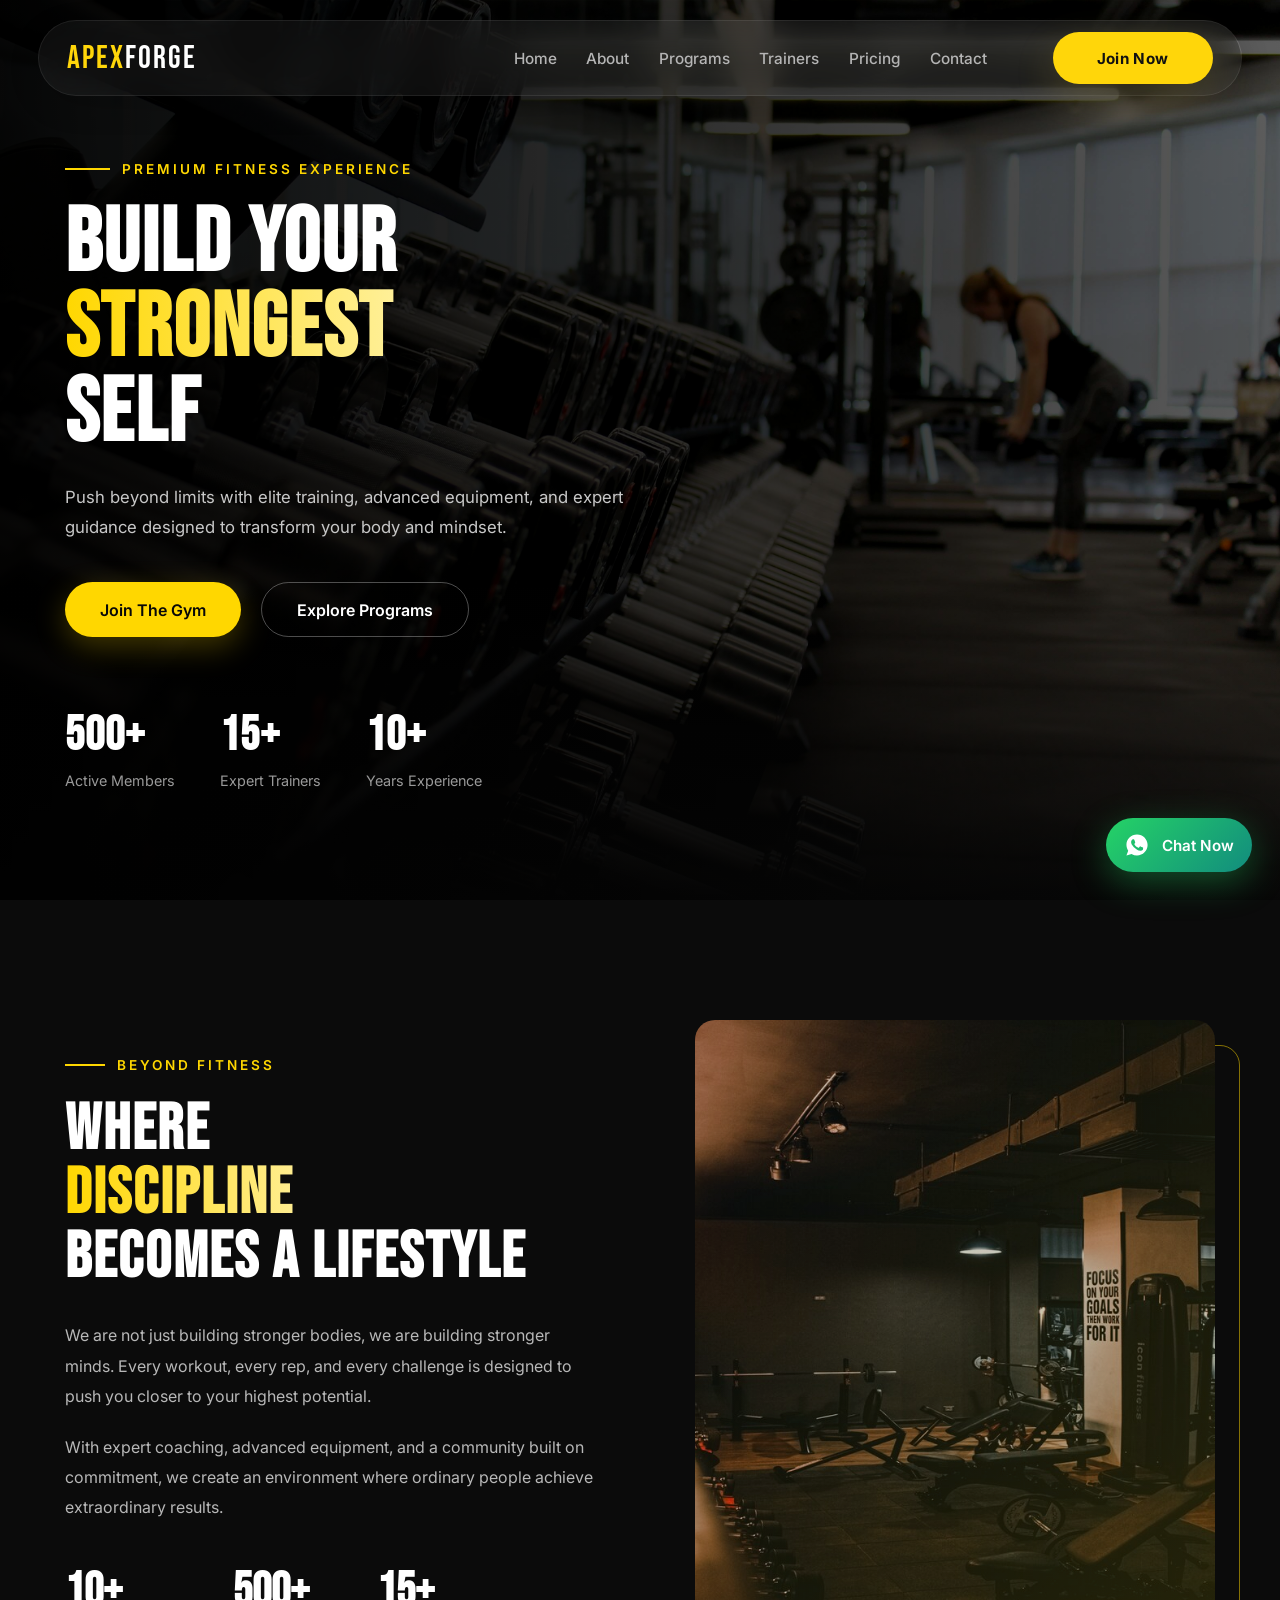
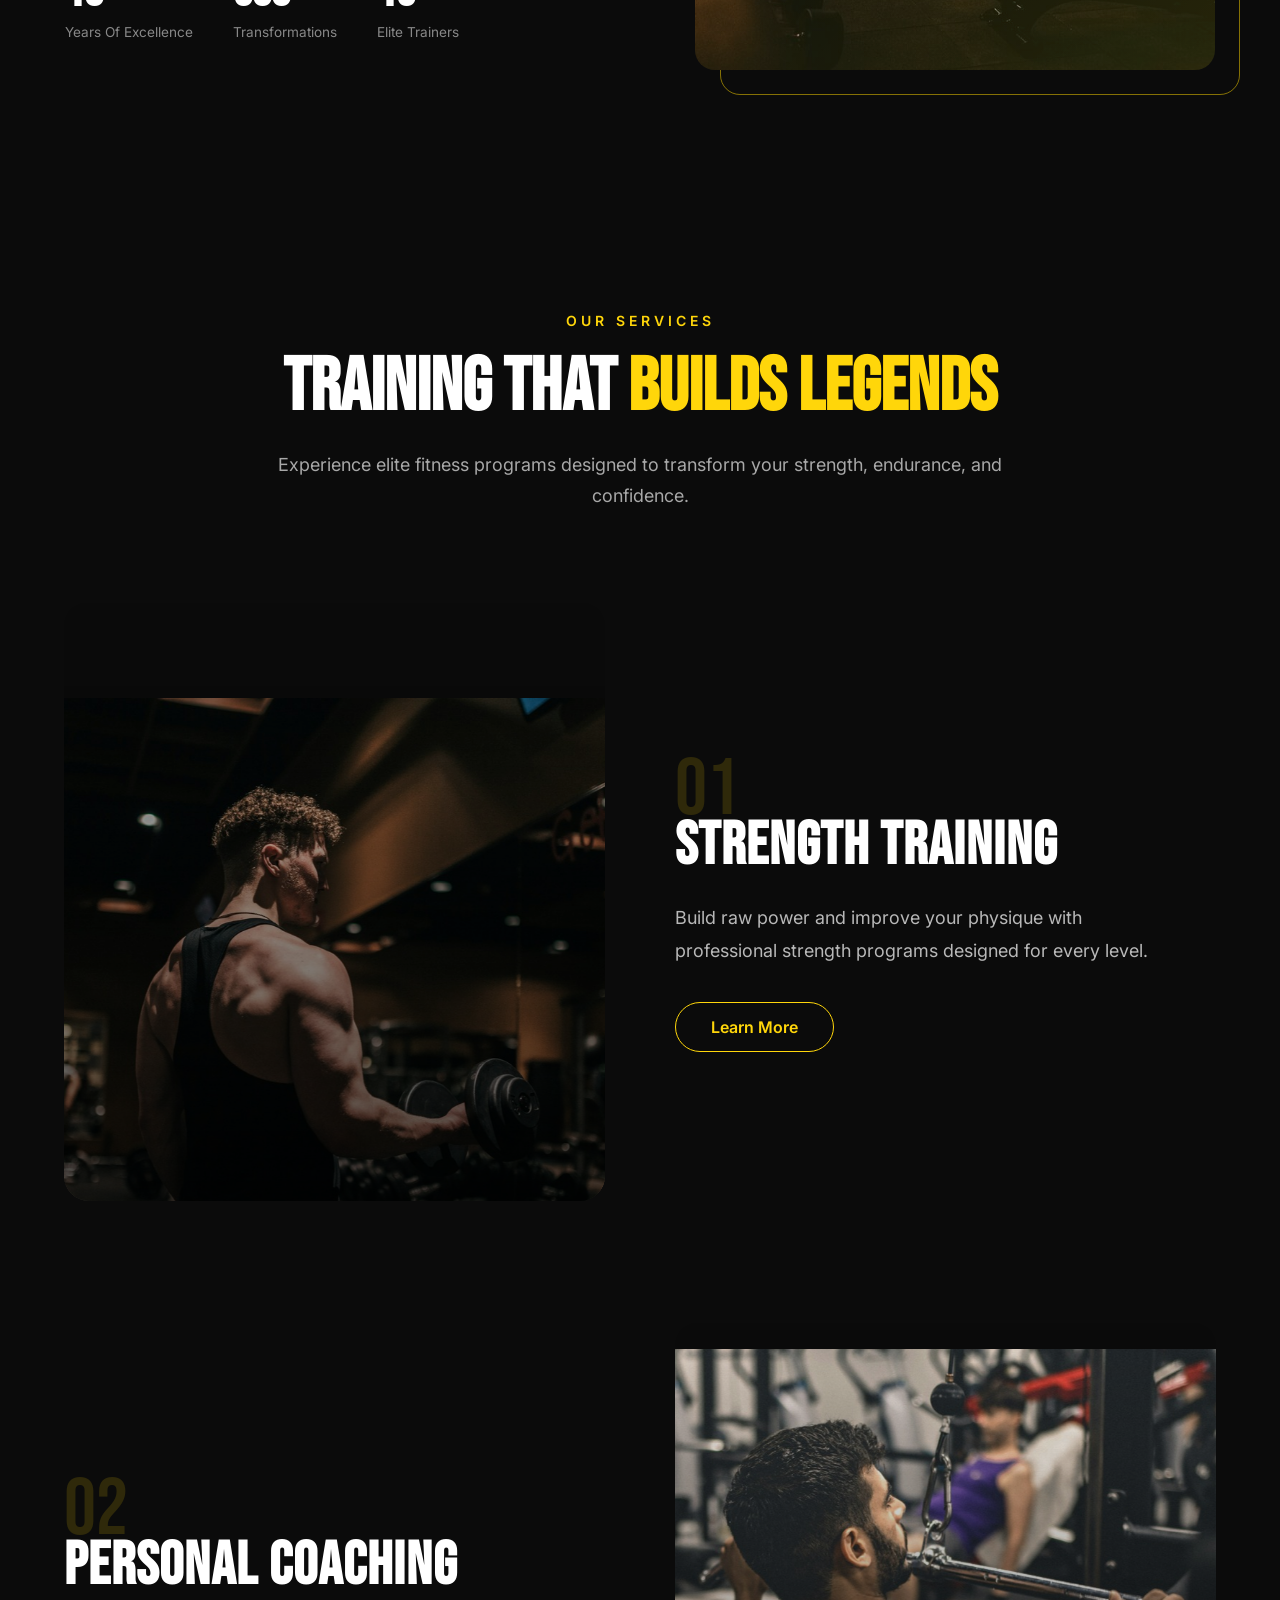
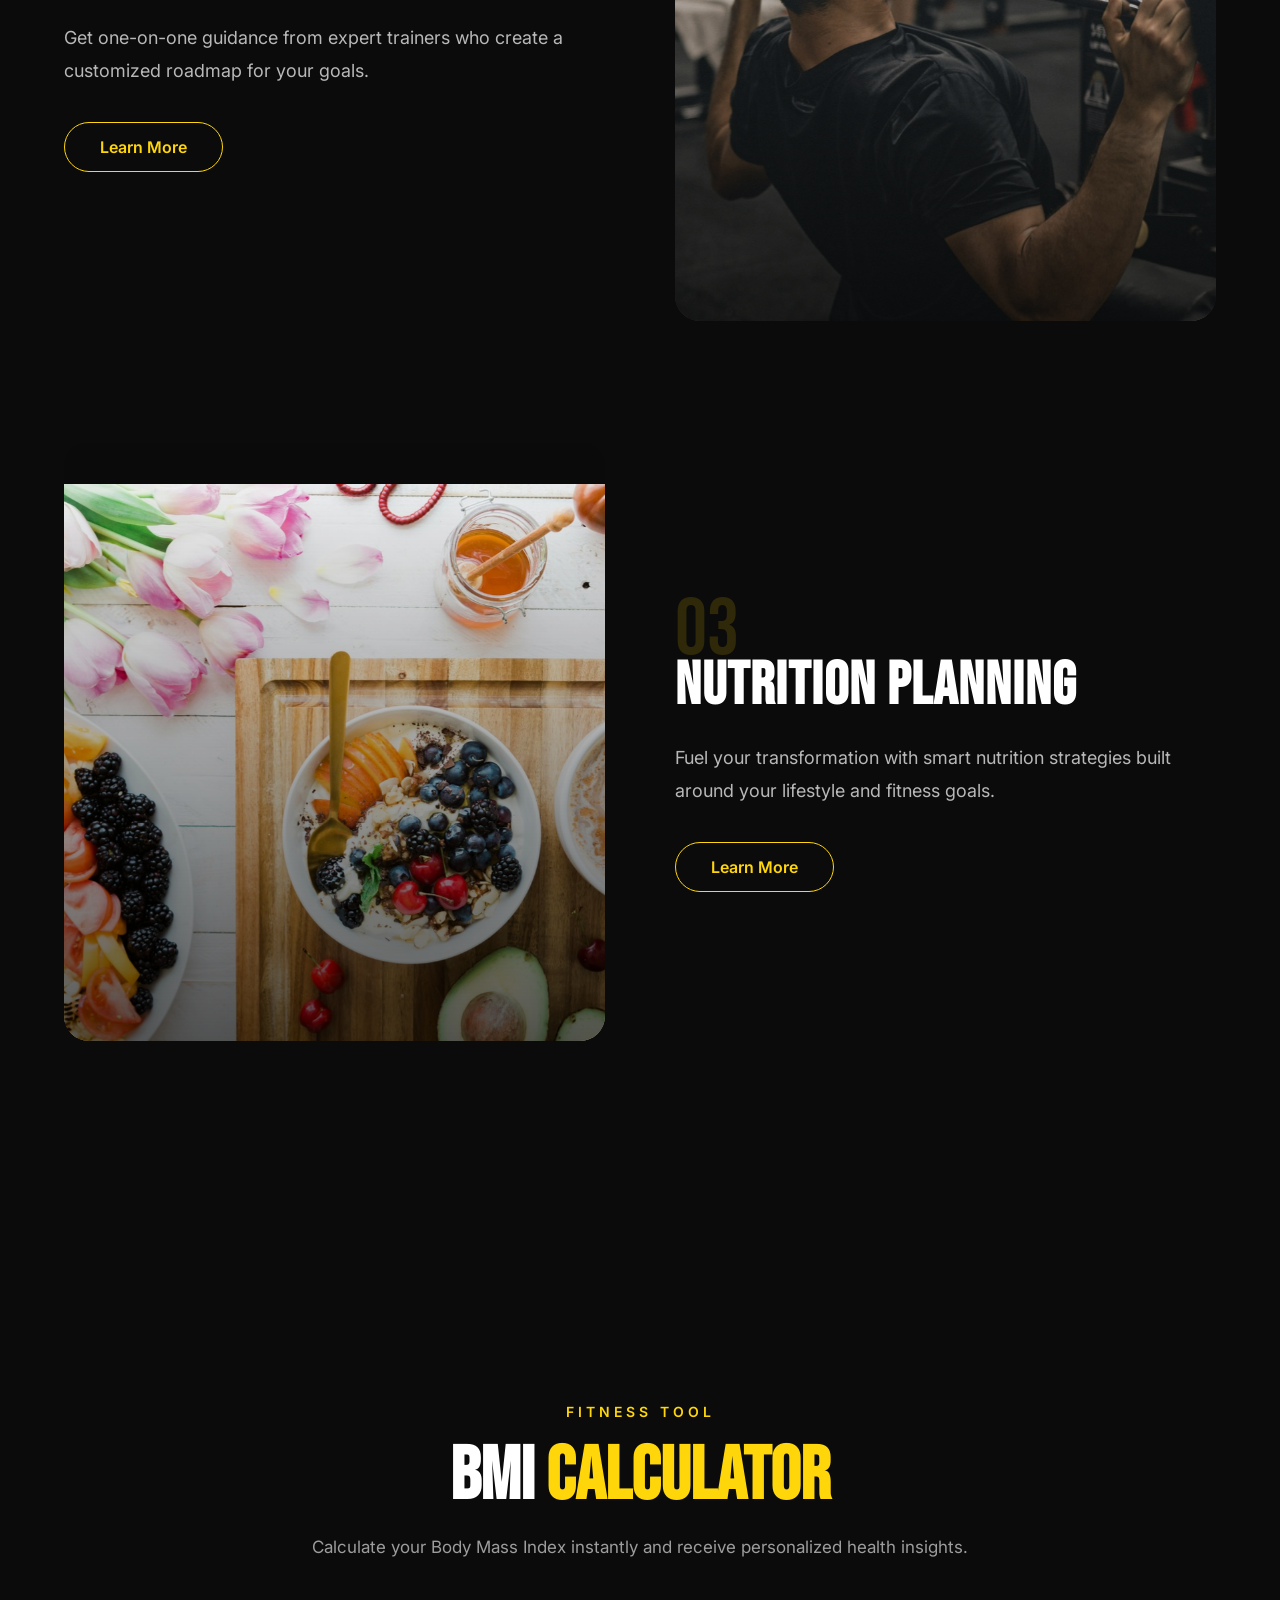
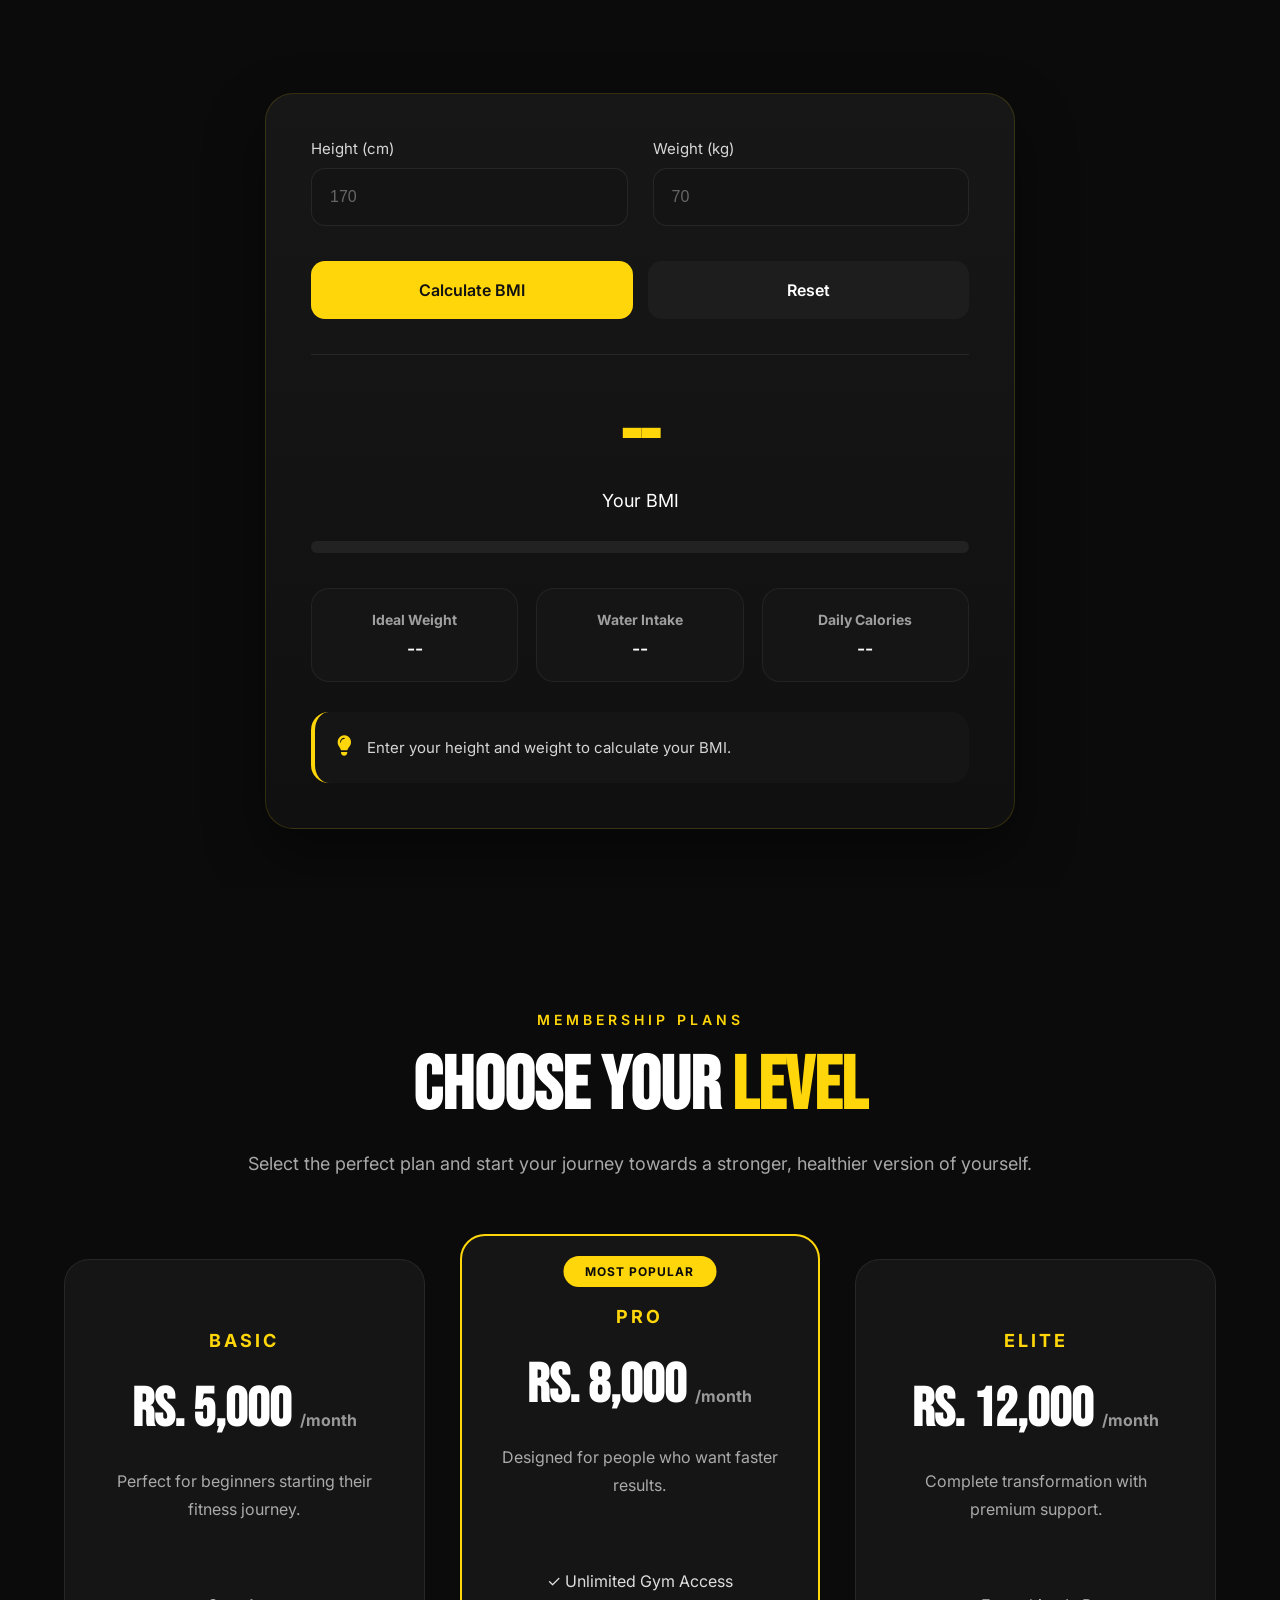
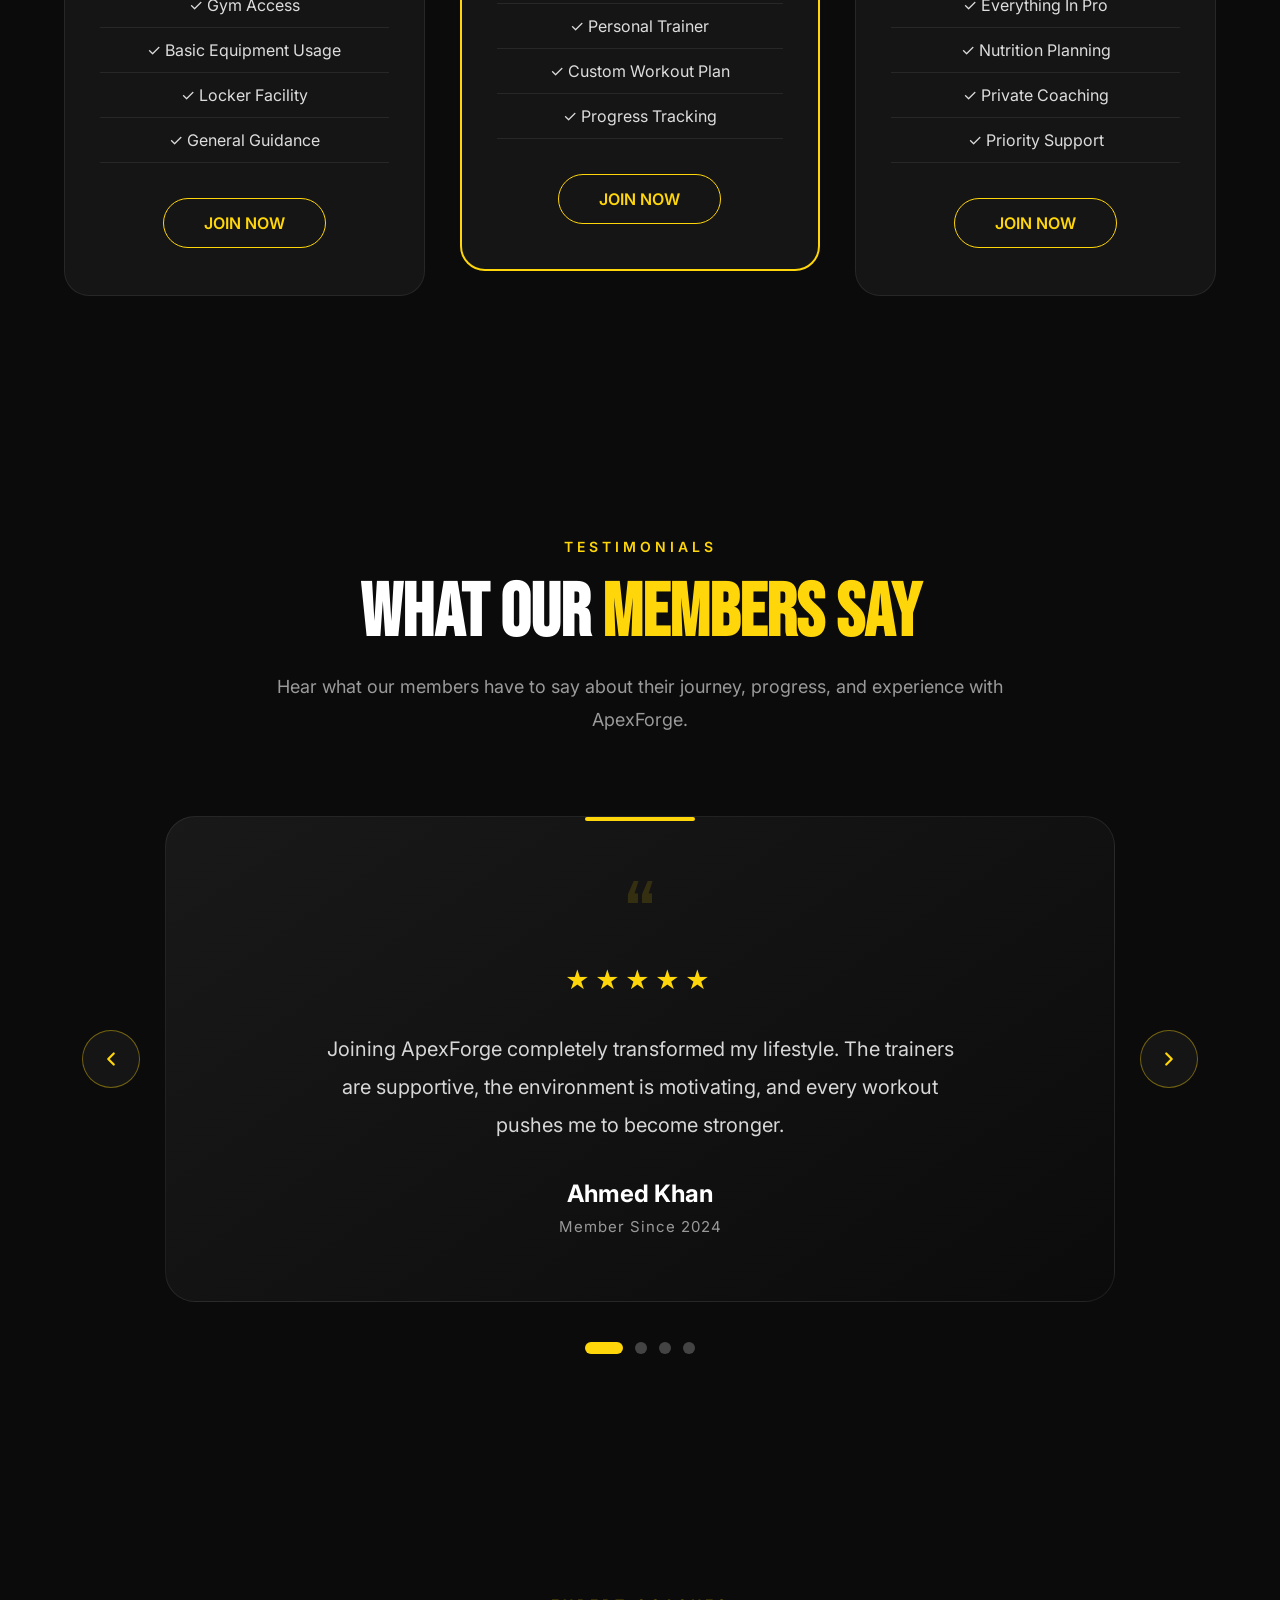
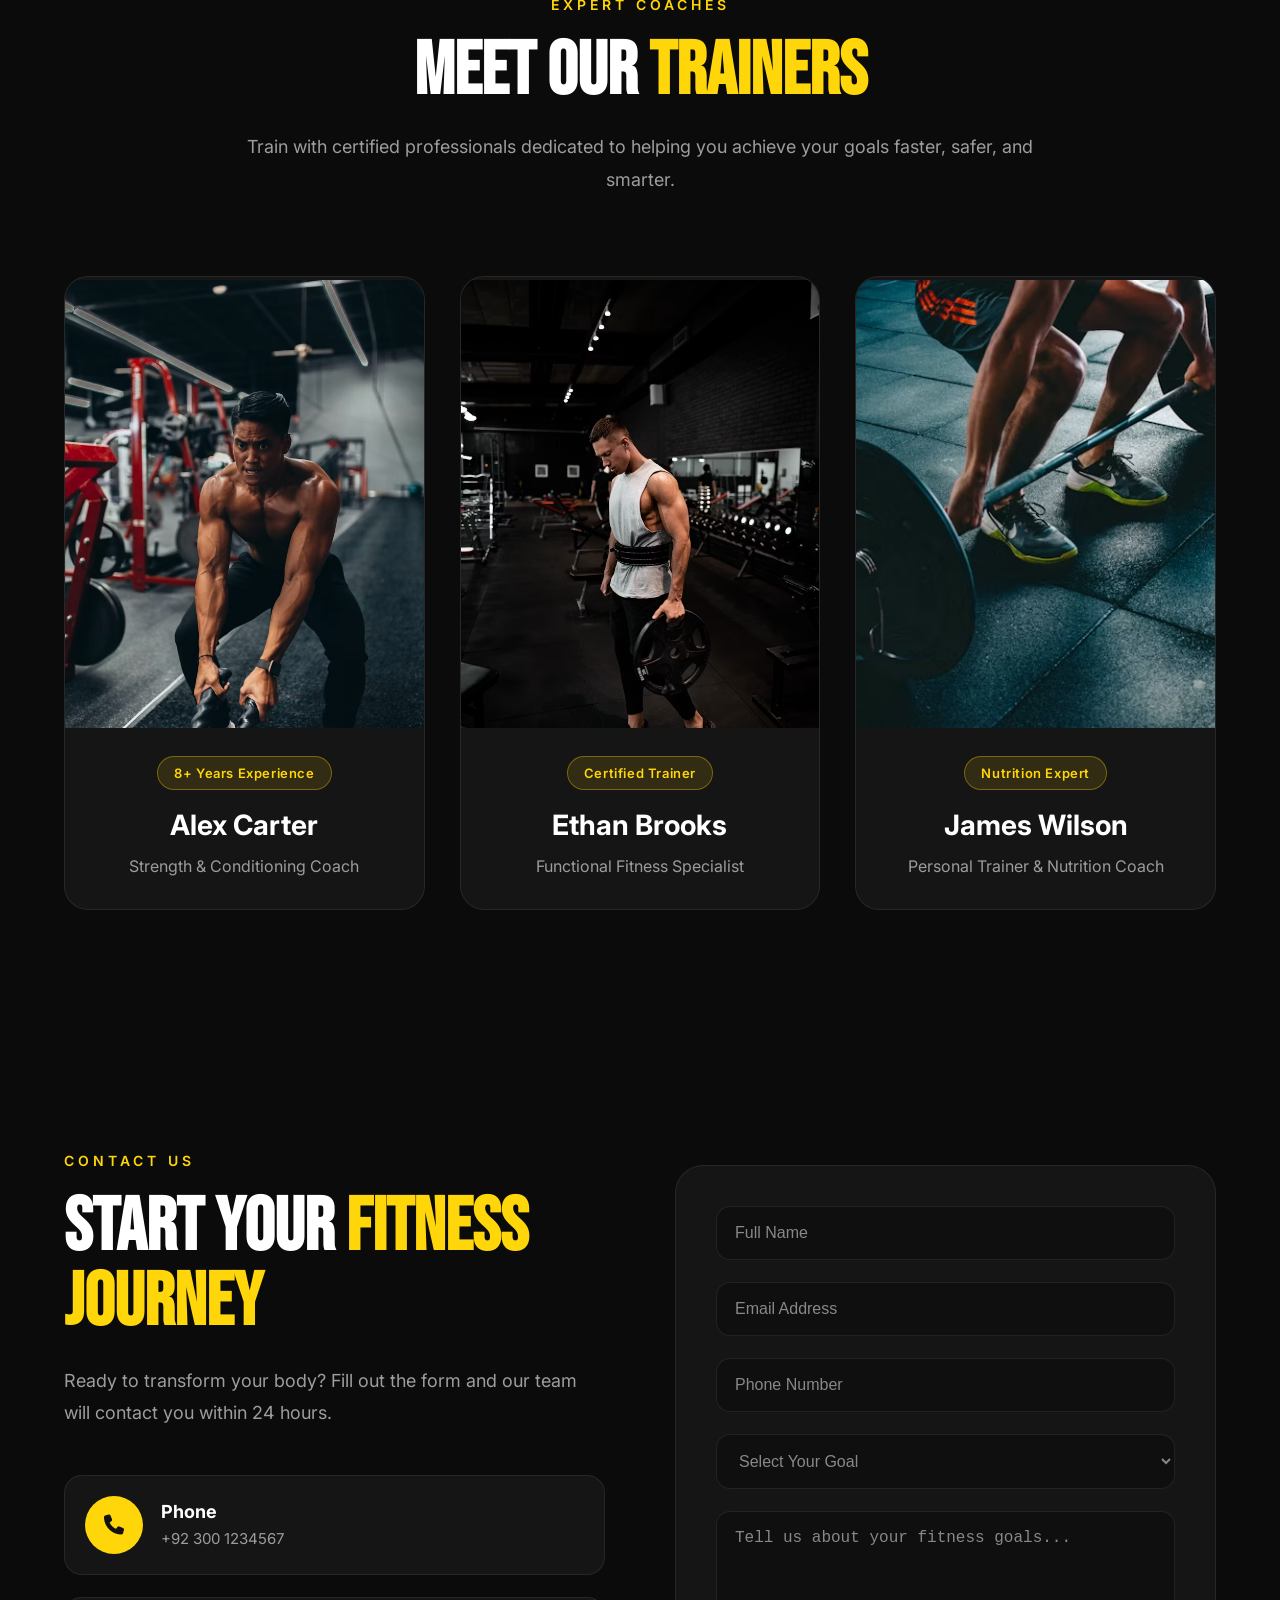
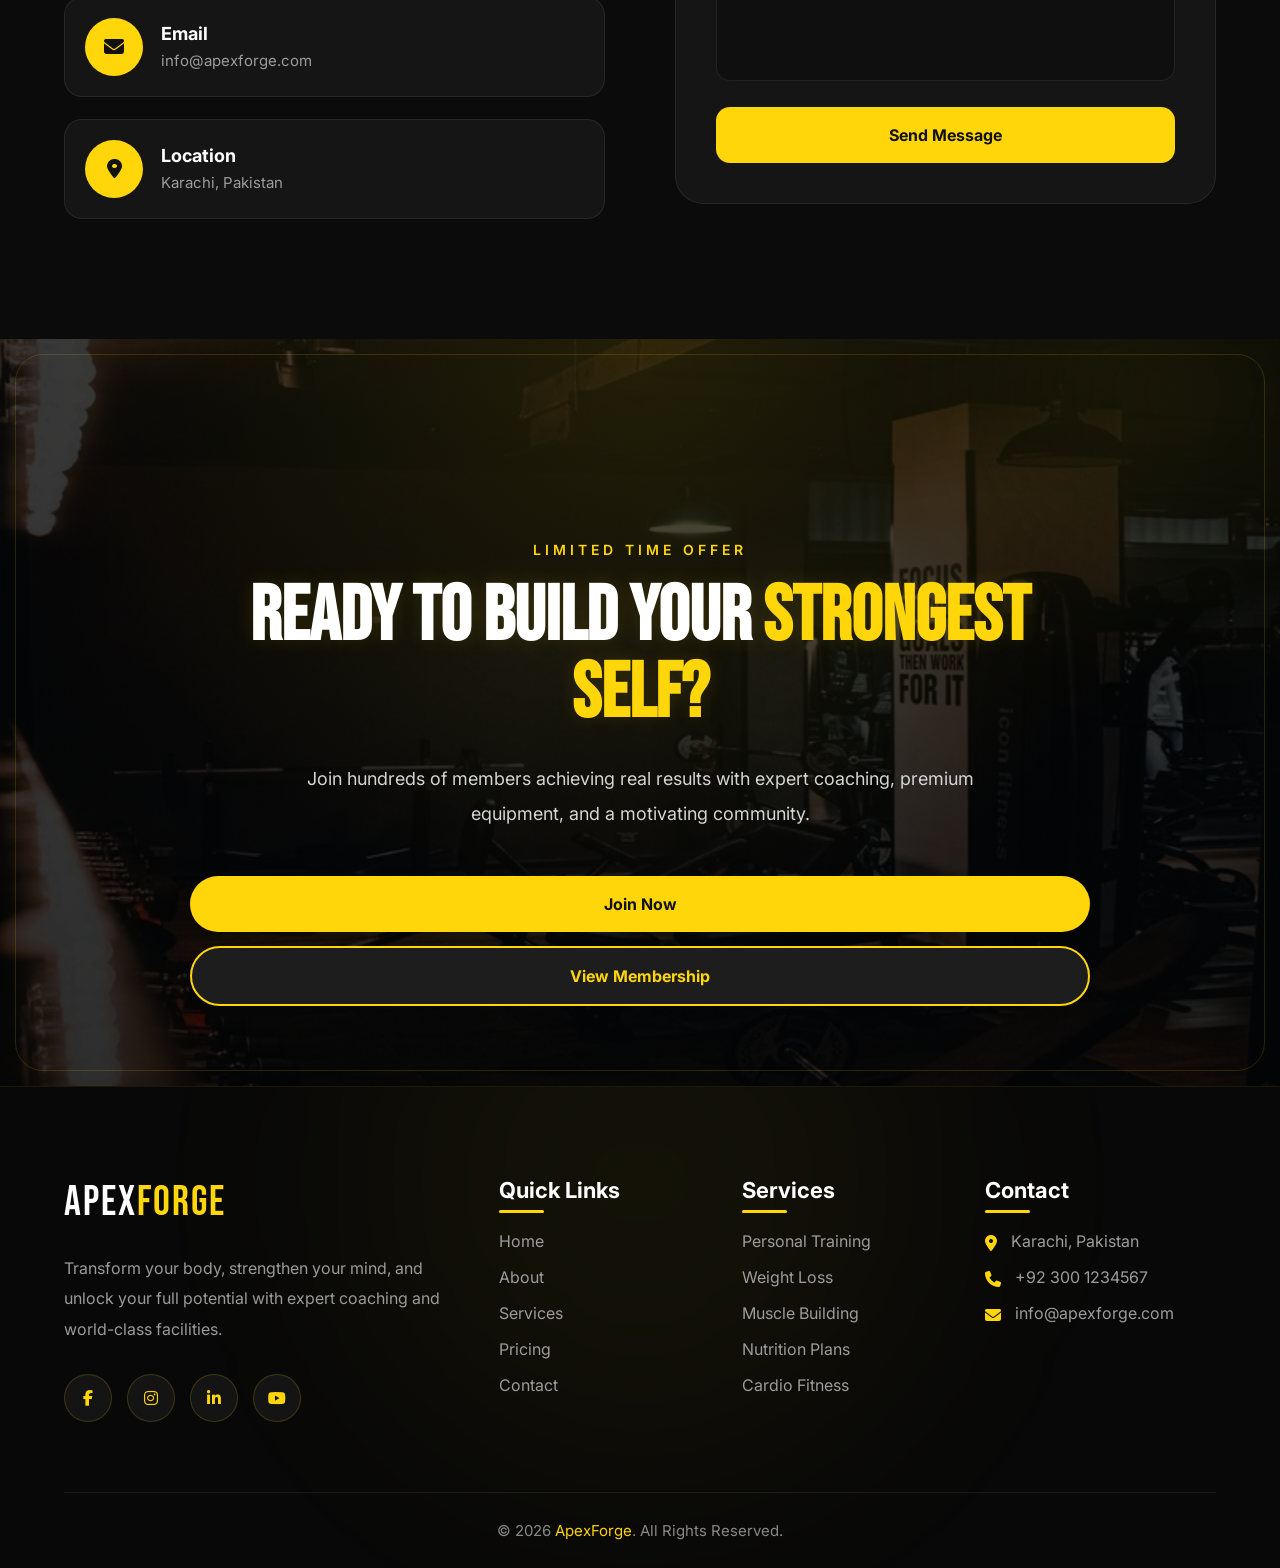
==== commit d90942fd: "Added premium BMI calculator and UI improvements" ====
--- a/index.html
+++ b/index.html
@@ -496,6 +496,221 @@
 
 
         </section>
+<!-- ================= BMI CALCULATOR ================= -->
+
+<section class="bmi" id="bmi">
+
+    <div class="section-heading">
+
+        <span class="section-tag">
+            FITNESS TOOL
+        </span>
+
+        <h2>
+
+            BMI
+            <span>CALCULATOR</span>
+
+        </h2>
+
+        <p>
+
+            Calculate your Body Mass Index instantly and receive
+            personalized health insights.
+
+        </p>
+
+    </div>
+
+
+
+    <div class="bmi-card">
+
+        <!-- Inputs -->
+
+        <div class="bmi-inputs">
+
+            <div class="input-box">
+
+                <label>
+
+                    Height (cm)
+
+                </label>
+
+                <input
+                    type="number"
+                    id="height"
+                    placeholder="170"
+                    min="100"
+                    max="250"
+                >
+
+            </div>
+
+
+
+            <div class="input-box">
+
+                <label>
+
+                    Weight (kg)
+
+                </label>
+
+                <input
+                    type="number"
+                    id="weight"
+                    placeholder="70"
+                    min="20"
+                    max="300"
+                >
+
+            </div>
+
+        </div>
+
+
+
+        <!-- Buttons -->
+
+        <div class="bmi-buttons">
+
+            <button
+                id="calculateBtn"
+                class="btn-primary">
+
+                Calculate BMI
+
+            </button>
+
+            <button
+                id="resetBtn"
+                class="btn-secondary">
+
+                Reset
+
+            </button>
+
+        </div>
+
+
+
+        <!-- Result -->
+
+        <div class="bmi-result">
+
+            <div class="bmi-number">
+
+                <h3 id="bmiValue">
+
+                    --
+
+                </h3>
+
+                <span id="bmiCategory">
+
+                    Your BMI
+
+                </span>
+
+            </div>
+
+
+
+            <!-- Progress -->
+
+            <div class="bmi-progress">
+
+                <div
+                    class="bmi-progress-fill"
+                    id="progressFill">
+
+                </div>
+
+            </div>
+
+
+
+            <!-- Stats -->
+
+            <div class="bmi-stats">
+
+                <div class="bmi-stat">
+
+                    <h4>
+
+                        Ideal Weight
+
+                    </h4>
+
+                    <span id="idealWeight">
+
+                        --
+
+                    </span>
+
+                </div>
+
+
+
+                <div class="bmi-stat">
+
+                    <h4>
+
+                        Water Intake
+
+                    </h4>
+
+                    <span id="waterIntake">
+
+                        --
+
+                    </span>
+
+                </div>
+
+
+
+                <div class="bmi-stat">
+
+                    <h4>
+
+                        Daily Calories
+
+                    </h4>
+
+                    <span id="dailyCalories">
+
+                        --
+
+                    </span>
+
+                </div>
+
+            </div>
+
+
+
+            <!-- Tip -->
+
+            <div class="bmi-tip">
+
+                <i class="fa-solid fa-lightbulb"></i>
+
+                <p id="bmiTip">
+
+                    Enter your height and weight to calculate your BMI.
+
+                </p>
+
+            </div>
+
+        </div>
+
+    </div>
+
+</section>
         <!-- ================= MEMBERSHIP SECTION ================= -->
 
         <section class="membership" id="membership">
--- a/umer.css
+++ b/umer.css
@@ -2220,6 +2220,433 @@
     transform:translateX(0);
 
 }
+/* ================= BMI SECTION ================= */
+
+.bmi{
+
+    padding:120px 5%;
+
+    background:#0b0b0b;
+
+}
+
+.bmi .section-heading{
+
+    max-width:700px;
+
+    margin:0 auto 70px;
+
+    text-align:center;
+
+}
+
+.bmi .section-heading h2{
+
+    margin:18px 0;
+
+    font-family:"Bebas Neue",sans-serif;
+
+    font-size:clamp(48px,6vw,75px);
+
+    color:#fff;
+
+    line-height:1;
+
+}
+
+.bmi .section-heading h2 span{
+
+    color:#ffd60a;
+
+}
+
+.bmi .section-heading p{
+
+    color:#9d9d9d;
+
+    font-size:17px;
+
+    line-height:1.8;
+
+}
+
+
+
+/* ================= CARD ================= */
+
+.bmi-card{
+
+    max-width:750px;
+
+    margin:auto;
+
+    background:linear-gradient(180deg,#171717,#101010);
+
+    border:1px solid rgba(255,214,10,.15);
+
+    border-radius:28px;
+
+    padding:45px;
+
+    box-shadow:0 25px 60px rgba(0,0,0,.45);
+
+    transition:.35s;
+
+}
+
+.bmi-card:hover{
+
+    transform:translateY(-8px);
+
+    border-color:#ffd60a;
+
+    box-shadow:0 20px 50px rgba(255,214,10,.15);
+
+}
+
+
+
+/* ================= INPUTS ================= */
+
+.bmi-inputs{
+
+    display:grid;
+
+    grid-template-columns:repeat(2,1fr);
+
+    gap:25px;
+
+    margin-bottom:30px;
+
+}
+
+.input-box{
+
+    display:flex;
+
+    flex-direction:column;
+
+}
+
+.input-box label{
+
+    margin-bottom:10px;
+
+    color:#d8d8d8;
+
+    font-size:15px;
+
+}
+
+.input-box input{
+
+    width:100%;
+
+    height:58px;
+
+    padding:0 18px;
+
+    border-radius:14px;
+
+    border:1px solid rgba(255,255,255,.08);
+
+    background:#141414;
+
+    color:#fff;
+
+    font-size:16px;
+
+    outline:none;
+
+    transition:.35s;
+
+}
+
+.input-box input::placeholder{
+
+    color:#666;
+
+}
+
+.input-box input:focus{
+
+    border-color:#ffd60a;
+
+    box-shadow:0 0 18px rgba(255,214,10,.15);
+
+}
+
+
+
+/* ================= BMI BUTTONS ================= */
+
+.bmi-buttons{
+
+    display:flex;
+
+    gap:15px;
+
+    margin:35px 0;
+
+}
+
+.bmi-buttons button{
+
+    flex:1;
+
+    height:58px;
+
+    border:none;
+
+    border-radius:14px;
+
+    cursor:pointer;
+
+    font-size:16px;
+
+    font-weight:600;
+
+    transition:.35s ease;
+
+}
+
+.btn-primary{
+
+    background:#ffd60a;
+
+    color:#111;
+
+}
+
+.btn-primary:hover{
+
+    transform:translateY(-4px);
+
+    box-shadow:0 15px 35px rgba(255,214,10,.25);
+
+}
+
+.btn-secondary{
+
+    background:#1d1d1d;
+
+    color:#fff;
+
+    border:1px solid rgba(255,255,255,.08);
+
+}
+
+.btn-secondary:hover{
+
+    background:#292929;
+
+    border-color:#ffd60a;
+
+}
+
+
+/* ================= RESULT ================= */
+
+.bmi-result{
+
+    border-top:1px solid rgba(255,255,255,.08);
+
+    padding-top:40px;
+
+}
+
+
+
+/* ================= BMI NUMBER ================= */
+
+.bmi-number{
+
+    text-align:center;
+
+    margin-bottom:30px;
+
+}
+
+.bmi-number h3{
+
+    font-size:72px;
+
+    color:#ffd60a;
+
+    margin-bottom:8px;
+
+    font-family:"Bebas Neue",sans-serif;
+
+}
+
+.bmi-number span{
+
+    color:#fff;
+
+    font-size:18px;
+
+}
+
+
+
+/* ================= PROGRESS ================= */
+
+.bmi-progress{
+
+    width:100%;
+
+    height:12px;
+
+    background:#222;
+
+    border-radius:50px;
+
+    overflow:hidden;
+
+    margin-bottom:35px;
+
+}
+
+.bmi-progress-fill{
+
+    width:0;
+
+    height:100%;
+
+    border-radius:50px;
+
+    background:linear-gradient(90deg,#ffd60a,#ffef9f);
+
+    transition:width .8s ease;
+
+}
+
+
+
+/* ================= STATS ================= */
+
+.bmi-stats{
+
+    display:grid;
+
+    grid-template-columns:repeat(3,1fr);
+
+    gap:18px;
+
+    margin-bottom:30px;
+
+}
+
+.bmi-stat{
+
+    background:#151515;
+
+    border:1px solid rgba(255,255,255,.06);
+
+    border-radius:18px;
+
+    padding:22px;
+
+    text-align:center;
+
+    transition:.35s;
+
+}
+
+.bmi-stat:hover{
+
+    border-color:#ffd60a;
+
+    transform:translateY(-5px);
+
+}
+
+.bmi-stat h4{
+
+    color:#9f9f9f;
+
+    font-size:14px;
+
+    margin-bottom:10px;
+
+}
+
+.bmi-stat span{
+
+    color:#fff;
+
+    font-size:18px;
+
+    font-weight:600;
+
+}
+
+
+
+/* ================= TIP ================= */
+
+.bmi-tip{
+
+    display:flex;
+
+    align-items:flex-start;
+
+    gap:15px;
+
+    padding:22px;
+
+    background:#151515;
+
+    border-left:4px solid #ffd60a;
+
+    border-radius:18px;
+
+}
+
+.bmi-tip i{
+
+    color:#ffd60a;
+
+    font-size:20px;
+
+    margin-top:2px;
+
+}
+
+.bmi-tip p{
+
+    color:#d5d5d5;
+
+    line-height:1.8;
+
+    font-size:15px;
+
+}
+
+
+
+/* ================= ANIMATION ================= */
+
+.bmi-card{
+
+
+    transform:translateY(60px);
+
+}
+
+.bmi-card.show{
+
+    opacity:1;
+
+    transform:translateY(0);
+
+    transition:
+
+    opacity .8s ease,
+
+    transform .8s ease;
+
+}
 /* ================= MEMBERSHIP SECTION ================= */
 
 
@@ -3738,7 +4165,7 @@
 
     background:
     linear-gradient(rgba(0,0,0,.78),rgba(0,0,0,.82)),
-    url("assets/images/cta-image.jpg");
+    url("assets/images/about-us-image.jpg");
 
     background-size:cover;
 
@@ -4527,4 +4954,57 @@
 
     width:100%;
 
+}
+/* ================= PREMIUM SCROLLBAR ================= */
+
+::-webkit-scrollbar{
+    width:12px;
+}
+
+::-webkit-scrollbar-track{
+    background:#0a0a0a;
+}
+
+::-webkit-scrollbar-thumb{
+    background:linear-gradient(
+        180deg,
+        #FFD700,
+        #c89b2d,
+        #FFD700
+    );
+    border-radius:50px;
+    border:2px solid #0a0a0a;
+    transition:.3s;
+}
+
+::-webkit-scrollbar-thumb:hover{
+    background:linear-gradient(
+        180deg,
+        #ffe56d,
+        #FFD700,
+        #b8860b
+    );
+}
+
+/* Firefox */
+
+html{
+    scrollbar-width:thin;
+    scrollbar-color:#FFD700 #0a0a0a;
+}
+@media (max-width:768px){
+
+.hero::before{
+
+    background:rgba(0,0,0,.35);
+
+}
+
+}
+::-webkit-scrollbar-thumb{
+
+    box-shadow:
+    0 0 10px rgba(255,215,0,.45),
+    0 0 20px rgba(255,215,0,.25);
+
 }
--- a/umer-responsive.css
+++ b/umer-responsive.css
@@ -3581,4 +3581,427 @@
 }
 
 
+}
+/* ================= BMI RESPONSIVE ================= */
+
+
+/* ---------- Laptop ---------- */
+
+@media (max-width:992px){
+
+    .bmi{
+
+        padding:100px 5%;
+
+    }
+
+    .bmi-card{
+
+        max-width:700px;
+
+        padding:40px;
+
+    }
+
+}
+
+
+/* ---------- Tablet ---------- */
+
+@media (max-width:768px){
+
+    .bmi{
+
+        padding:90px 20px;
+
+    }
+
+    .bmi .section-heading{
+
+        margin-bottom:50px;
+
+    }
+
+    .bmi-inputs{
+
+        grid-template-columns:1fr;
+
+        gap:20px;
+
+    }
+
+    .bmi-buttons{
+
+        flex-direction:column;
+
+    }
+
+    .bmi-stats{
+
+        grid-template-columns:1fr;
+
+    }
+
+    .bmi-card{
+
+        padding:35px 28px;
+
+    }
+
+    .bmi-number h3{
+
+        font-size:60px;
+
+    }
+
+}
+
+
+/* ---------- Mobile ---------- */
+
+@media (max-width:576px){
+
+    .bmi{
+
+        padding:80px 18px;
+
+    }
+
+    .bmi .section-heading h2{
+
+        font-size:42px;
+
+    }
+
+    .bmi .section-heading p{
+
+        font-size:15px;
+
+    }
+
+    .bmi-card{
+
+        padding:30px 22px;
+
+        border-radius:22px;
+
+    }
+
+    .input-box input{
+
+        height:52px;
+
+        font-size:15px;
+
+    }
+
+    .bmi-number h3{
+
+        font-size:52px;
+
+    }
+
+    .bmi-number span{
+
+        font-size:16px;
+
+    }
+
+    .bmi-stat{
+
+        padding:18px;
+
+    }
+
+    .bmi-tip{
+
+        padding:18px;
+
+    }
+
+}
+
+
+/* ---------- Small Phones ---------- */
+
+@media (max-width:380px){
+
+    .bmi{
+
+        padding:65px 15px;
+
+    }
+
+    .bmi .section-heading h2{
+
+        font-size:36px;
+
+    }
+
+    .bmi-card{
+
+        padding:24px 18px;
+
+        border-radius:18px;
+
+    }
+
+    .input-box label{
+
+        font-size:14px;
+
+    }
+
+    .input-box input{
+
+        height:48px;
+
+        padding:0 15px;
+
+    }
+
+    .bmi-buttons button{
+
+        height:48px;
+
+        font-size:15px;
+
+    }
+
+    .bmi-number h3{
+
+        font-size:46px;
+
+    }
+
+    .bmi-stat span{
+
+        font-size:16px;
+
+    }
+
+    .bmi-tip{
+
+        flex-direction:column;
+
+        align-items:flex-start;
+
+        gap:10px;
+
+    }
+
+}
+
+
+/* ---------- 292px ---------- */
+
+@media (max-width:292px){
+
+    .bmi{
+
+        padding:55px 12px;
+
+    }
+
+    .bmi .section-heading{
+
+        margin-bottom:35px;
+
+    }
+
+    .bmi .section-heading h2{
+
+        font-size:30px;
+
+    }
+
+    .bmi .section-heading p{
+
+        font-size:13px;
+
+        line-height:1.7;
+
+    }
+
+    .bmi-card{
+
+        padding:18px 14px;
+
+        border-radius:16px;
+
+    }
+
+    .input-box{
+
+        gap:8px;
+
+    }
+
+    .input-box label{
+
+        font-size:13px;
+
+    }
+
+    .input-box input{
+
+        height:44px;
+
+        padding:0 12px;
+
+        font-size:14px;
+
+    }
+
+    .bmi-buttons{
+
+        gap:10px;
+
+    }
+
+    .bmi-buttons button{
+
+        height:44px;
+
+        font-size:14px;
+
+    }
+
+    .bmi-number h3{
+
+        font-size:40px;
+
+    }
+
+    .bmi-number span{
+
+        font-size:13px;
+
+    }
+
+    .bmi-progress{
+
+        height:8px;
+
+        margin-bottom:25px;
+
+    }
+
+    .bmi-stats{
+
+        gap:12px;
+
+    }
+
+    .bmi-stat{
+
+        padding:14px;
+
+        border-radius:14px;
+
+    }
+
+    .bmi-stat h4{
+
+        font-size:12px;
+
+    }
+
+    .bmi-stat span{
+
+        font-size:15px;
+
+    }
+
+    .bmi-tip{
+
+        padding:14px;
+
+        gap:8px;
+
+    }
+
+    .bmi-tip i{
+
+        font-size:16px;
+
+    }
+
+    .bmi-tip p{
+
+        font-size:13px;
+
+        line-height:1.6;
+
+    }
+
+}
+/* ================= BMI BUTTONS RESPONSIVE ================= */
+
+@media (max-width:576px){
+
+    .bmi-buttons{
+
+        display:flex;
+
+        flex-direction:column;
+
+        gap:12px;
+
+    }
+
+    .bmi-buttons button{
+
+        width:100%;
+
+        flex:none;
+
+        height:52px;
+
+        font-size:15px;
+
+    }
+
+}
+
+
+@media (max-width:380px){
+
+    .bmi-buttons{
+
+        gap:10px;
+
+    }
+
+    .bmi-buttons button{
+
+        height:48px;
+
+        font-size:14px;
+
+    }
+
+}
+
+
+@media (max-width:292px){
+
+    .bmi-buttons{
+
+        gap:8px;
+
+    }
+
+    .bmi-buttons button{
+
+        width:100%;
+
+        height:44px;
+
+        font-size:13px;
+
+        border-radius:10px;
+
+    }
+
 }
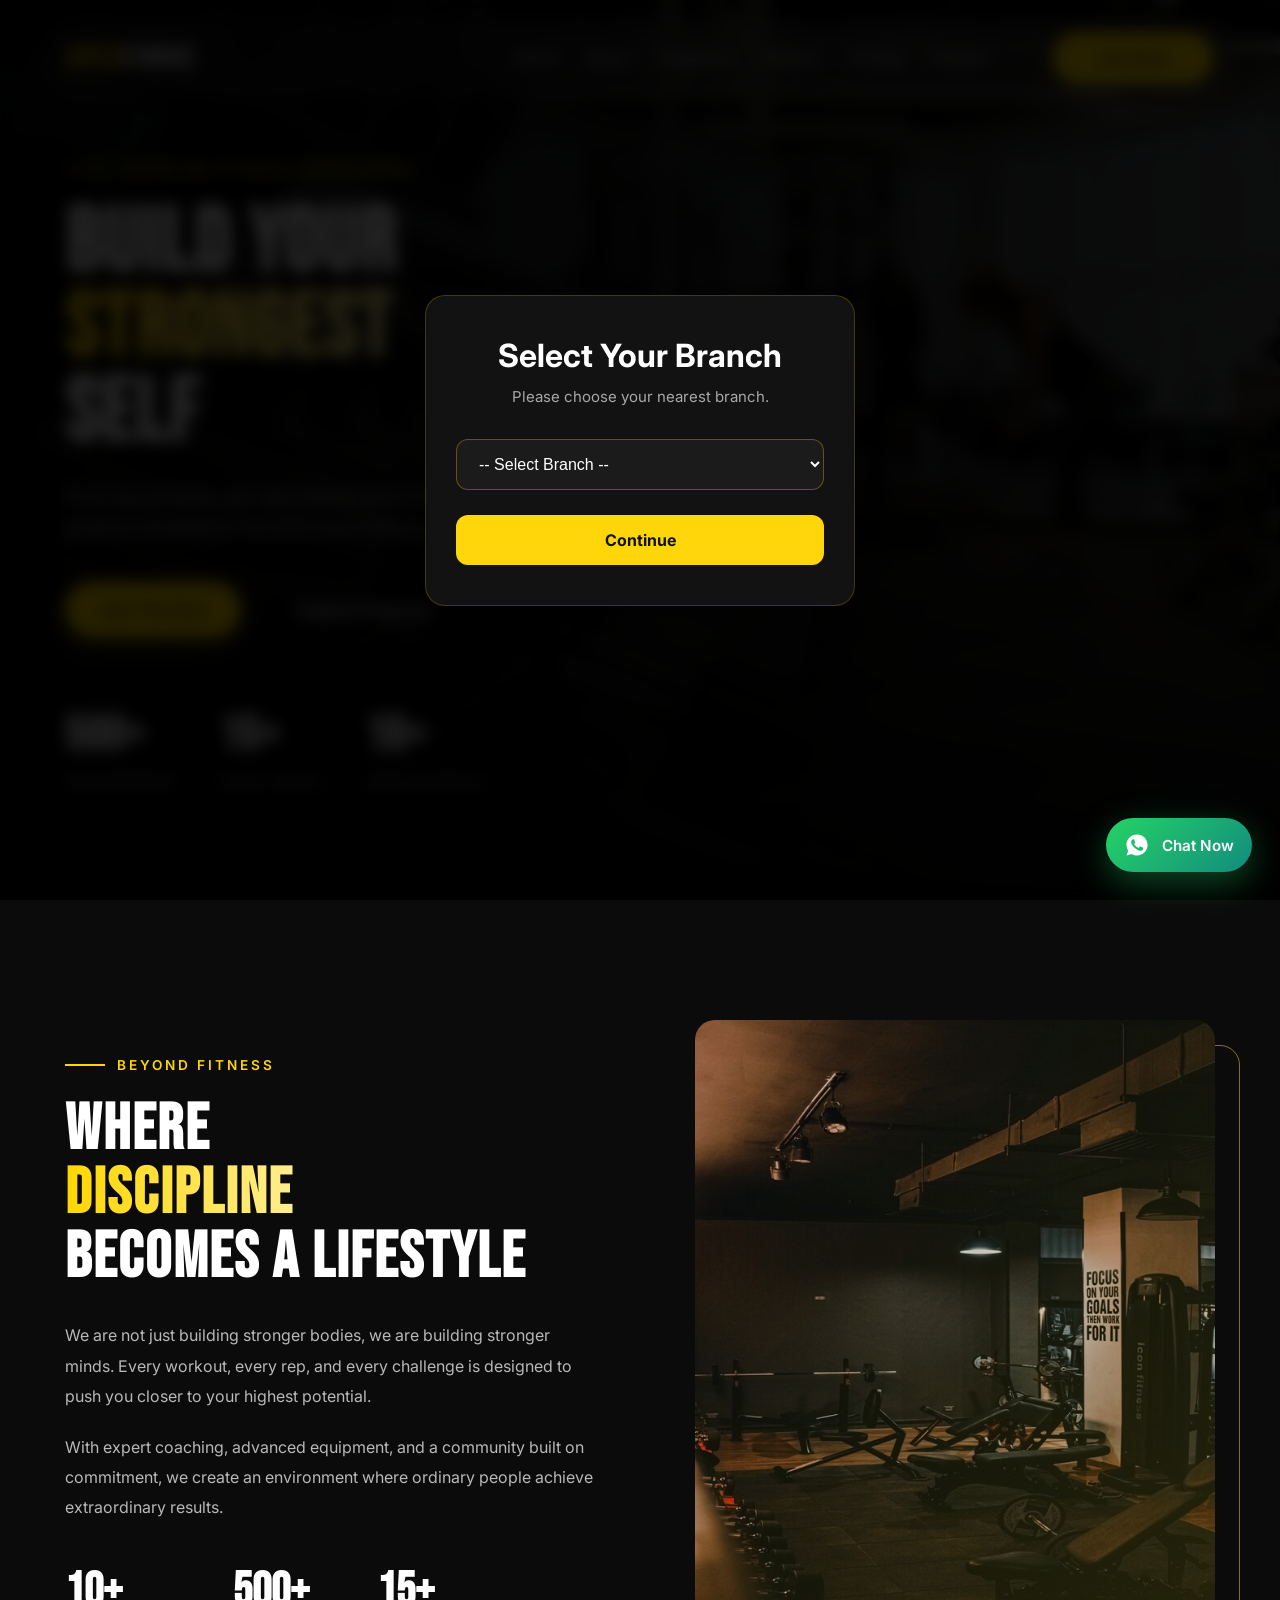
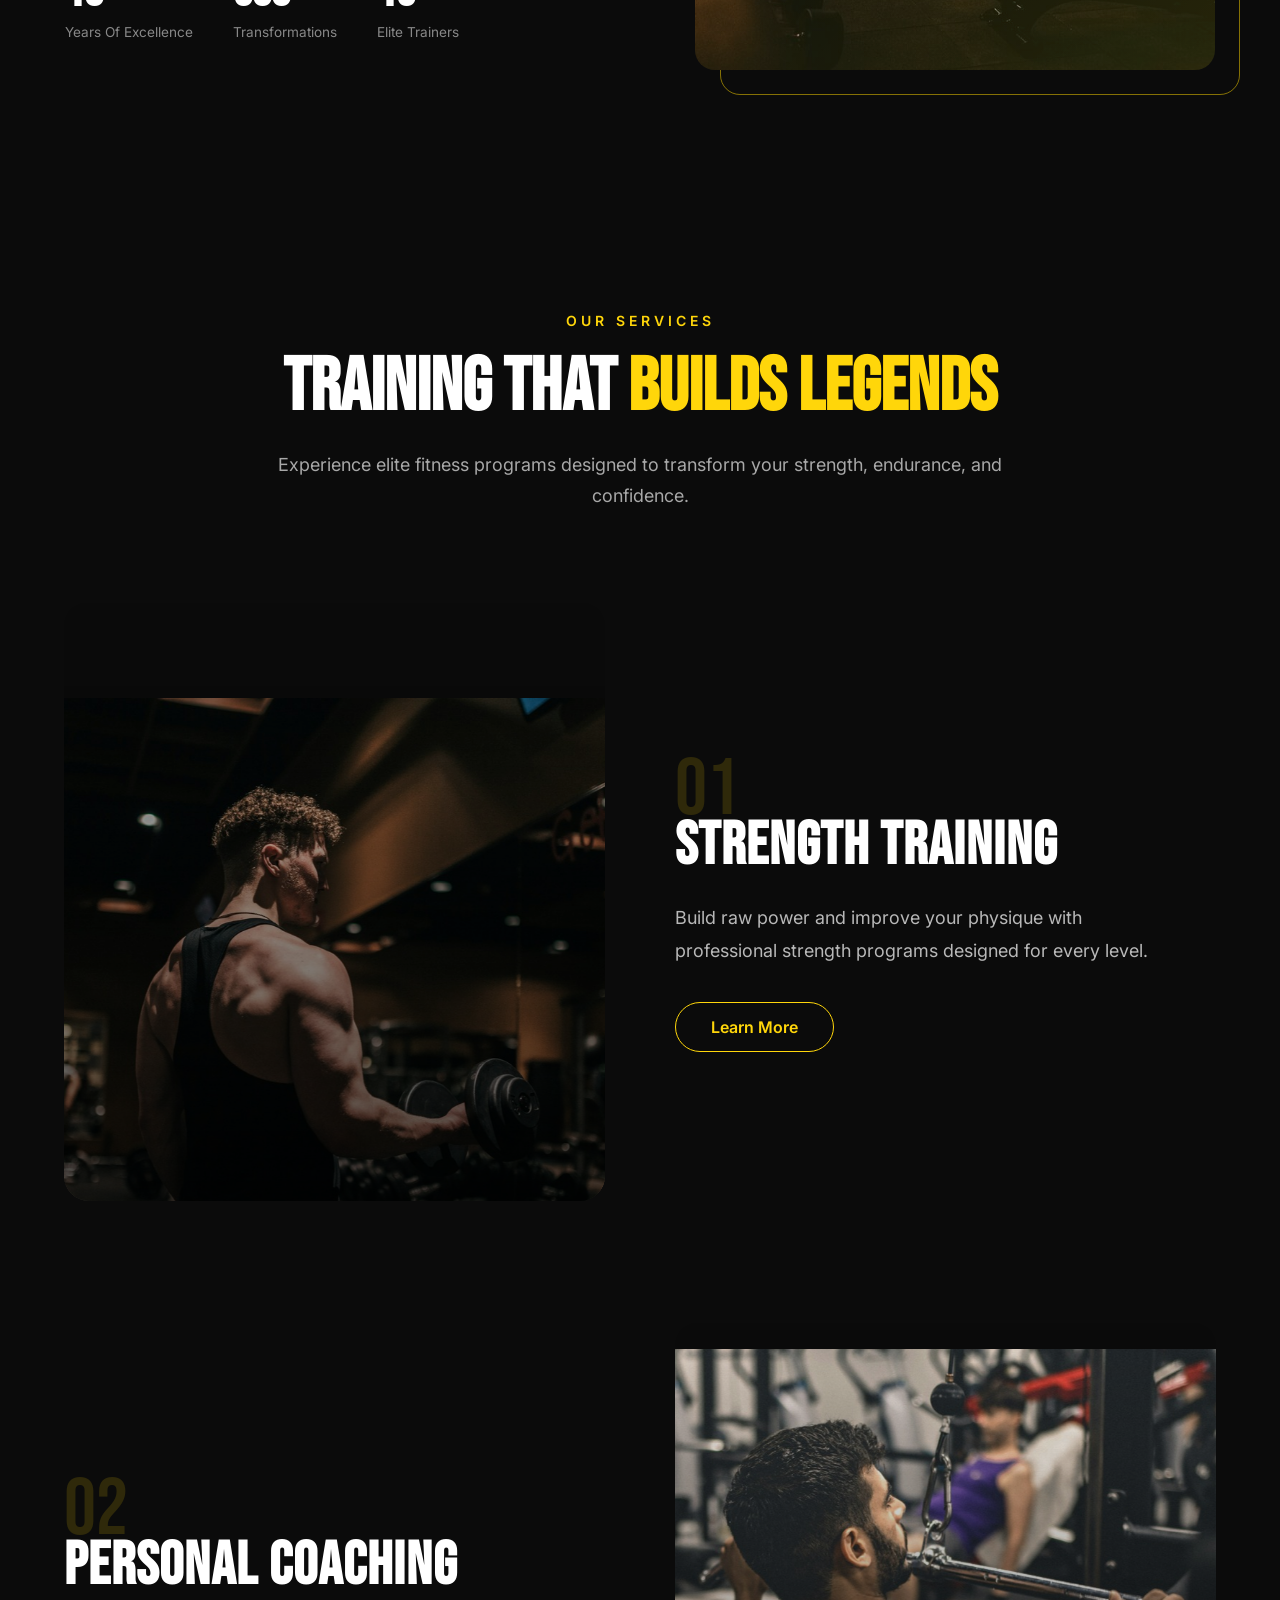
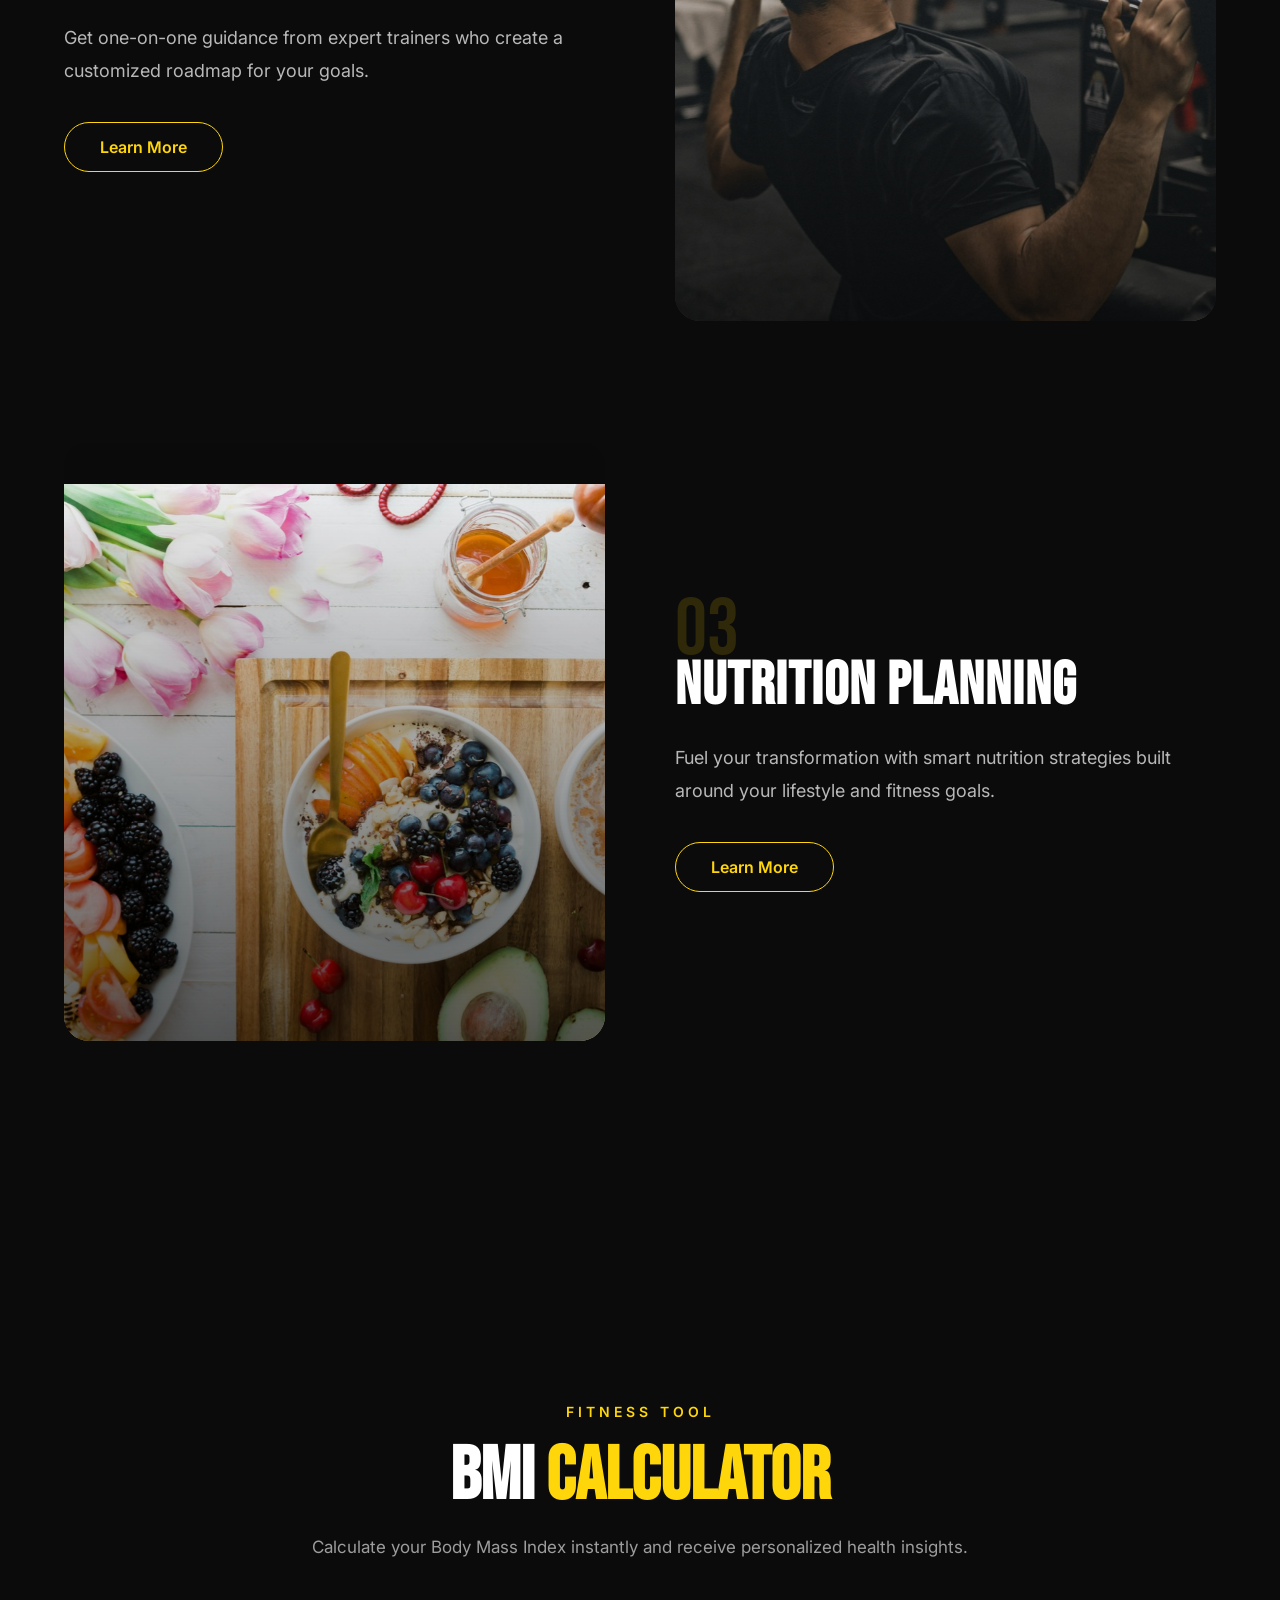
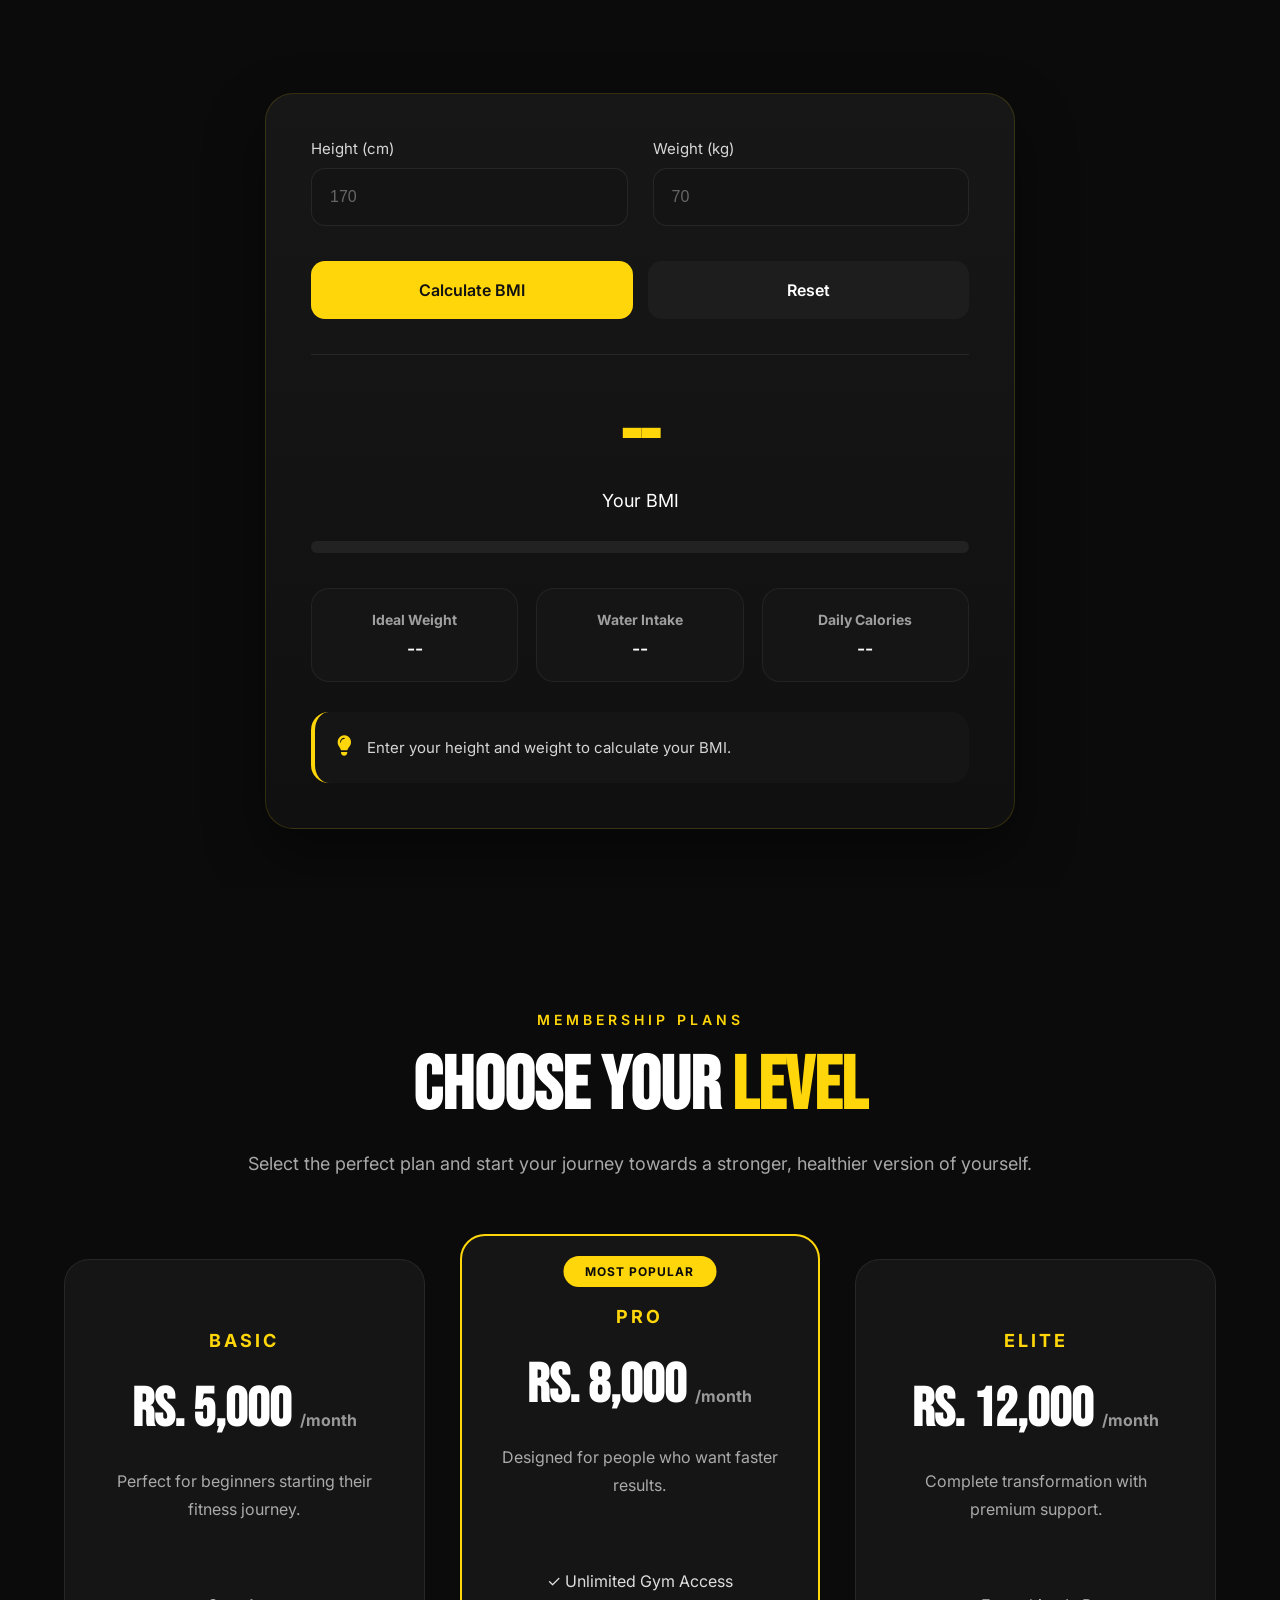
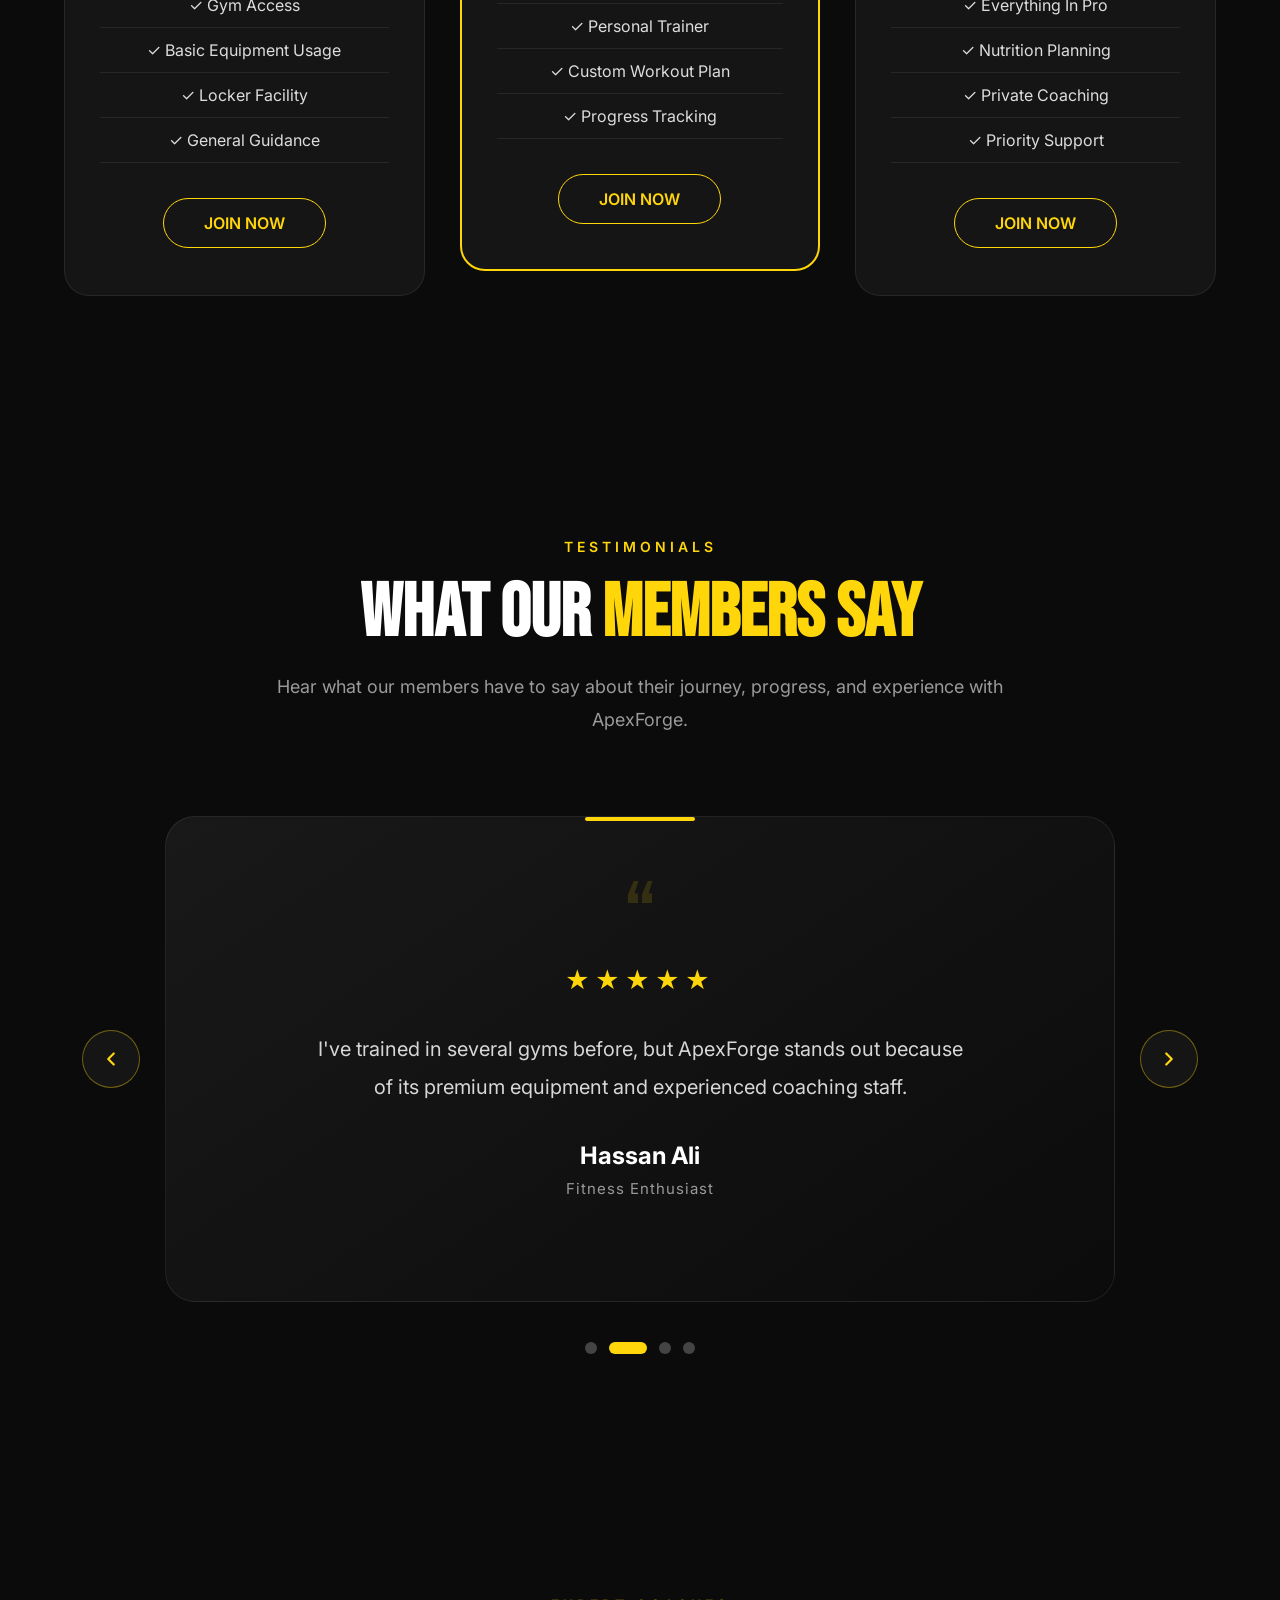
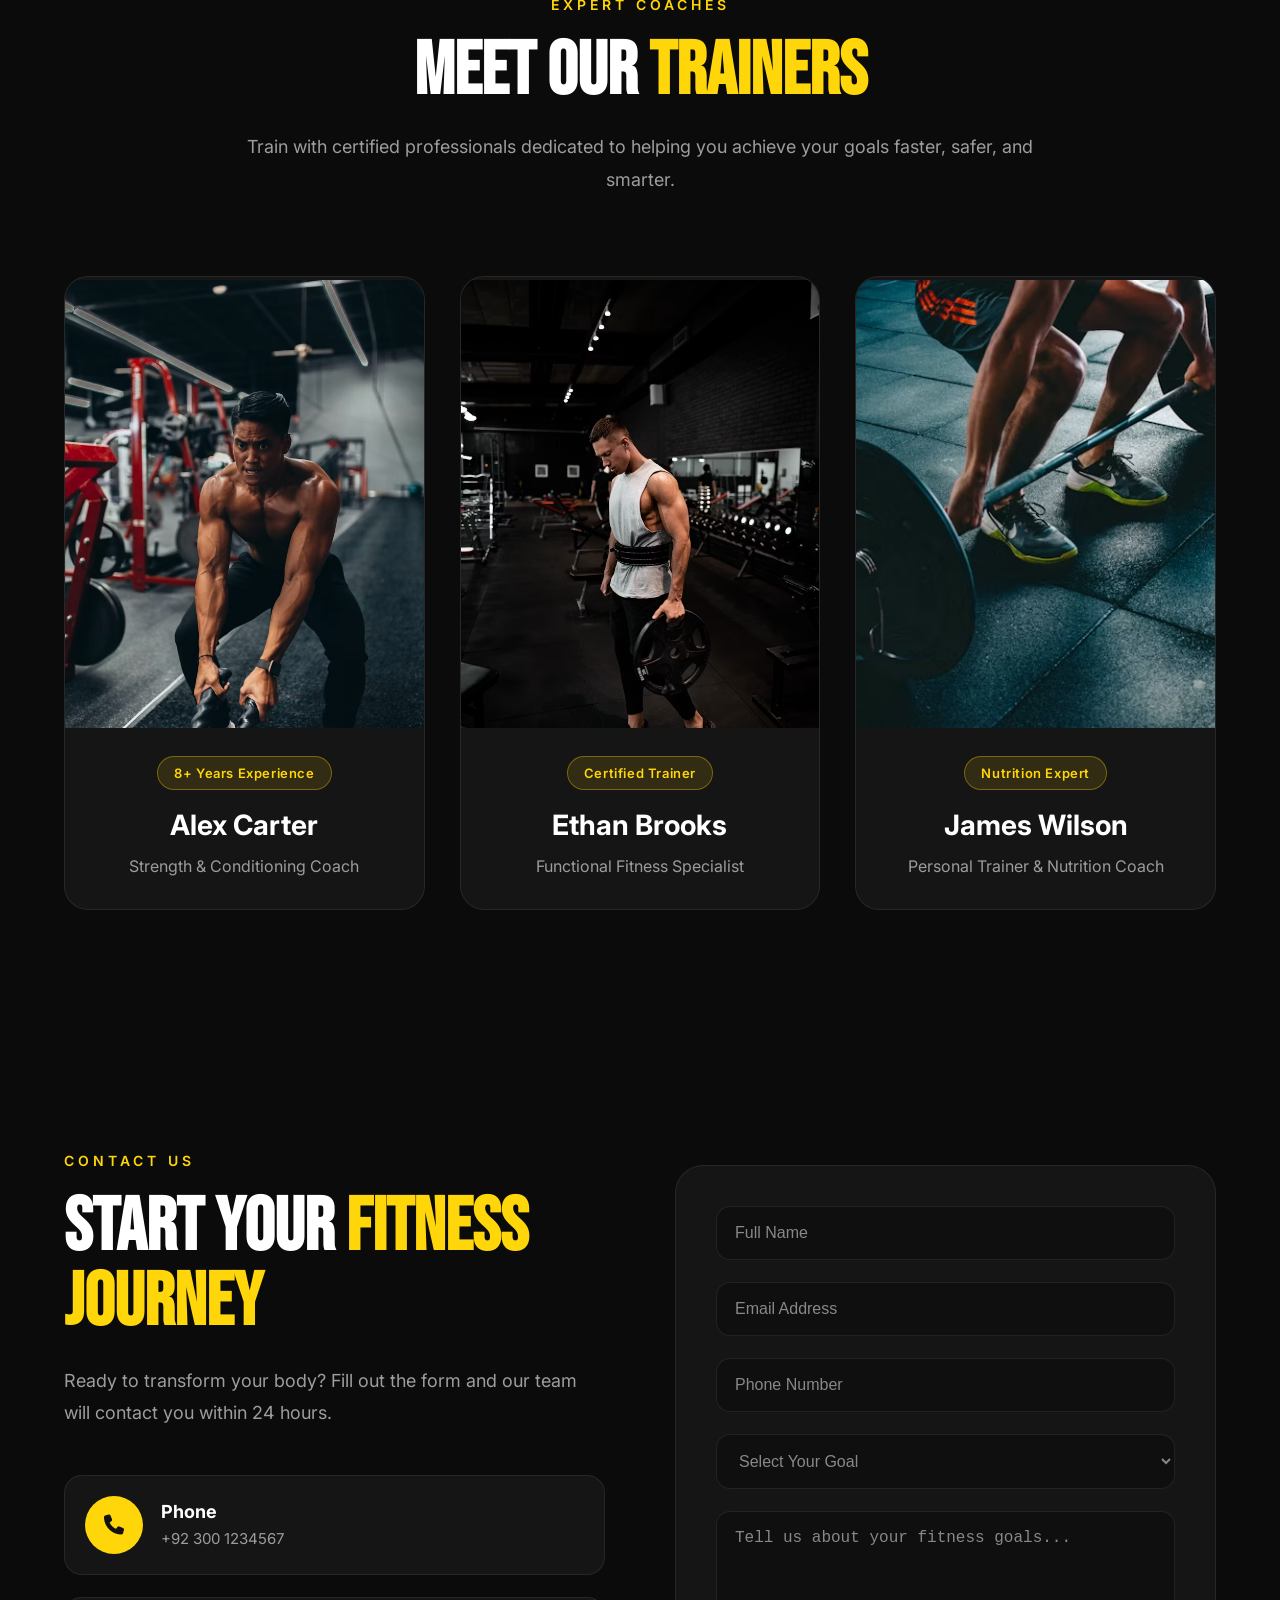
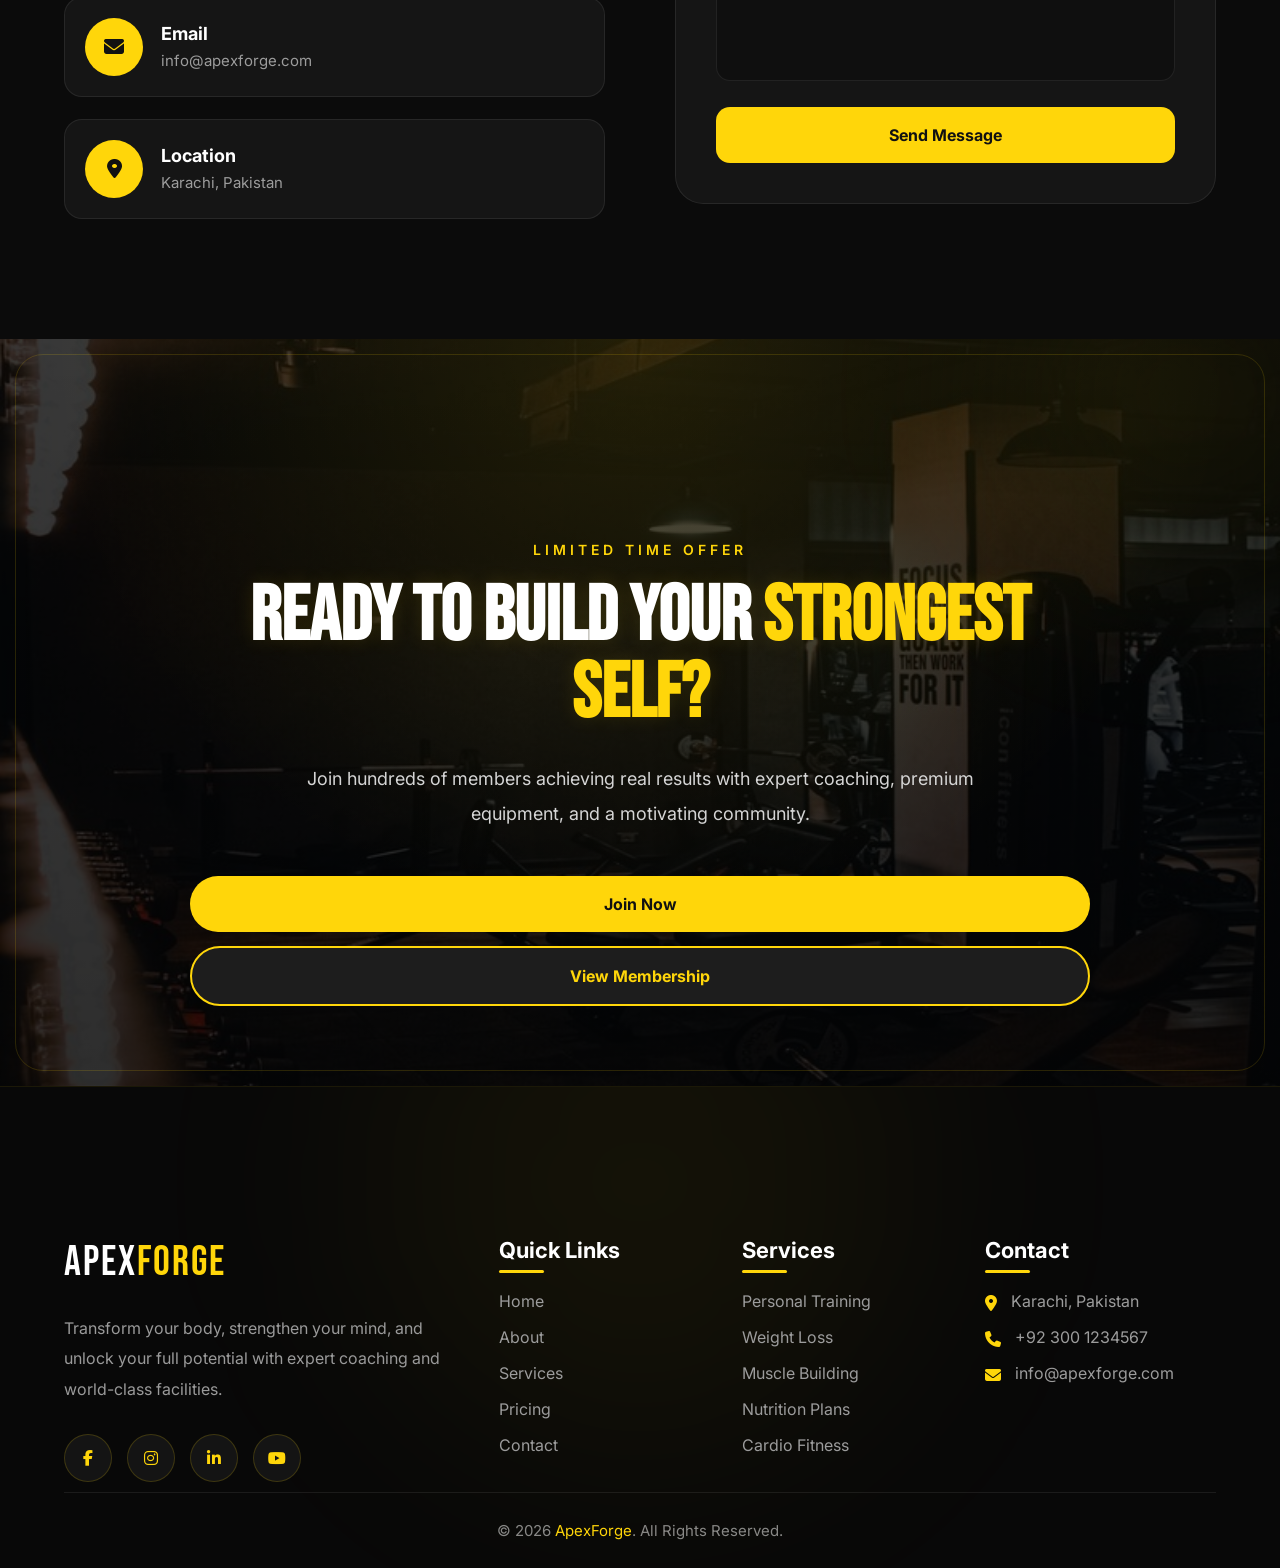
==== commit 628f583f: "Added branch selector, WhatsApp membership integration and BMI improvements" ====
--- a/index.html
+++ b/index.html
@@ -49,13 +49,43 @@
     <link rel="stylesheet" href="umer-responsive.css">
 
     <!-- Font Awesome connect -->
-     <link rel="stylesheet"
-href="https://cdnjs.cloudflare.com/ajax/libs/font-awesome/6.7.2/css/all.min.css">
+    <link rel="stylesheet" href="https://cdnjs.cloudflare.com/ajax/libs/font-awesome/6.7.2/css/all.min.css">
 
 </head>
 
 <body>
 
+    <!-- ================= BRANCH SELECTOR ================= -->
+
+    <div class="branch-selector" id="branchSelector">
+
+        <div class="branch-box">
+
+            <h2>Select Your Branch</h2>
+
+            <p>Please choose your nearest branch.</p>
+
+            <select id="branchSelect">
+
+                <option value="">-- Select Branch --</option>
+
+                <option value="Clifton">Clifton</option>
+
+                <option value="DHA">DHA</option>
+
+                <option value="Gulshan">Gulshan</option>
+
+                <option value="Nazimabad">Nazimabad</option>
+
+            </select>
+
+            <button id="continueBtn">
+                Continue
+            </button>
+
+        </div>
+
+    </div>
     <!-- ==========================================
                     HEADER
     =========================================== -->
@@ -496,221 +526,203 @@
 
 
         </section>
-<!-- ================= BMI CALCULATOR ================= -->
-
-<section class="bmi" id="bmi">
-
-    <div class="section-heading">
-
-        <span class="section-tag">
-            FITNESS TOOL
-        </span>
-
-        <h2>
-
-            BMI
-            <span>CALCULATOR</span>
-
-        </h2>
-
-        <p>
-
-            Calculate your Body Mass Index instantly and receive
-            personalized health insights.
-
-        </p>
-
-    </div>
-
-
-
-    <div class="bmi-card">
-
-        <!-- Inputs -->
-
-        <div class="bmi-inputs">
-
-            <div class="input-box">
-
-                <label>
-
-                    Height (cm)
-
-                </label>
-
-                <input
-                    type="number"
-                    id="height"
-                    placeholder="170"
-                    min="100"
-                    max="250"
-                >
-
-            </div>
-
-
-
-            <div class="input-box">
-
-                <label>
-
-                    Weight (kg)
-
-                </label>
-
-                <input
-                    type="number"
-                    id="weight"
-                    placeholder="70"
-                    min="20"
-                    max="300"
-                >
-
-            </div>
-
-        </div>
-
-
-
-        <!-- Buttons -->
-
-        <div class="bmi-buttons">
-
-            <button
-                id="calculateBtn"
-                class="btn-primary">
-
-                Calculate BMI
-
-            </button>
-
-            <button
-                id="resetBtn"
-                class="btn-secondary">
-
-                Reset
-
-            </button>
-
-        </div>
-
-
-
-        <!-- Result -->
-
-        <div class="bmi-result">
-
-            <div class="bmi-number">
-
-                <h3 id="bmiValue">
-
-                    --
-
-                </h3>
-
-                <span id="bmiCategory">
-
-                    Your BMI
-
+        <!-- ================= BMI CALCULATOR ================= -->
+
+        <section class="bmi" id="bmi">
+
+            <div class="section-heading">
+
+                <span class="section-tag">
+                    FITNESS TOOL
                 </span>
 
-            </div>
-
-
-
-            <!-- Progress -->
-
-            <div class="bmi-progress">
-
-                <div
-                    class="bmi-progress-fill"
-                    id="progressFill">
-
-                </div>
-
-            </div>
-
-
-
-            <!-- Stats -->
-
-            <div class="bmi-stats">
-
-                <div class="bmi-stat">
-
-                    <h4>
-
-                        Ideal Weight
-
-                    </h4>
-
-                    <span id="idealWeight">
-
-                        --
-
-                    </span>
-
-                </div>
-
-
-
-                <div class="bmi-stat">
-
-                    <h4>
-
-                        Water Intake
-
-                    </h4>
-
-                    <span id="waterIntake">
-
-                        --
-
-                    </span>
-
-                </div>
-
-
-
-                <div class="bmi-stat">
-
-                    <h4>
-
-                        Daily Calories
-
-                    </h4>
-
-                    <span id="dailyCalories">
-
-                        --
-
-                    </span>
-
-                </div>
-
-            </div>
-
-
-
-            <!-- Tip -->
-
-            <div class="bmi-tip">
-
-                <i class="fa-solid fa-lightbulb"></i>
-
-                <p id="bmiTip">
-
-                    Enter your height and weight to calculate your BMI.
+                <h2>
+
+                    BMI
+                    <span>CALCULATOR</span>
+
+                </h2>
+
+                <p>
+
+                    Calculate your Body Mass Index instantly and receive
+                    personalized health insights.
 
                 </p>
 
             </div>
 
-        </div>
-
-    </div>
-
-</section>
+
+
+            <div class="bmi-card">
+
+                <!-- Inputs -->
+
+                <div class="bmi-inputs">
+
+                    <div class="input-box">
+
+                        <label>
+
+                            Height (cm)
+
+                        </label>
+
+                        <input type="number" id="height" placeholder="170" min="100" max="250">
+
+                    </div>
+
+
+
+                    <div class="input-box">
+
+                        <label>
+
+                            Weight (kg)
+
+                        </label>
+
+                        <input type="number" id="weight" placeholder="70" min="20" max="300">
+
+                    </div>
+
+                </div>
+
+
+
+                <!-- Buttons -->
+
+                <div class="bmi-buttons">
+
+                    <button id="calculateBtn" class="btn-primary">
+
+                        Calculate BMI
+
+                    </button>
+
+                    <button id="resetBtn" class="btn-secondary">
+
+                        Reset
+
+                    </button>
+
+                </div>
+
+
+
+                <!-- Result -->
+
+                <div class="bmi-result">
+
+                    <div class="bmi-number">
+
+                        <h3 id="bmiValue">
+
+                            --
+
+                        </h3>
+
+                        <span id="bmiCategory">
+
+                            Your BMI
+
+                        </span>
+
+                    </div>
+
+
+
+                    <!-- Progress -->
+
+                    <div class="bmi-progress">
+
+                        <div class="bmi-progress-fill" id="progressFill">
+
+                        </div>
+
+                    </div>
+
+
+
+                    <!-- Stats -->
+
+                    <div class="bmi-stats">
+
+                        <div class="bmi-stat">
+
+                            <h4>
+
+                                Ideal Weight
+
+                            </h4>
+
+                            <span id="idealWeight">
+
+                                --
+
+                            </span>
+
+                        </div>
+
+
+
+                        <div class="bmi-stat">
+
+                            <h4>
+
+                                Water Intake
+
+                            </h4>
+
+                            <span id="waterIntake">
+
+                                --
+
+                            </span>
+
+                        </div>
+
+
+
+                        <div class="bmi-stat">
+
+                            <h4>
+
+                                Daily Calories
+
+                            </h4>
+
+                            <span id="dailyCalories">
+
+                                --
+
+                            </span>
+
+                        </div>
+
+                    </div>
+
+
+
+                    <!-- Tip -->
+
+                    <div class="bmi-tip">
+
+                        <i class="fa-solid fa-lightbulb"></i>
+
+                        <p id="bmiTip">
+
+                            Enter your height and weight to calculate your BMI.
+
+                        </p>
+
+                    </div>
+
+                </div>
+
+            </div>
+
+        </section>
         <!-- ================= MEMBERSHIP SECTION ================= -->
 
         <section class="membership" id="membership">
@@ -772,10 +784,9 @@
                     </ul>
 
 
-                    <a href="#" class="pricing-btn">
+                    <a href="#" class="pricing-btn" data-plan="Basic Plan - Rs. 5,000/month">
                         JOIN NOW
                     </a>
-
 
                 </div>
 
@@ -819,7 +830,7 @@
                     </ul>
 
 
-                    <a href="#" class="pricing-btn">
+                    <a href="#" class="pricing-btn" data-plan="Pro Plan - Rs. 8,000/month">
                         JOIN NOW
                     </a>
 
@@ -862,11 +873,10 @@
                     </ul>
 
 
-                    <a href="#" class="pricing-btn">
+                    <a href="#" class="pricing-btn" data-plan="Elite Plan - Rs. 12,000/month">
                         JOIN NOW
                     </a>
 
-
                 </div>
 
 
@@ -875,333 +885,723 @@
 
 
         </section>
-<!-- ================= TESTIMONIALS V2 ================= -->
-
-<section class="testimonials" id="testimonials">
-
-    <div class="testimonials-header">
-
-        <span class="section-tag">
-            TESTIMONIALS
-        </span>
-
-        <h2>
-            WHAT OUR
-            <span>MEMBERS SAY</span>
-        </h2>
-
-        <p>
-            Hear what our members have to say about their journey,
-            progress, and experience with ApexForge.
-        </p>
-
-    </div>
-
-
-    <div class="testimonial-carousel">
-
-
-        <!-- Previous Button -->
-
-        <button class="carousel-btn prev-btn" aria-label="Previous Testimonial">
-
-            <svg width="22" height="22" viewBox="0 0 24 24">
-
-                <path
-                    d="M15 18L9 12L15 6"
-                    fill="none"
-                    stroke="currentColor"
-                    stroke-width="2.4"
-                    stroke-linecap="round"
-                    stroke-linejoin="round"
-                />
-
-            </svg>
-
-        </button>
-
-
-
-        <!-- Cards -->
-
-
-        <div class="carousel-track-container">
-
-            <div class="carousel-track">
-
-
-
-                <!-- CARD 1 -->
-
-                <article class="testimonial-card active">
-
-                    <div class="quote-icon">
-
-                        “
-
-                    </div>
-
-                    <div class="rating">
-
-                        ★★★★★
-
-                    </div>
+        <!-- ================= TESTIMONIALS V2 ================= -->
+
+        <section class="testimonials" id="testimonials">
+
+            <div class="testimonials-header">
+
+                <span class="section-tag">
+                    TESTIMONIALS
+                </span>
+
+                <h2>
+                    WHAT OUR
+                    <span>MEMBERS SAY</span>
+                </h2>
+
+                <p>
+                    Hear what our members have to say about their journey,
+                    progress, and experience with ApexForge.
+                </p>
+
+            </div>
+
+
+            <div class="testimonial-carousel">
+
+
+                <!-- Previous Button -->
+
+                <button class="carousel-btn prev-btn" aria-label="Previous Testimonial">
+
+                    <svg width="22" height="22" viewBox="0 0 24 24">
+
+                        <path d="M15 18L9 12L15 6" fill="none" stroke="currentColor" stroke-width="2.4"
+                            stroke-linecap="round" stroke-linejoin="round" />
+
+                    </svg>
+
+                </button>
+
+
+
+                <!-- Cards -->
+
+
+                <div class="carousel-track-container">
+
+                    <div class="carousel-track">
+
+
+
+                        <!-- CARD 1 -->
+
+                        <article class="testimonial-card active">
+
+                            <div class="quote-icon">
+
+                                “
+
+                            </div>
+
+                            <div class="rating">
+
+                                ★★★★★
+
+                            </div>
+
+                            <p>
+
+                                Joining ApexForge completely transformed my
+                                lifestyle. The trainers are supportive,
+                                the environment is motivating, and every
+                                workout pushes me to become stronger.
+
+                            </p>
+
+                            <div class="client-info">
+
+                                <h3>
+
+                                    Ahmed Khan
+
+                                </h3>
+
+                                <span>
+
+                                    Member Since 2024
+
+                                </span>
+
+                            </div>
+
+                        </article>
+
+
+
+
+
+                        <!-- CARD 2 -->
+
+                        <article class="testimonial-card">
+
+                            <div class="quote-icon">
+
+                                “
+
+                            </div>
+
+                            <div class="rating">
+
+                                ★★★★★
+
+                            </div>
+
+                            <p>
+
+                                I've trained in several gyms before,
+                                but ApexForge stands out because of
+                                its premium equipment and experienced
+                                coaching staff.
+
+                            </p>
+
+                            <div class="client-info">
+
+                                <h3>
+
+                                    Hassan Ali
+
+                                </h3>
+
+                                <span>
+
+                                    Fitness Enthusiast
+
+                                </span>
+
+                            </div>
+
+                        </article>
+
+
+
+
+
+
+                        <!-- CARD 3 -->
+
+                        <article class="testimonial-card">
+
+                            <div class="quote-icon">
+
+                                “
+
+                            </div>
+
+                            <div class="rating">
+
+                                ★★★★★
+
+                            </div>
+
+                            <p>
+
+                                The personal coaching helped me lose
+                                weight while building muscle. I feel
+                                healthier, stronger and far more
+                                confident than ever before.
+
+                            </p>
+
+                            <div class="client-info">
+
+                                <h3>
+
+                                    Muhammad Usman
+
+                                </h3>
+
+                                <span>
+
+                                    Elite Member
+
+                                </span>
+
+                            </div>
+
+                        </article>
+
+
+
+
+
+                        <!-- CARD 4 -->
+
+                        <article class="testimonial-card">
+
+                            <div class="quote-icon">
+
+                                “
+
+                            </div>
+
+                            <div class="rating">
+
+                                ★★★★★
+
+                            </div>
+
+                            <p>
+
+                                From day one I felt welcomed.
+                                Every trainer genuinely cares
+                                about your progress and keeps
+                                you motivated every session.
+
+                            </p>
+
+                            <div class="client-info">
+
+                                <h3>
+
+                                    Zain Ahmed
+
+                                </h3>
+
+                                <span>
+
+                                    Athlete
+
+                                </span>
+
+                            </div>
+
+                        </article>
+
+
+
+                    </div>
+
+                </div>
+
+
+
+                <!-- Next Button -->
+
+                <button class="carousel-btn next-btn" aria-label="Next Testimonial">
+
+                    <svg width="22" height="22" viewBox="0 0 24 24">
+
+                        <path d="M9 18L15 12L9 6" fill="none" stroke="currentColor" stroke-width="2.4"
+                            stroke-linecap="round" stroke-linejoin="round" />
+
+                    </svg>
+
+                </button>
+
+            </div>
+
+
+
+            <!-- DOTS -->
+
+            <div class="testimonial-dots">
+
+                <button class="dot active"></button>
+
+                <button class="dot"></button>
+
+                <button class="dot"></button>
+
+                <button class="dot"></button>
+
+            </div>
+
+        </section>
+        <!-- ================= TRAINERS SECTION ================= -->
+
+        <section class="trainers" id="trainers">
+
+            <div class="trainers-header">
+
+                <span class="section-tag">
+                    EXPERT COACHES
+                </span>
+
+                <h2>
+                    MEET OUR
+                    <span>TRAINERS</span>
+                </h2>
+
+                <p>
+                    Train with certified professionals dedicated to helping you
+                    achieve your goals faster, safer, and smarter.
+                </p>
+
+            </div>
+
+
+
+            <div class="trainers-grid">
+
+
+                <!-- Trainer 1 -->
+
+                <article class="trainer-card">
+
+                    <div class="trainer-image">
+
+                        <img src="assets/images/trainer-1.avif" alt="Strength Coach">
+
+                        <div class="trainer-overlay">
+
+                            <div class="trainer-social">
+
+                                <a href="#" aria-label="Instagram">
+
+                                    <i class="fa-brands fa-instagram"></i>
+
+                                </a>
+
+                                <a href="#" aria-label="Facebook">
+
+                                    <i class="fa-brands fa-facebook-f"></i>
+
+                                </a>
+
+                                <a href="#" aria-label="LinkedIn">
+
+                                    <i class="fa-brands fa-linkedin-in"></i>
+
+                                </a>
+
+                            </div>
+
+                        </div>
+
+                    </div>
+
+
+                    <div class="trainer-content">
+
+                        <span class="trainer-badge">
+                            8+ Years Experience
+                        </span>
+
+                        <h3>
+                            Alex Carter
+                        </h3>
+
+                        <p>
+                            Strength & Conditioning Coach
+                        </p>
+
+                    </div>
+
+                </article>
+
+
+
+
+
+                <!-- Trainer 2 -->
+
+                <article class="trainer-card">
+
+                    <div class="trainer-image">
+
+                        <img src="assets/images/trainer-2.avif" alt="Fitness Trainer">
+
+                        <div class="trainer-overlay">
+
+                            <div class="trainer-social">
+
+                                <a href="#">
+
+                                    <i class="fa-brands fa-instagram"></i>
+
+                                </a>
+
+                                <a href="#">
+
+                                    <i class="fa-brands fa-facebook-f"></i>
+
+                                </a>
+
+                                <a href="#">
+
+                                    <i class="fa-brands fa-linkedin-in"></i>
+
+                                </a>
+
+                            </div>
+
+                        </div>
+
+                    </div>
+
+
+                    <div class="trainer-content">
+
+                        <span class="trainer-badge">
+                            Certified Trainer
+                        </span>
+
+                        <h3>
+                            Ethan Brooks
+                        </h3>
+
+                        <p>
+                            Functional Fitness Specialist
+                        </p>
+
+                    </div>
+
+                </article>
+
+
+
+
+
+                <!-- Trainer 3 -->
+
+                <article class="trainer-card">
+
+                    <div class="trainer-image">
+
+                        <img src="assets/images/trainer-3.avif" alt="Personal Trainer">
+
+                        <div class="trainer-overlay">
+
+                            <div class="trainer-social">
+
+                                <a href="#">
+
+                                    <i class="fa-brands fa-instagram"></i>
+
+                                </a>
+
+                                <a href="#">
+
+                                    <i class="fa-brands fa-facebook-f"></i>
+
+                                </a>
+
+                                <a href="#">
+
+                                    <i class="fa-brands fa-linkedin-in"></i>
+
+                                </a>
+
+                            </div>
+
+                        </div>
+
+                    </div>
+
+
+                    <div class="trainer-content">
+
+                        <span class="trainer-badge">
+                            Nutrition Expert
+                        </span>
+
+                        <h3>
+                            James Wilson
+                        </h3>
+
+                        <p>
+                            Personal Trainer & Nutrition Coach
+                        </p>
+
+                    </div>
+
+                </article>
+
+
+            </div>
+
+        </section>
+        <!-- ================= CONTACT ================= -->
+
+        <section class="contact" id="contact">
+
+            <div class="contact-container">
+
+                <!-- LEFT -->
+
+                <div class="contact-content">
+
+                    <span class="section-tag">
+                        CONTACT US
+                    </span>
+
+                    <h2>
+                        START YOUR
+                        <span>FITNESS JOURNEY</span>
+                    </h2>
 
                     <p>
-
-                        Joining ApexForge completely transformed my
-                        lifestyle. The trainers are supportive,
-                        the environment is motivating, and every
-                        workout pushes me to become stronger.
-
+                        Ready to transform your body? Fill out the form and our team
+                        will contact you within 24 hours.
                     </p>
 
-                    <div class="client-info">
-
-                        <h3>
-
-                            Ahmed Khan
-
-                        </h3>
-
-                        <span>
-
-                            Member Since 2024
-
-                        </span>
-
-                    </div>
-
-                </article>
-
-
-
-
-
-                <!-- CARD 2 -->
-
-                <article class="testimonial-card">
-
-                    <div class="quote-icon">
-
-                        “
-
-                    </div>
-
-                    <div class="rating">
-
-                        ★★★★★
-
-                    </div>
+                    <div class="contact-info">
+
+                        <div class="contact-box">
+
+                            <i class="fa-solid fa-phone"></i>
+
+                            <div>
+
+                                <h4>Phone</h4>
+
+                                <span>+92 300 1234567</span>
+
+                            </div>
+
+                        </div>
+
+
+
+                        <div class="contact-box">
+
+                            <i class="fa-solid fa-envelope"></i>
+
+                            <div>
+
+                                <h4>Email</h4>
+
+                                <span>info@apexforge.com</span>
+
+                            </div>
+
+                        </div>
+
+
+
+                        <div class="contact-box">
+
+                            <i class="fa-solid fa-location-dot"></i>
+
+                            <div>
+
+                                <h4>Location</h4>
+
+                                <span>Karachi, Pakistan</span>
+
+                            </div>
+
+                        </div>
+
+                    </div>
+
+                </div>
+
+
+
+
+
+                <!-- RIGHT -->
+
+                <form id="contactForm" class="contact-form">
+
+                    <div class="input-group">
+
+                        <input type="text" id="name" name="user_name" placeholder="Full Name" required>
+
+                    </div>
+
+
+
+                    <div class="input-group">
+
+                        <input type="email" id="email" name="user_email" placeholder="Email Address" required>
+
+                    </div>
+
+
+
+                    <div class="input-group">
+
+                        <input type="tel" id="phone" name="user_phone" placeholder="Phone Number" required>
+
+                    </div>
+
+
+
+                    <div class="input-group">
+
+                        <select id="goal" name="fitness_goal" required>
+
+                            <option value="">
+                                Select Your Goal
+                            </option>
+
+                            <option>
+                                Weight Loss
+                            </option>
+
+                            <option>
+                                Muscle Gain
+                            </option>
+
+                            <option>
+                                Strength Training
+                            </option>
+
+                            <option>
+                                General Fitness
+                            </option>
+
+                        </select>
+
+                    </div>
+
+
+
+                    <div class="input-group">
+
+                        <textarea id="message" name="message" rows="6" placeholder="Tell us about your fitness goals..."
+                            required></textarea>
+
+                    </div>
+
+
+
+                    <button type="submit" class="btn-primary contact-btn">
+
+                        Send Message
+
+                    </button>
+
+                </form>
+
+            </div>
+
+        </section>
+        <!-- ================= CTA ================= -->
+
+        <section class="cta" id="cta">
+
+            <div class="cta-overlay"></div>
+
+            <div class="cta-content">
+
+                <span class="section-tag">
+
+                    LIMITED TIME OFFER
+
+                </span>
+
+                <h2>
+
+                    READY TO BUILD YOUR
+
+                    <span>STRONGEST SELF?</span>
+
+                </h2>
+
+                <p>
+
+                    Join hundreds of members achieving real results with expert
+                    coaching, premium equipment, and a motivating community.
+
+                </p>
+
+                <div class="cta-buttons">
+
+                    <a href="#contact" class="btn-primary">
+
+                        Join Now
+
+                    </a>
+
+                    <a href="#pricing" class="btn-secondary">
+
+                        View Membership
+
+                    </a>
+
+                </div>
+
+            </div>
+
+        </section>
+        <!-- ================= FOOTER ================= -->
+
+        <footer class="footer">
+
+            <div class="footer-container">
+
+
+                <!-- COLUMN 1 -->
+
+                <div class="footer-column">
+
+                    <a href="#" class="footer-logo">
+
+                        Apex<span>Forge</span>
+
+                    </a>
 
                     <p>
 
-                        I've trained in several gyms before,
-                        but ApexForge stands out because of
-                        its premium equipment and experienced
-                        coaching staff.
+                        Transform your body, strengthen your mind,
+                        and unlock your full potential with expert
+                        coaching and world-class facilities.
 
                     </p>
 
-                    <div class="client-info">
-
-                        <h3>
-
-                            Hassan Ali
-
-                        </h3>
-
-                        <span>
-
-                            Fitness Enthusiast
-
-                        </span>
-
-                    </div>
-
-                </article>
-
-
-
-
-
-
-                <!-- CARD 3 -->
-
-                <article class="testimonial-card">
-
-                    <div class="quote-icon">
-
-                        “
-
-                    </div>
-
-                    <div class="rating">
-
-                        ★★★★★
-
-                    </div>
-
-                    <p>
-
-                        The personal coaching helped me lose
-                        weight while building muscle. I feel
-                        healthier, stronger and far more
-                        confident than ever before.
-
-                    </p>
-
-                    <div class="client-info">
-
-                        <h3>
-
-                            Muhammad Usman
-
-                        </h3>
-
-                        <span>
-
-                            Elite Member
-
-                        </span>
-
-                    </div>
-
-                </article>
-
-
-
-
-
-                <!-- CARD 4 -->
-
-                <article class="testimonial-card">
-
-                    <div class="quote-icon">
-
-                        “
-
-                    </div>
-
-                    <div class="rating">
-
-                        ★★★★★
-
-                    </div>
-
-                    <p>
-
-                        From day one I felt welcomed.
-                        Every trainer genuinely cares
-                        about your progress and keeps
-                        you motivated every session.
-
-                    </p>
-
-                    <div class="client-info">
-
-                        <h3>
-
-                            Zain Ahmed
-
-                        </h3>
-
-                        <span>
-
-                            Athlete
-
-                        </span>
-
-                    </div>
-
-                </article>
-
-
-
-            </div>
-
-        </div>
-
-
-
-        <!-- Next Button -->
-
-        <button class="carousel-btn next-btn" aria-label="Next Testimonial">
-
-            <svg width="22" height="22" viewBox="0 0 24 24">
-
-                <path
-                    d="M9 18L15 12L9 6"
-                    fill="none"
-                    stroke="currentColor"
-                    stroke-width="2.4"
-                    stroke-linecap="round"
-                    stroke-linejoin="round"
-                />
-
-            </svg>
-
-        </button>
-
-    </div>
-
-
-
-    <!-- DOTS -->
-
-    <div class="testimonial-dots">
-
-        <button class="dot active"></button>
-
-        <button class="dot"></button>
-
-        <button class="dot"></button>
-
-        <button class="dot"></button>
-
-    </div>
-
-</section>
-<!-- ================= TRAINERS SECTION ================= -->
-
-<section class="trainers" id="trainers">
-
-    <div class="trainers-header">
-
-        <span class="section-tag">
-            EXPERT COACHES
-        </span>
-
-        <h2>
-            MEET OUR
-            <span>TRAINERS</span>
-        </h2>
-
-        <p>
-            Train with certified professionals dedicated to helping you
-            achieve your goals faster, safer, and smarter.
-        </p>
-
-    </div>
-
-
-
-    <div class="trainers-grid">
-
-
-        <!-- Trainer 1 -->
-
-        <article class="trainer-card">
-
-            <div class="trainer-image">
-
-                <img
-                src="assets/images/trainer-1.avif"
-                alt="Strength Coach">
-
-                <div class="trainer-overlay">
-
-                    <div class="trainer-social">
+                    <div class="footer-social">
+
+                        <a href="#" aria-label="Facebook">
+
+                            <i class="fa-brands fa-facebook-f"></i>
+
+                        </a>
 
                         <a href="#" aria-label="Instagram">
 
@@ -1209,15 +1609,15 @@
 
                         </a>
 
-                        <a href="#" aria-label="Facebook">
-
-                            <i class="fa-brands fa-facebook-f"></i>
+                        <a href="#" aria-label="LinkedIn">
+
+                            <i class="fa-brands fa-linkedin-in"></i>
 
                         </a>
 
-                        <a href="#" aria-label="LinkedIn">
-
-                            <i class="fa-brands fa-linkedin-in"></i>
+                        <a href="#" aria-label="YouTube">
+
+                            <i class="fa-brands fa-youtube"></i>
 
                         </a>
 
@@ -1225,581 +1625,144 @@
 
                 </div>
 
-            </div>
-
-
-            <div class="trainer-content">
-
-                <span class="trainer-badge">
-                    8+ Years Experience
-                </span>
-
-                <h3>
-                    Alex Carter
-                </h3>
+
+
+                <!-- COLUMN 2 -->
+
+                <div class="footer-column">
+
+                    <h3>
+
+                        Quick Links
+
+                    </h3>
+
+                    <ul>
+
+                        <li><a href="#hero">Home</a></li>
+
+                        <li><a href="#about">About</a></li>
+
+                        <li><a href="#services">Services</a></li>
+
+                        <li><a href="#pricing">Pricing</a></li>
+
+                        <li><a href="#contact">Contact</a></li>
+
+                    </ul>
+
+                </div>
+
+
+
+                <!-- COLUMN 3 -->
+
+                <div class="footer-column">
+
+                    <h3>
+
+                        Services
+
+                    </h3>
+
+                    <ul>
+
+                        <li><a href="#">Personal Training</a></li>
+
+                        <li><a href="#">Weight Loss</a></li>
+
+                        <li><a href="#">Muscle Building</a></li>
+
+                        <li><a href="#">Nutrition Plans</a></li>
+
+                        <li><a href="#">Cardio Fitness</a></li>
+
+                    </ul>
+
+                </div>
+
+
+
+                <!-- COLUMN 4 -->
+
+                <div class="footer-column">
+
+                    <h3>
+
+                        Contact
+
+                    </h3>
+
+                    <ul class="footer-contact">
+
+                        <li>
+
+                            <i class="fa-solid fa-location-dot"></i>
+
+                            Karachi, Pakistan
+
+                        </li>
+
+                        <li>
+
+                            <i class="fa-solid fa-phone"></i>
+
+                            +92 300 1234567
+
+                        </li>
+
+                        <li>
+
+                            <i class="fa-solid fa-envelope"></i>
+
+                            info@apexforge.com
+
+                        </li>
+
+                    </ul>
+
+                </div>
+
+
+            </div>
+
+
+
+            <!-- Bottom -->
+
+            <div class="footer-bottom">
 
                 <p>
-                    Strength & Conditioning Coach
+
+                    © 2026 <span>ApexForge</span>. All Rights Reserved.
+
                 </p>
 
             </div>
 
-        </article>
-
-
-
-
-
-        <!-- Trainer 2 -->
-
-        <article class="trainer-card">
-
-            <div class="trainer-image">
-
-                <img
-                src="assets/images/trainer-2.avif"
-                alt="Fitness Trainer">
-
-                <div class="trainer-overlay">
-
-                    <div class="trainer-social">
-
-                        <a href="#">
-
-                            <i class="fa-brands fa-instagram"></i>
-
-                        </a>
-
-                        <a href="#">
-
-                            <i class="fa-brands fa-facebook-f"></i>
-
-                        </a>
-
-                        <a href="#">
-
-                            <i class="fa-brands fa-linkedin-in"></i>
-
-                        </a>
-
-                    </div>
-
-                </div>
-
-            </div>
-
-
-            <div class="trainer-content">
-
-                <span class="trainer-badge">
-                    Certified Trainer
-                </span>
-
-                <h3>
-                    Ethan Brooks
-                </h3>
-
-                <p>
-                    Functional Fitness Specialist
-                </p>
-
-            </div>
-
-        </article>
-
-
-
-
-
-        <!-- Trainer 3 -->
-
-        <article class="trainer-card">
-
-            <div class="trainer-image">
-
-                <img
-                src="assets/images/trainer-3.avif"
-                alt="Personal Trainer">
-
-                <div class="trainer-overlay">
-
-                    <div class="trainer-social">
-
-                        <a href="#">
-
-                            <i class="fa-brands fa-instagram"></i>
-
-                        </a>
-
-                        <a href="#">
-
-                            <i class="fa-brands fa-facebook-f"></i>
-
-                        </a>
-
-                        <a href="#">
-
-                            <i class="fa-brands fa-linkedin-in"></i>
-
-                        </a>
-
-                    </div>
-
-                </div>
-
-            </div>
-
-
-            <div class="trainer-content">
-
-                <span class="trainer-badge">
-                    Nutrition Expert
-                </span>
-
-                <h3>
-                    James Wilson
-                </h3>
-
-                <p>
-                    Personal Trainer & Nutrition Coach
-                </p>
-
-            </div>
-
-        </article>
-
-
-    </div>
-
-</section>
-<!-- ================= CONTACT ================= -->
-
-<section class="contact" id="contact">
-
-    <div class="contact-container">
-
-        <!-- LEFT -->
-
-        <div class="contact-content">
-
-            <span class="section-tag">
-                CONTACT US
-            </span>
-
-            <h2>
-                START YOUR
-                <span>FITNESS JOURNEY</span>
-            </h2>
-
-            <p>
-                Ready to transform your body? Fill out the form and our team
-                will contact you within 24 hours.
-            </p>
-
-            <div class="contact-info">
-
-                <div class="contact-box">
-
-                    <i class="fa-solid fa-phone"></i>
-
-                    <div>
-
-                        <h4>Phone</h4>
-
-                        <span>+92 300 1234567</span>
-
-                    </div>
-
-                </div>
-
-
-
-                <div class="contact-box">
-
-                    <i class="fa-solid fa-envelope"></i>
-
-                    <div>
-
-                        <h4>Email</h4>
-
-                        <span>info@apexforge.com</span>
-
-                    </div>
-
-                </div>
-
-
-
-                <div class="contact-box">
-
-                    <i class="fa-solid fa-location-dot"></i>
-
-                    <div>
-
-                        <h4>Location</h4>
-
-                        <span>Karachi, Pakistan</span>
-
-                    </div>
-
-                </div>
-
-            </div>
-
-        </div>
-
-
-
-
-
-        <!-- RIGHT -->
-
-        <form id="contactForm" class="contact-form">
-
-            <div class="input-group">
-
-                <input
-                type="text"
-                id="name"
-                name="user_name"
-                placeholder="Full Name"
-                required>
-
-            </div>
-
-
-
-            <div class="input-group">
-
-                <input
-                type="email"
-                id="email"
-                name="user_email"
-                placeholder="Email Address"
-                required>
-
-            </div>
-
-
-
-            <div class="input-group">
-
-                <input
-                type="tel"
-                id="phone"
-                name="user_phone"
-                placeholder="Phone Number"
-                required>
-
-            </div>
-
-
-
-            <div class="input-group">
-
-                <select
-                id="goal"
-                name="fitness_goal"
-                required>
-
-                    <option value="">
-                        Select Your Goal
-                    </option>
-
-                    <option>
-                        Weight Loss
-                    </option>
-
-                    <option>
-                        Muscle Gain
-                    </option>
-
-                    <option>
-                        Strength Training
-                    </option>
-
-                    <option>
-                        General Fitness
-                    </option>
-
-                </select>
-
-            </div>
-
-
-
-            <div class="input-group">
-
-                <textarea
-                id="message"
-                name="message"
-                rows="6"
-                placeholder="Tell us about your fitness goals..."
-                required></textarea>
-
-            </div>
-
-
-
-            <button
-            type="submit"
-            class="btn-primary contact-btn">
-
-                Send Message
-
-            </button>
-
-        </form>
-
-    </div>
-
-</section>
-<!-- ================= CTA ================= -->
-
-<section class="cta" id="cta">
-
-    <div class="cta-overlay"></div>
-
-    <div class="cta-content">
-
-        <span class="section-tag">
-
-            LIMITED TIME OFFER
-
-        </span>
-
-        <h2>
-
-            READY TO BUILD YOUR
-
-            <span>STRONGEST SELF?</span>
-
-        </h2>
-
-        <p>
-
-            Join hundreds of members achieving real results with expert
-            coaching, premium equipment, and a motivating community.
-
-        </p>
-
-        <div class="cta-buttons">
-
-            <a href="#contact" class="btn-primary">
-
-                Join Now
-
-            </a>
-
-            <a href="#pricing" class="btn-secondary">
-
-                View Membership
-
-            </a>
-
-        </div>
-
-    </div>
-
-</section>
-<!-- ================= FOOTER ================= -->
-
-<footer class="footer">
-
-    <div class="footer-container">
-
-
-        <!-- COLUMN 1 -->
-
-        <div class="footer-column">
-
-            <a href="#" class="footer-logo">
-
-                Apex<span>Forge</span>
-
-            </a>
-
-            <p>
-
-                Transform your body, strengthen your mind,
-                and unlock your full potential with expert
-                coaching and world-class facilities.
-
-            </p>
-
-            <div class="footer-social">
-
-                <a href="#" aria-label="Facebook">
-
-                    <i class="fa-brands fa-facebook-f"></i>
-
-                </a>
-
-                <a href="#" aria-label="Instagram">
-
-                    <i class="fa-brands fa-instagram"></i>
-
-                </a>
-
-                <a href="#" aria-label="LinkedIn">
-
-                    <i class="fa-brands fa-linkedin-in"></i>
-
-                </a>
-
-                <a href="#" aria-label="YouTube">
-
-                    <i class="fa-brands fa-youtube"></i>
-
-                </a>
-
-            </div>
-
-        </div>
-
-
-
-        <!-- COLUMN 2 -->
-
-        <div class="footer-column">
-
-            <h3>
-
-                Quick Links
-
-            </h3>
-
-            <ul>
-
-                <li><a href="#hero">Home</a></li>
-
-                <li><a href="#about">About</a></li>
-
-                <li><a href="#services">Services</a></li>
-
-                <li><a href="#pricing">Pricing</a></li>
-
-                <li><a href="#contact">Contact</a></li>
-
-            </ul>
-
-        </div>
-
-
-
-        <!-- COLUMN 3 -->
-
-        <div class="footer-column">
-
-            <h3>
-
-                Services
-
-            </h3>
-
-            <ul>
-
-                <li><a href="#">Personal Training</a></li>
-
-                <li><a href="#">Weight Loss</a></li>
-
-                <li><a href="#">Muscle Building</a></li>
-
-                <li><a href="#">Nutrition Plans</a></li>
-
-                <li><a href="#">Cardio Fitness</a></li>
-
-            </ul>
-
-        </div>
-
-
-
-        <!-- COLUMN 4 -->
-
-        <div class="footer-column">
-
-            <h3>
-
-                Contact
-
-            </h3>
-
-            <ul class="footer-contact">
-
-                <li>
-
-                    <i class="fa-solid fa-location-dot"></i>
-
-                    Karachi, Pakistan
-
-                </li>
-
-                <li>
-
-                    <i class="fa-solid fa-phone"></i>
-
-                    +92 300 1234567
-
-                </li>
-
-                <li>
-
-                    <i class="fa-solid fa-envelope"></i>
-
-                    info@apexforge.com
-
-                </li>
-
-            </ul>
-
-        </div>
-
-
-    </div>
-
-
-
-    <!-- Bottom -->
-
-    <div class="footer-bottom">
-
-        <p>
-
-            © 2026 <span>ApexForge</span>. All Rights Reserved.
-
-        </p>
-
-    </div>
-
-</footer>
+        </footer>
 
     </main>
     <!-- ================= WHATSAPP FLOAT ================= -->
 
-<a
-  href="https://wa.me/923001234567?text=Hi%20ApexForge!%20I'm%20interested%20in%20your%20website."
-  class="whatsapp-btn"
-  target="_blank"
-  aria-label="Chat on WhatsApp"
->
-
-<svg xmlns="http://www.w3.org/2000/svg"
-viewBox="0 0 32 32"
-fill="currentColor">
-
-<path d="M16.03 3C8.85 3 3 8.74 3 15.82c0 2.54.75 5.01 2.17 7.12L3 29l6.28-2.06a13.1 13.1 0 0 0 6.75 1.88c7.18 0 13.03-5.74 13.03-12.82C29.06 8.74 23.21 3 16.03 3zm7.56 18.28c-.31.86-1.79 1.64-2.47 1.74-.64.1-1.45.14-2.34-.14-.54-.17-1.24-.41-2.13-.79-3.74-1.61-6.18-5.37-6.37-5.63-.19-.26-1.52-2.02-1.52-3.86s.97-2.74 1.31-3.12c.34-.38.74-.48.99-.48h.71c.23 0 .54-.09.84.63.31.74 1.04 2.55 1.13 2.74.09.19.15.42.03.68-.12.26-.18.42-.36.65-.18.23-.38.51-.54.68-.18.18-.37.37-.16.73.21.36.94 1.54 2.01 2.49 1.38 1.23 2.55 1.61 2.91 1.79.36.18.57.15.78-.09.21-.23.9-1.05 1.14-1.41.24-.36.48-.3.81-.18.34.12 2.12.99 2.48 1.17.36.18.6.27.69.42.09.15.09.87-.22 1.73z"/>
-
-</svg>
-
-<span>Chat Now</span>
-
-</a>
+    <a href="https://wa.me/923001234567?text=Hi%20ApexForge!%20I'm%20interested%20in%20your%20website."
+        class="whatsapp-btn" target="_blank" aria-label="Chat on WhatsApp">
+
+        <svg xmlns="http://www.w3.org/2000/svg" viewBox="0 0 32 32" fill="currentColor">
+
+            <path
+                d="M16.03 3C8.85 3 3 8.74 3 15.82c0 2.54.75 5.01 2.17 7.12L3 29l6.28-2.06a13.1 13.1 0 0 0 6.75 1.88c7.18 0 13.03-5.74 13.03-12.82C29.06 8.74 23.21 3 16.03 3zm7.56 18.28c-.31.86-1.79 1.64-2.47 1.74-.64.1-1.45.14-2.34-.14-.54-.17-1.24-.41-2.13-.79-3.74-1.61-6.18-5.37-6.37-5.63-.19-.26-1.52-2.02-1.52-3.86s.97-2.74 1.31-3.12c.34-.38.74-.48.99-.48h.71c.23 0 .54-.09.84.63.31.74 1.04 2.55 1.13 2.74.09.19.15.42.03.68-.12.26-.18.42-.36.65-.18.23-.38.51-.54.68-.18.18-.37.37-.16.73.21.36.94 1.54 2.01 2.49 1.38 1.23 2.55 1.61 2.91 1.79.36.18.57.15.78-.09.21-.23.9-1.05 1.14-1.41.24-.36.48-.3.81-.18.34.12 2.12.99 2.48 1.17.36.18.6.27.69.42.09.15.09.87-.22 1.73z" />
+
+        </svg>
+
+        <span>Chat Now</span>
+
+    </a>
 
     <!-- JS -->
 
-    <script src="umer.js"></script>
+    <script src="umer.js" defer></script>
 
 </body>
 
-</html>
+</html>
--- a/umer.css
+++ b/umer.css
@@ -6,14 +6,14 @@
     src: url("assets/font/BebasNeue-Regular.ttf") format("truetype");
     font-weight: 400;
     font-style: normal;
-    font-display:fallback;
+    font-display:swap;
 }
 @font-face {
     font-family: "Inter";
     src: url("assets/font/Inter-VariableFont_opsz\,wght.ttf") format("truetype");
     font-weight: 400;
     font-style: normal;
-    font-display: fallback;
+    font-display:swap;
 }
 
 /*==================================================
@@ -5007,4 +5007,171 @@
     0 0 10px rgba(255,215,0,.45),
     0 0 20px rgba(255,215,0,.25);
 
+}
+/* ================= BRANCH SELECTOR ================= */
+
+.branch-selector{
+
+    position:fixed;
+
+    inset:0;
+
+    width:100%;
+
+    height:100vh;
+
+    background:rgba(0,0,0,.85);
+
+    backdrop-filter:blur(8px);
+
+    display:flex;
+
+    justify-content:center;
+
+    align-items:center;
+
+    z-index:9999;
+
+    padding:20px;
+
+}
+
+
+
+.branch-box{
+
+    width:100%;
+
+    max-width:430px;
+
+    background:#121212;
+
+    border:1px solid rgba(255,214,10,.2);
+
+    border-radius:20px;
+
+    padding:40px 30px;
+
+    text-align:center;
+
+    box-shadow:0 20px 50px rgba(0,0,0,.5);
+
+}
+
+
+
+.branch-box h2{
+
+    color:#ffffff;
+
+    font-size:2rem;
+
+    margin-bottom:10px;
+
+}
+
+
+
+.branch-box p{
+
+    color:#a8a8a8;
+
+    font-size:15px;
+
+    margin-bottom:30px;
+
+    line-height:1.6;
+
+}
+
+
+
+#branchSelect{
+
+    width:100%;
+
+    padding:15px 18px;
+
+    border-radius:12px;
+
+    border:1px solid rgba(255,214,10,.3);
+
+    background:#1b1b1b;
+
+    color:#ffffff;
+
+    font-size:16px;
+
+    outline:none;
+
+    cursor:pointer;
+
+    transition:.3s;
+
+}
+
+
+
+#branchSelect:focus{
+
+    border-color:#ffd60a;
+
+    box-shadow:0 0 15px rgba(255,214,10,.25);
+
+}
+
+
+
+#branchSelect option{
+
+    background:#1b1b1b;
+
+    color:#ffffff;
+
+}
+
+
+
+#continueBtn{
+
+    width:100%;
+
+    margin-top:25px;
+
+    padding:15px;
+
+    border:none;
+
+    border-radius:12px;
+
+    background:#ffd60a;
+
+    color:#111;
+
+    font-size:16px;
+
+    font-weight:700;
+
+    cursor:pointer;
+
+    transition:.3s;
+
+}
+
+
+
+#continueBtn:hover{
+
+    transform:translateY(-3px);
+
+    box-shadow:0 12px 25px rgba(255,214,10,.35);
+
+}
+
+
+
+#continueBtn:active{
+
+    transform:scale(.98);
+
 }
--- a/umer-responsive.css
+++ b/umer-responsive.css
@@ -4004,4 +4004,198 @@
 
     }
 
+}
+/* ================= BRANCH SELECTOR RESPONSIVE ================= */
+
+/* ---------- Tablet ---------- */
+
+@media (max-width:768px){
+
+    .branch-box{
+
+        max-width:380px;
+
+        padding:35px 25px;
+
+    }
+
+    .branch-box h2{
+
+        font-size:1.8rem;
+
+    }
+
+    .branch-box p{
+
+        font-size:14px;
+
+    }
+
+    #branchSelect{
+
+        padding:14px 16px;
+
+        font-size:15px;
+
+    }
+
+    #continueBtn{
+
+        padding:14px;
+
+        font-size:15px;
+
+    }
+
+}
+
+
+/* ---------- Mobile ---------- */
+
+@media (max-width:576px){
+
+    .branch-selector{
+
+        padding:18px;
+
+    }
+
+    .branch-box{
+
+        max-width:100%;
+
+        padding:30px 20px;
+
+        border-radius:18px;
+
+    }
+
+    .branch-box h2{
+
+        font-size:1.6rem;
+
+    }
+
+    .branch-box p{
+
+        font-size:13px;
+
+        margin-bottom:25px;
+
+    }
+
+    #branchSelect{
+
+        padding:13px 15px;
+
+        font-size:14px;
+
+    }
+
+    #continueBtn{
+
+        margin-top:20px;
+
+        padding:13px;
+
+        font-size:14px;
+
+    }
+
+}
+
+
+/* ---------- Small Phones ---------- */
+
+@media (max-width:380px){
+
+    .branch-box{
+
+        padding:25px 18px;
+
+    }
+
+    .branch-box h2{
+
+        font-size:1.4rem;
+
+    }
+
+    .branch-box p{
+
+        font-size:12px;
+
+    }
+
+    #branchSelect{
+
+        padding:12px;
+
+        font-size:13px;
+
+    }
+
+    #continueBtn{
+
+        padding:12px;
+
+        font-size:13px;
+
+    }
+
+}
+
+
+/* ---------- 292px ---------- */
+
+@media (max-width:292px){
+
+    .branch-selector{
+
+        padding:12px;
+
+    }
+
+    .branch-box{
+
+        padding:20px 15px;
+
+        border-radius:15px;
+
+    }
+
+    .branch-box h2{
+
+        font-size:1.2rem;
+
+    }
+
+    .branch-box p{
+
+        font-size:11px;
+
+        line-height:1.5;
+
+        margin-bottom:20px;
+
+    }
+
+    #branchSelect{
+
+        padding:10px;
+
+        font-size:12px;
+
+    }
+
+    #continueBtn{
+
+        margin-top:18px;
+
+        padding:10px;
+
+        font-size:12px;
+
+    }
+
 }
